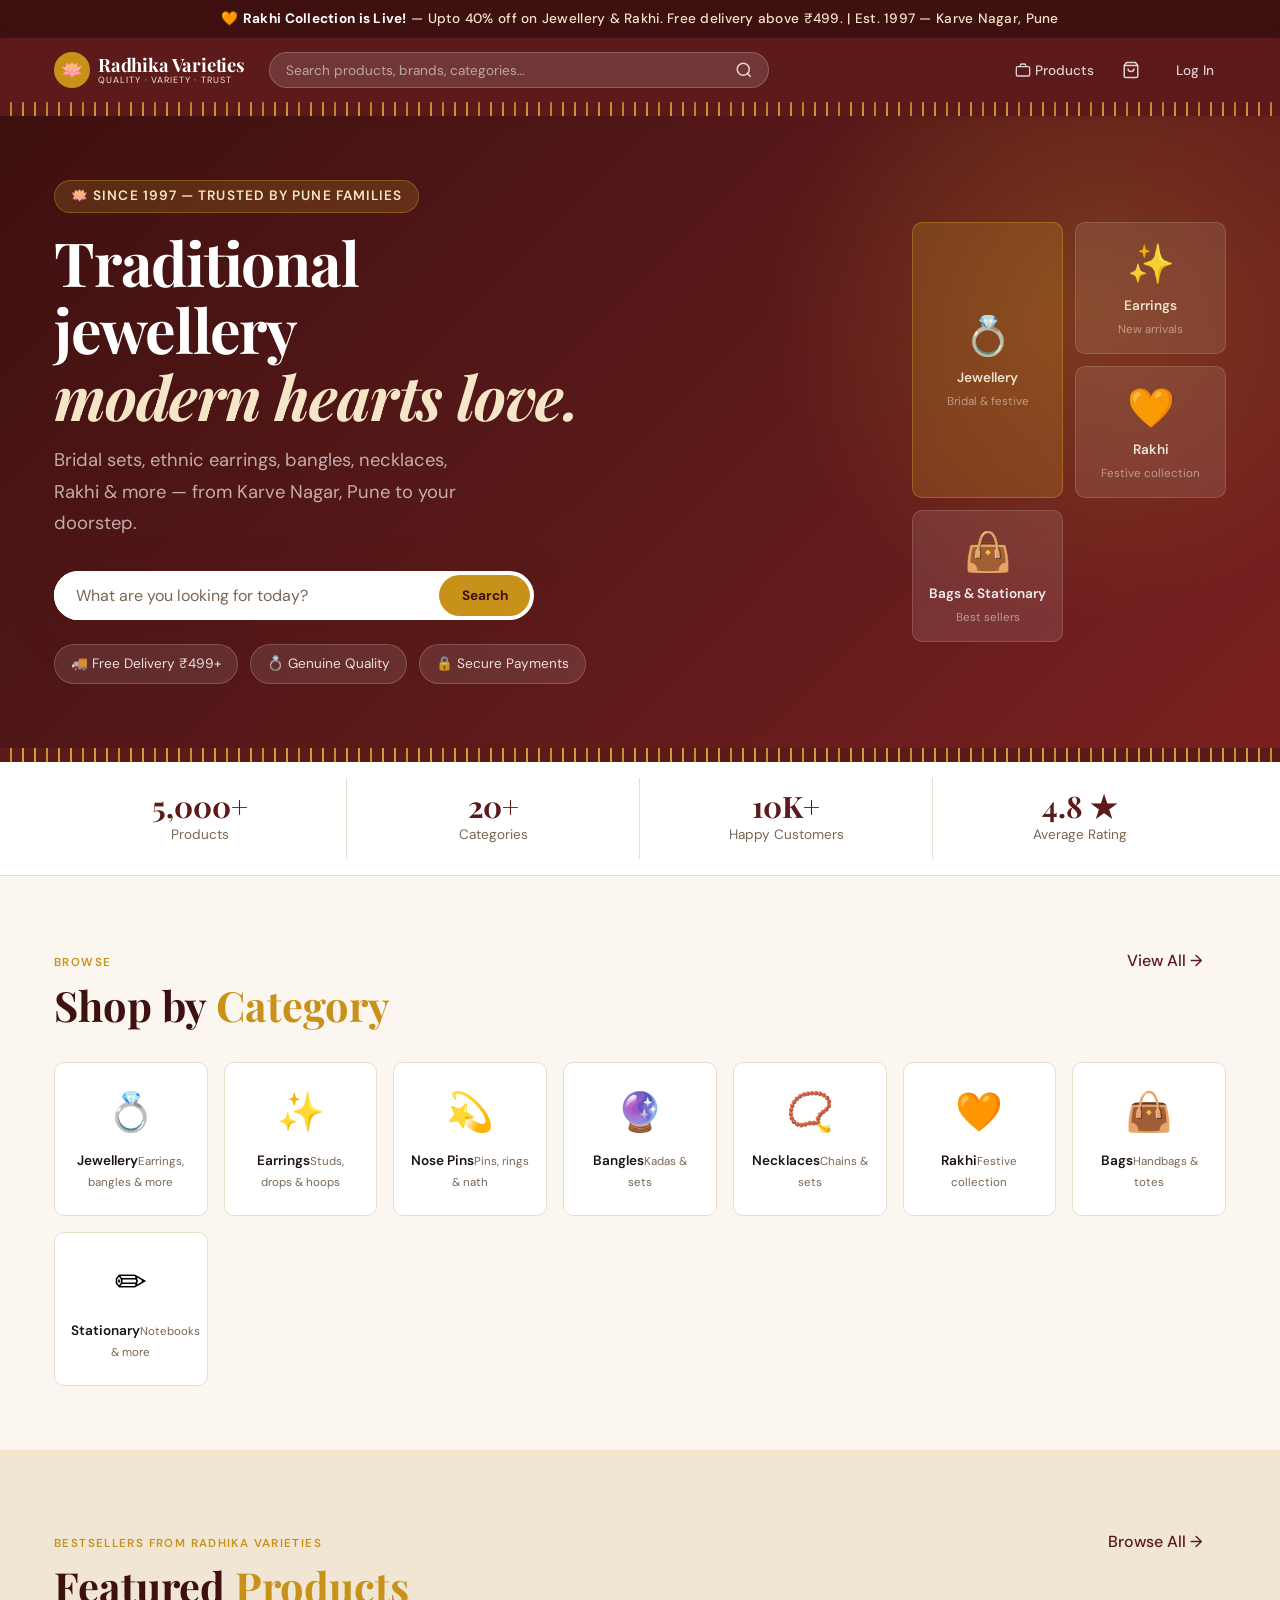
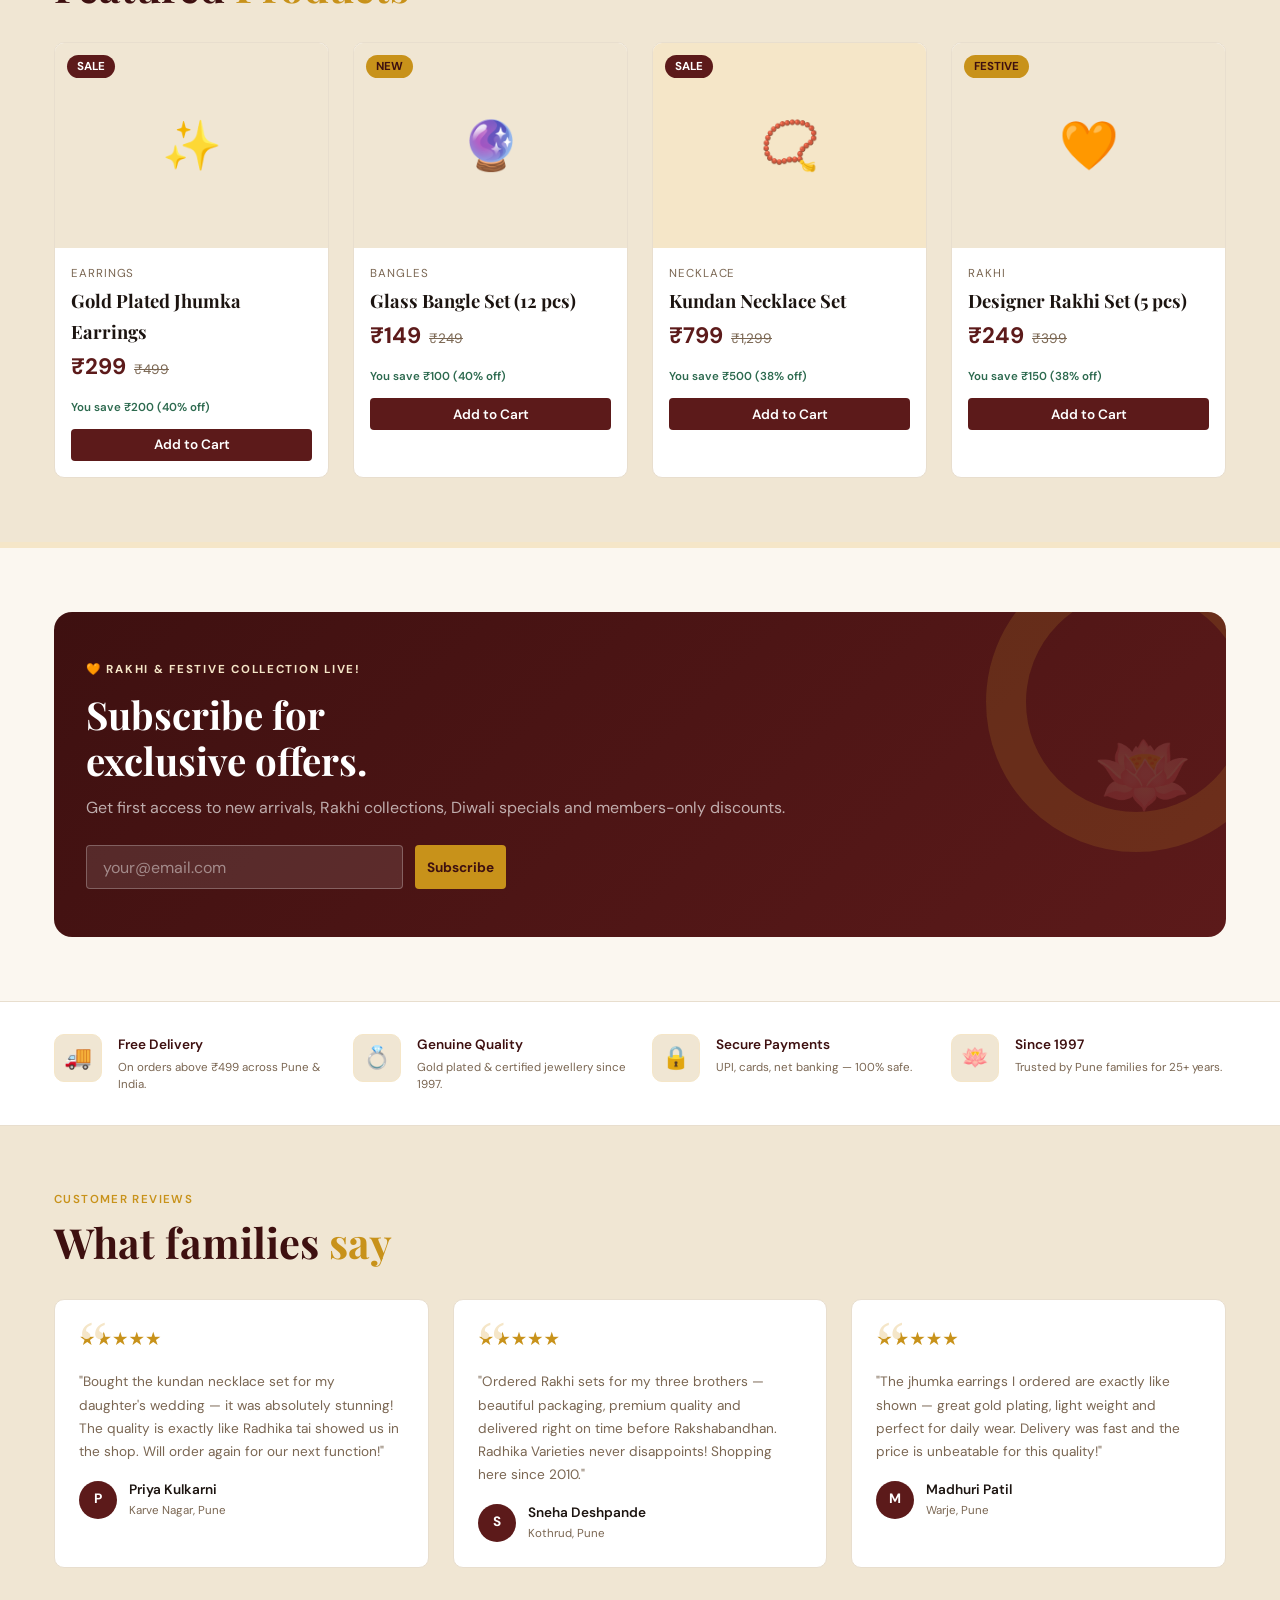
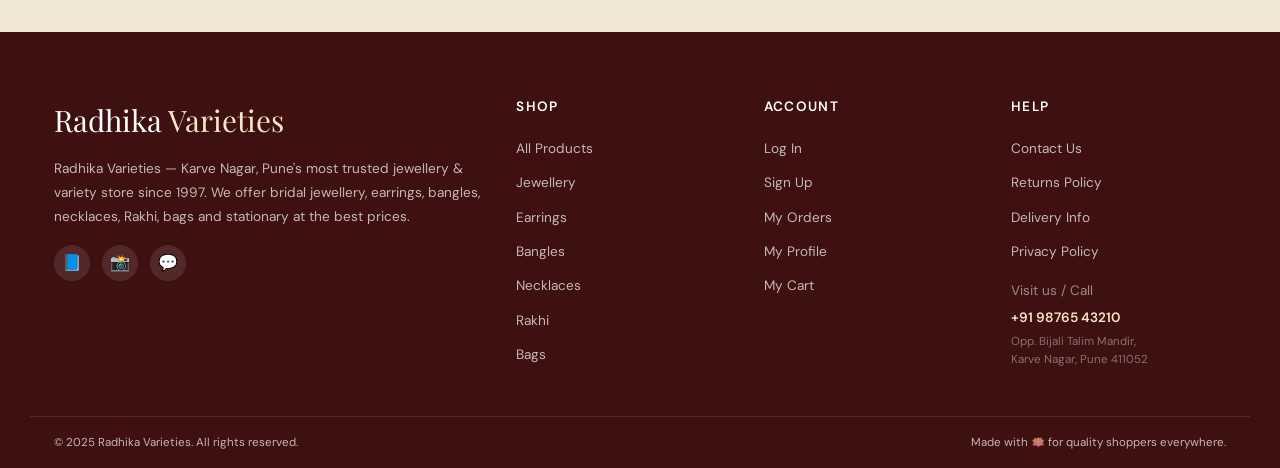
==== index.html @ 55bda45d "Update index.html" ====
<!DOCTYPE html>
<html lang="en">
<head>
  <meta charset="UTF-8">
  <meta name="viewport" content="width=device-width, initial-scale=1.0">
  <meta name="description" content="Radhika Varieties — Quality you can trust, varieties you will love. Shop groceries, clothing, electronics, kitchenware and more.">
  <meta name="keywords" content="Radhika Varieties, online shopping, groceries, clothing, electronics, kitchenware, India">
  <meta name="author" content="Radhika Varieties">
  <meta property="og:title" content="Radhika Varieties — Quality You Can Trust">
  <meta property="og:description" content="Shop thousands of products across every category.">
  <meta property="og:type" content="website">
  <meta name="theme-color" content="#5C1A1A">
  <link rel="icon" href="data:image/svg+xml,<svg xmlns='http://www.w3.org/2000/svg' viewBox='0 0 100 100'><text y='.9em' font-size='90'>&#x1F6CD;</text></svg>">
  <title>Radhika Varieties — Quality You Can Trust</title>
  <link rel="preconnect" href="https://fonts.googleapis.com">
  <link rel="preconnect" href="https://fonts.gstatic.com" crossorigin>
  <link href="https://fonts.googleapis.com/css2?family=DM+Sans:wght@300;400;500;600&family=Playfair+Display:ital,wght@0,600;0,700;1,600&display=swap" rel="stylesheet">
  <style>
    /* ── TOKENS ─────────────────────────────────────────────── */
    :root{
      --c1:#5C1A1A;--c1d:#3E1010;--c1m:#7B2020;
      --g:#C8921A;--gl:#D4A828;--gp:#F5E6C8;
      --iv:#FBF7F0;--sf:#F0E6D3;
      --tx:#1C1410;--tm:#7A6652;
      --su:#FFFFFF;--br:#E8DECE;
      --ok:#2D6A4F;--er:#C0392B;--wn:#C87F00;
      --fd:'Playfair Display',Georgia,serif;
      --fb:'DM Sans',system-ui,sans-serif;
      --xs:.72rem;--sm:.85rem;--md:1rem;--lg:1.15rem;
      --xl:1.4rem;--x2:1.85rem;--x3:2.6rem;--x4:3.8rem;
      --s1:.25rem;--s2:.5rem;--s3:.75rem;--s4:1rem;
      --s6:1.5rem;--s8:2rem;--s10:2.5rem;--s12:3rem;--s16:4rem;
      --rm:4px;--rmd:10px;--rl:18px;--rf:999px;
      --sha:0 1px 4px rgba(92,26,26,.08);
      --shb:0 4px 20px rgba(92,26,26,.12);
      --shc:0 12px 48px rgba(92,26,26,.18);
      --ease:200ms ease;--nh:64px;--mw:1220px;
    }
    *,*::before,*::after{box-sizing:border-box;margin:0;padding:0;}
    html{scroll-behavior:smooth;}
    body{font-family:var(--fb);color:var(--tx);background:var(--iv);line-height:1.65;-webkit-font-smoothing:antialiased;}
    a{color:inherit;text-decoration:none;}
    ul{list-style:none;}
    img{display:block;max-width:100%;}
    button,input,select,textarea{font-family:inherit;font-size:inherit;}
    button{cursor:pointer;border:none;background:none;}

    /* ── UTILITY ─────────────────────────────────────────────── */
    .w{max-width:var(--mw);margin-inline:auto;padding-inline:var(--s6);}
    .hidden{display:none!important;}
    .sr{position:absolute;width:1px;height:1px;overflow:hidden;clip:rect(0 0 0 0);}

    /* ── SARI BORDER (signature motif — pure CSS) ────────────── */
    .sari{width:100%;height:14px;
      background:
        repeating-linear-gradient(90deg,transparent 0,transparent 10px,rgba(212,168,40,.85) 10px,rgba(212,168,40,.85) 12px),
        repeating-linear-gradient(90deg,transparent 0,transparent 22px,rgba(255,255,255,.4) 22px,rgba(255,255,255,.4) 24px,transparent 24px,transparent 34px,rgba(255,255,255,.4) 34px,rgba(255,255,255,.4) 36px);
      background-color:var(--c1);}
    .sari-sm{height:6px;background:repeating-linear-gradient(90deg,transparent 0,transparent 8px,var(--gp) 8px,var(--gp) 10px);background-color:var(--gp);}

    /* ── BUTTONS ─────────────────────────────────────────────── */
    .btn{display:inline-flex;align-items:center;gap:var(--s2);padding:.65em 1.5em;font-size:var(--md);font-weight:500;border-radius:var(--rm);transition:background var(--ease),transform var(--ease),box-shadow var(--ease),color var(--ease);white-space:nowrap;}
    .btn:active{transform:scale(.97);}
    .bp{background:var(--c1);color:#fff;font-weight:600;}
    .bp:hover{background:var(--c1d);}
    .bg{background:var(--g);color:var(--c1d);font-weight:700;}
    .bg:hover{background:var(--gl);}
    .bo{background:transparent;border:2px solid var(--c1);color:var(--c1);}
    .bo:hover{background:var(--c1);color:#fff;}
    .bgh{background:transparent;color:var(--c1);}
    .bgh:hover{background:var(--sf);}
    .bd{background:var(--er);color:#fff;}
    .bd:hover{background:#a93226;}
    .bsm{padding:.4em .9em;font-size:var(--sm);}
    .blg{padding:.85em 2.2em;font-size:var(--lg);font-weight:600;}
    .bfl{width:100%;justify-content:center;}
    button:disabled,.btn:disabled{opacity:.5;cursor:not-allowed;pointer-events:none;}

    /* ── FORMS ───────────────────────────────────────────────── */
    .fg{display:flex;flex-direction:column;gap:var(--s2);margin-bottom:var(--s4);}
    .fl{font-size:var(--sm);font-weight:500;}
    .fi,.fs,.ft{width:100%;padding:.65rem 1rem;border:1.5px solid var(--br);border-radius:var(--rm);background:var(--su);color:var(--tx);outline:none;transition:border-color var(--ease),box-shadow var(--ease);}
    .fi:focus,.fs:focus,.ft:focus{border-color:var(--g);box-shadow:0 0 0 3px rgba(200,146,26,.18);}
    .ft{resize:vertical;min-height:90px;}
    .f2{display:grid;grid-template-columns:1fr 1fr;gap:var(--s4);}

    /* ── BADGE ───────────────────────────────────────────────── */
    .badge{display:inline-block;padding:2px 10px;border-radius:var(--rf);font-size:var(--xs);font-weight:600;}
    .b-ok{background:#dcfce7;color:var(--ok);}
    .b-er{background:#fee2e2;color:var(--er);}
    .b-wn{background:#fef9c3;color:var(--wn);}
    .b-in{background:#dbeafe;color:#2563eb;}

    /* ── ANNOUNCEMENT ────────────────────────────────────────── */
    .ann{background:var(--c1d);color:var(--gp);text-align:center;font-size:var(--sm);padding:var(--s2) var(--s4);font-weight:500;letter-spacing:.02em;}
    .ann strong{color:#fff;}

    /* ── NAVBAR ──────────────────────────────────────────────── */
    .nav{position:sticky;top:0;z-index:100;height:var(--nh);background:var(--c1);box-shadow:0 2px 16px rgba(92,26,26,.35);}
    .ni{max-width:var(--mw);margin:auto;padding:0 var(--s6);height:100%;display:flex;align-items:center;gap:var(--s6);}
    .nbrand{display:flex;align-items:center;gap:var(--s2);flex-shrink:0;cursor:pointer;}
    .nbicon{width:36px;height:36px;background:var(--g);border-radius:50%;display:flex;align-items:center;justify-content:center;font-size:1.1rem;flex-shrink:0;}
    .nbtxt{display:flex;flex-direction:column;line-height:1.1;}
    .nbname{font-family:var(--fd);font-size:var(--lg);font-weight:700;color:#fff;letter-spacing:-.01em;}
    .nbtag{font-size:9px;color:var(--gp);letter-spacing:.12em;text-transform:uppercase;}
    .nsearch{flex:1;max-width:500px;display:flex;background:rgba(255,255,255,.13);border:1.5px solid rgba(255,255,255,.2);border-radius:var(--rf);overflow:hidden;transition:background var(--ease),border-color var(--ease);}
    .nsearch:focus-within{background:rgba(255,255,255,.22);border-color:var(--gp);}
    .nsearch input{flex:1;padding:.5rem 1rem;background:transparent;border:none;outline:none;color:#fff;font-size:var(--sm);}
    .nsearch input::placeholder{color:rgba(255,255,255,.55);}
    .nsbtn{padding:.5rem .9rem;color:rgba(255,255,255,.8);display:flex;align-items:center;transition:color var(--ease);}
    .nsbtn:hover{color:var(--gp);}
    .nlinks{display:flex;align-items:center;gap:var(--s1);margin-left:auto;flex-shrink:0;}
    .nlink{color:rgba(255,255,255,.8);font-size:var(--sm);font-weight:500;padding:var(--s2) var(--s3);border-radius:var(--rm);transition:color var(--ease),background var(--ease);display:flex;align-items:center;gap:var(--s1);}
    .nlink:hover{color:#fff;background:rgba(255,255,255,.1);}
    .cbadge{background:var(--g);color:var(--c1d);font-size:10px;font-weight:700;min-width:18px;height:18px;border-radius:var(--rf);display:inline-flex;align-items:center;justify-content:center;padding:0 4px;}
    .nudrop{position:relative;}
    .nubtn{display:flex;align-items:center;gap:var(--s2);color:rgba(255,255,255,.85);font-size:var(--sm);padding:var(--s2) var(--s3);border-radius:var(--rm);font-weight:500;transition:background var(--ease);}
    .nubtn:hover{background:rgba(255,255,255,.1);}
    .ndrop{position:absolute;top:calc(100% + 8px);right:0;background:var(--su);border:1px solid var(--br);border-radius:var(--rmd);box-shadow:var(--shc);min-width:190px;overflow:hidden;display:none;}
    .ndrop.open{display:block;}
    .ndrop button{display:block;width:100%;text-align:left;padding:var(--s3) var(--s4);color:var(--tx);font-size:var(--sm);transition:background var(--ease);}
    .ndrop button:hover{background:var(--sf);}
    .ndrop hr{border:none;border-top:1px solid var(--br);}
    .nham{display:none;flex-direction:column;gap:5px;padding:var(--s2);margin-left:auto;}
    .nham span{display:block;width:22px;height:2px;background:#fff;border-radius:2px;transition:transform var(--ease),opacity var(--ease);}
    .nav.open .nham span:nth-child(1){transform:rotate(45deg) translate(5px,5px);}
    .nav.open .nham span:nth-child(2){opacity:0;}
    .nav.open .nham span:nth-child(3){transform:rotate(-45deg) translate(5px,-5px);}

    /* ── PAGE CONTAINER ──────────────────────────────────────── */
    .page{display:none;min-height:60vh;}
    .page.active{display:block;}

    /* ── LOADER ──────────────────────────────────────────────── */
    #ldr{position:fixed;inset:0;background:var(--c1d);z-index:9998;display:flex;align-items:center;justify-content:center;flex-direction:column;gap:var(--s4);transition:opacity .4s,visibility .4s;}
    #ldr.done{opacity:0;visibility:hidden;}
    .lbrand{font-family:var(--fd);font-size:var(--x2);color:#fff;font-weight:700;}
    .lbrand span{color:var(--gp);}
    .lring{width:40px;height:40px;border:3px solid rgba(255,255,255,.2);border-top:3px solid var(--gp);border-radius:50%;animation:spin .7s linear infinite;}
    @keyframes spin{to{transform:rotate(360deg)}}

    /* ── TOAST ───────────────────────────────────────────────── */
    #tw{position:fixed;bottom:var(--s6);right:var(--s6);z-index:9999;display:flex;flex-direction:column;gap:var(--s2);}
    .toast{padding:var(--s3) var(--s6);border-radius:var(--rm);font-size:var(--sm);font-weight:500;background:var(--c1d);color:#fff;box-shadow:var(--shb);animation:tIn .3s ease;max-width:300px;}
    .tok{background:var(--ok);}.ter{background:var(--er);}
    .tout{animation:tOut .35s ease forwards;}
    @keyframes tIn{from{opacity:0;transform:translateY(10px)}to{opacity:1;transform:none}}
    @keyframes tOut{to{opacity:0;transform:translateY(10px)}}

    /* ── SECTION ─────────────────────────────────────────────── */
    .sec{padding:var(--s16) 0;}.sec-alt{background:var(--sf);}
    .sh{display:flex;align-items:baseline;justify-content:space-between;margin-bottom:var(--s8);gap:var(--s4);flex-wrap:wrap;}
    .stitle{font-family:var(--fd);font-size:var(--x3);color:var(--c1d);line-height:1.2;}
    .stitle span{color:var(--g);}
    .seye{font-size:var(--xs);font-weight:600;letter-spacing:.12em;text-transform:uppercase;color:var(--g);margin-bottom:var(--s2);display:block;}

    /* ── EMPTY STATE ─────────────────────────────────────────── */
    .empty{text-align:center;padding:var(--s16) var(--s8);}
    .eico{font-size:3.5rem;margin-bottom:var(--s4);opacity:.4;}
    .ettl{font-family:var(--fd);font-size:var(--x2);margin-bottom:var(--s2);}
    .esub{color:var(--tm);margin-bottom:var(--s6);}

    /* ══ HOME ════════════════════════════════════════════════════ */
    .hero{background:linear-gradient(135deg,var(--c1d) 0%,var(--c1) 55%,var(--c1m) 100%);padding:var(--s16) 0 calc(var(--s16) + 14px);position:relative;overflow:hidden;}
    .hero::before{content:"";position:absolute;top:-20%;right:-10%;width:640px;height:640px;background:radial-gradient(circle,rgba(212,168,40,.22) 0%,transparent 70%);pointer-events:none;}
    .hrow{max-width:var(--mw);margin:auto;padding:0 var(--s6);display:grid;grid-template-columns:1fr 1fr;gap:var(--s16);align-items:center;}
    .heye{display:inline-flex;align-items:center;gap:var(--s2);background:rgba(212,168,40,.18);border:1px solid rgba(212,168,40,.35);color:var(--gp);font-size:var(--sm);font-weight:600;letter-spacing:.08em;text-transform:uppercase;padding:var(--s1) var(--s4);border-radius:var(--rf);margin-bottom:var(--s4);}
    .htitle{font-family:var(--fd);font-size:clamp(2.2rem,5vw,var(--x4));line-height:1.1;color:#fff;margin-bottom:var(--s4);letter-spacing:-.02em;}
    .htitle em{font-style:italic;color:var(--gp);display:block;}
    .hsub{font-size:var(--lg);color:rgba(255,255,255,.65);line-height:1.7;margin-bottom:var(--s8);max-width:440px;}
    .hsearch{display:flex;background:#fff;border-radius:var(--rf);overflow:hidden;box-shadow:var(--shc);margin-bottom:var(--s6);max-width:480px;}
    .hsearch input{flex:1;padding:.85rem 1.4rem;border:none;outline:none;font-size:var(--md);color:var(--tx);}
    .hsearch input::placeholder{color:var(--tm);}
    .hsearch button{padding:.6rem 1.4rem;background:var(--g);color:var(--c1d);font-weight:700;font-size:var(--sm);border-radius:var(--rf);margin:4px;transition:background var(--ease);}
    .hsearch button:hover{background:var(--gl);}
    .hpills{display:flex;gap:var(--s3);flex-wrap:wrap;}
    .hpill{display:flex;align-items:center;gap:var(--s2);background:rgba(255,255,255,.1);border:1px solid rgba(255,255,255,.18);color:rgba(255,255,255,.85);font-size:var(--sm);padding:var(--s2) var(--s4);border-radius:var(--rf);}
    .hvis{display:grid;grid-template-columns:1fr 1fr;grid-template-rows:1fr 1fr;gap:var(--s3);aspect-ratio:1;max-width:420px;margin-left:auto;}
    .hcard{border-radius:var(--rmd);background:rgba(255,255,255,.1);border:1px solid rgba(255,255,255,.15);display:flex;flex-direction:column;align-items:center;justify-content:center;gap:var(--s2);padding:var(--s4);transition:background var(--ease),transform var(--ease);}
    .hcard:hover{background:rgba(255,255,255,.17);transform:translateY(-3px);}
    .hcard:first-child{grid-row:span 2;background:rgba(212,168,40,.2);border-color:rgba(212,168,40,.35);}
    .hci{font-size:2.4rem;}.hcl{font-size:var(--sm);font-weight:600;color:rgba(255,255,255,.9);text-align:center;}.hcs{font-size:var(--xs);color:rgba(255,255,255,.5);}
    .hbot{position:absolute;bottom:0;left:0;right:0;}

    /* Stats */
    .sbar{background:var(--su);border-bottom:1px solid var(--br);padding:var(--s4) 0;}
    .sbi{max-width:var(--mw);margin:auto;padding:0 var(--s6);display:grid;grid-template-columns:repeat(4,1fr);text-align:center;}
    .st{padding:var(--s3);border-right:1px solid var(--br);}
    .st:last-child{border-right:none;}
    .stn{font-family:var(--fd);font-size:var(--x2);font-weight:700;color:var(--c1);line-height:1.1;}
    .stl{font-size:var(--sm);color:var(--tm);margin-top:2px;}

    /* Cat grid */
    .cgrid{display:grid;grid-template-columns:repeat(auto-fill,minmax(140px,1fr));gap:var(--s4);}
    .ccard{background:var(--su);border:1.5px solid var(--br);border-radius:var(--rmd);padding:var(--s6) var(--s4);text-align:center;cursor:pointer;transition:border-color var(--ease),box-shadow var(--ease),transform var(--ease);position:relative;overflow:hidden;width:100%;}
    .ccard::after{content:"";position:absolute;bottom:0;left:0;right:0;height:3px;background:var(--g);transform:scaleX(0);transition:transform var(--ease);}
    .ccard:hover{border-color:var(--g);box-shadow:var(--shb);transform:translateY(-4px);}
    .ccard:hover::after{transform:scaleX(1);}
    .cci{font-size:2.4rem;margin-bottom:var(--s3);display:block;}
    .ccn{font-size:var(--sm);font-weight:600;color:var(--tx);}
    .ccs{font-size:var(--xs);color:var(--tm);margin-top:2px;}

    /* Deal banner */
    .deal{background:linear-gradient(135deg,var(--c1d) 0%,var(--c1) 100%);border-radius:var(--rl);padding:var(--s12) var(--s8);display:grid;grid-template-columns:1fr auto;align-items:center;gap:var(--s8);position:relative;overflow:hidden;}
    .deal::before{content:"";position:absolute;right:-60px;top:-60px;width:300px;height:300px;border:40px solid rgba(212,168,40,.15);border-radius:50%;pointer-events:none;}
    .deye{font-size:var(--xs);font-weight:700;color:var(--gp);letter-spacing:.15em;text-transform:uppercase;margin-bottom:var(--s3);}
    .dtitle{font-family:var(--fd);font-size:clamp(1.6rem,3vw,var(--x3));color:#fff;line-height:1.2;margin-bottom:var(--s3);}
    .dsub{color:rgba(255,255,255,.65);margin-bottom:var(--s6);}
    .dinp{display:flex;gap:var(--s3);max-width:420px;}
    .dinp input{flex:1;padding:.65rem 1rem;border:1.5px solid rgba(255,255,255,.25);border-radius:var(--rm);background:rgba(255,255,255,.1);color:#fff;outline:none;}
    .dinp input::placeholder{color:rgba(255,255,255,.45);}
    .dinp input:focus{border-color:var(--gp);}
    .ddeco{font-size:5rem;opacity:.15;}

    /* Trust */
    .tbar{background:var(--su);border-top:1px solid var(--br);border-bottom:1px solid var(--br);padding:var(--s8) 0;}
    .tgrid{max-width:var(--mw);margin:auto;padding:0 var(--s6);display:grid;grid-template-columns:repeat(auto-fit,minmax(180px,1fr));gap:var(--s6);}
    .ti{display:flex;align-items:flex-start;gap:var(--s4);}
    .tico{width:48px;height:48px;background:var(--sf);border:1.5px solid var(--gp);border-radius:var(--rmd);display:flex;align-items:center;justify-content:center;font-size:1.4rem;flex-shrink:0;}
    .tit{font-size:var(--sm);font-weight:600;color:var(--c1d);margin-bottom:2px;}
    .tis{font-size:var(--xs);color:var(--tm);line-height:1.5;}

    /* Testimonials */
    .testgrid{display:grid;grid-template-columns:repeat(auto-fit,minmax(280px,1fr));gap:var(--s6);}
    .tc{background:var(--su);border:1px solid var(--br);border-radius:var(--rmd);padding:var(--s6);position:relative;}
    .tc::before{content:"\201C";position:absolute;top:var(--s3);left:var(--s6);font-family:Georgia,serif;font-size:4rem;color:var(--gp);line-height:1;}
    .tcs{color:var(--g);font-size:var(--lg);margin-bottom:var(--s4);}
    .tct{color:var(--tm);font-size:var(--sm);line-height:1.7;margin-bottom:var(--s4);}
    .tca{display:flex;align-items:center;gap:var(--s3);}
    .tcav{width:38px;height:38px;border-radius:50%;background:var(--c1);color:#fff;display:flex;align-items:center;justify-content:center;font-weight:700;font-size:var(--sm);flex-shrink:0;}
    .tcn{font-size:var(--sm);font-weight:600;color:var(--tx);}
    .tcl{font-size:var(--xs);color:var(--tm);}

    /* ══ PRODUCT CARD (shared) ════════════════════════════════ */
    .pgrid{display:grid;grid-template-columns:repeat(auto-fill,minmax(220px,1fr));gap:var(--s6);}
    .pc{background:var(--su);border:1px solid var(--br);border-radius:var(--rmd);overflow:hidden;transition:box-shadow var(--ease),transform var(--ease);}
    .pc:hover{box-shadow:var(--shb);transform:translateY(-4px);}
    .piw{position:relative;aspect-ratio:4/3;overflow:hidden;background:var(--sf);display:flex;align-items:center;justify-content:center;font-size:3rem;}
    .piw img{position:absolute;inset:0;width:100%;height:100%;object-fit:cover;transition:transform .4s;}
    .pc:hover .piw img{transform:scale(1.07);}
    .pbadge{position:absolute;top:var(--s3);left:var(--s3);font-size:var(--xs);font-weight:700;padding:2px 10px;border-radius:var(--rf);text-transform:uppercase;z-index:1;}
    .pbsale{background:var(--c1);color:#fff;}
    .pbnew{background:var(--g);color:var(--c1d);}
    .pwish{position:absolute;top:var(--s3);right:var(--s3);width:34px;height:34px;border-radius:50%;background:rgba(255,255,255,.9);display:flex;align-items:center;justify-content:center;font-size:1rem;transition:background var(--ease),transform var(--ease);opacity:0;z-index:1;}
    .pc:hover .pwish{opacity:1;}
    .pwish:hover{background:#fff;transform:scale(1.1);}
    .pwish.active{opacity:1;color:var(--c1);}
    .pb{padding:var(--s4);}
    .pcat{font-size:var(--xs);color:var(--tm);text-transform:uppercase;letter-spacing:.08em;margin-bottom:4px;}
    .pname{font-family:var(--fd);font-size:var(--lg);color:var(--tx);line-height:1.3;margin-bottom:var(--s3);background-image:linear-gradient(var(--c1),var(--c1));background-size:0% 1.5px;background-repeat:no-repeat;background-position:0 100%;transition:background-size .3s;display:inline;cursor:pointer;}
    .pc:hover .pname{background-size:100% 1.5px;}
    .ppricing{display:flex;align-items:baseline;gap:var(--s2);margin-bottom:var(--s3);}
    .pprice{font-size:var(--xl);font-weight:700;color:var(--c1);}
    .pori{font-size:var(--sm);color:var(--tm);text-decoration:line-through;}
    .psave{font-size:var(--xs);font-weight:600;color:var(--ok);margin-bottom:var(--s3);}
    .pcta{width:100%;justify-content:center;font-size:var(--sm);padding:.55em 1em;}

    /* ══ PRODUCTS PAGE ═══════════════════════════════════════ */
    .prlay{display:grid;grid-template-columns:240px 1fr;gap:var(--s8);padding:var(--s8) 0 var(--s16);}
    .sdbr{position:sticky;top:calc(var(--nh) + var(--s4));align-self:start;}
    .fcard{background:var(--su);border:1px solid var(--br);border-radius:var(--rmd);padding:var(--s6);margin-bottom:var(--s4);}
    .fcard h4{font-size:var(--sm);font-weight:600;text-transform:uppercase;letter-spacing:.08em;color:var(--tm);margin-bottom:var(--s4);}
    .fopt{display:flex;align-items:center;gap:var(--s3);padding:var(--s2) 0;cursor:pointer;font-size:var(--sm);}
    .fopt input{accent-color:var(--g);width:16px;height:16px;cursor:pointer;}
    .prow{display:flex;gap:var(--s3);align-items:center;}
    .prow input{flex:1;}
    .ptbar{display:flex;align-items:center;justify-content:space-between;margin-bottom:var(--s6);flex-wrap:wrap;gap:var(--s4);}
    .ptbar h1{font-family:var(--fd);font-size:var(--x2);color:var(--c1d);}
    .ptbar select{padding:var(--s2) var(--s4);border:1.5px solid var(--br);border-radius:var(--rm);font-size:var(--sm);background:var(--su);outline:none;cursor:pointer;}
    .rct{font-size:var(--sm);color:var(--tm);}
    .pgn{display:flex;gap:var(--s2);justify-content:center;margin-top:var(--s12);flex-wrap:wrap;}
    .pgbtn{padding:var(--s2) var(--s4);border:1.5px solid var(--br);border-radius:var(--rm);font-size:var(--sm);background:var(--su);cursor:pointer;transition:all var(--ease);}
    .pgbtn:hover,.pgbtn.on{background:var(--c1);border-color:var(--c1);color:#fff;}

    /* ══ PRODUCT DETAIL ══════════════════════════════════════ */
    .dlay{display:grid;grid-template-columns:1fr 1fr;gap:var(--s12);padding:var(--s12) 0 var(--s16);align-items:start;}
    .gmain{width:100%;border-radius:var(--rl);overflow:hidden;background:var(--su);border:1px solid var(--br);display:flex;align-items:center;justify-content:center;font-size:5rem;min-height:340px;max-height:520px;position:relative;}
    .gmain img{width:100%;height:100%;object-fit:contain;max-height:520px;cursor:zoom-in;background:var(--su);}
    .gthumbs{display:flex;gap:var(--s2);margin-top:var(--s3);flex-wrap:wrap;}
    .gthumb{width:72px;height:72px;border-radius:var(--rm);overflow:hidden;border:2px solid transparent;cursor:pointer;transition:border-color var(--ease),opacity var(--ease);display:flex;align-items:center;justify-content:center;font-size:1.5rem;background:var(--sf);flex-shrink:0;}
    .gthumb img{width:100%;height:100%;object-fit:cover;}
    .gthumb.on{border-color:var(--g);}
    .gthumb:hover{opacity:.8;}
    /* Lightbox */
    #lightbox{display:none;position:fixed;inset:0;background:rgba(0,0,0,.92);z-index:9000;align-items:center;justify-content:center;cursor:zoom-out;}
    #lightbox.open{display:flex;}
    #lightbox img{max-width:92vw;max-height:92vh;object-fit:contain;border-radius:var(--rmd);box-shadow:0 8px 48px rgba(0,0,0,.6);}
    #lightbox-close{position:absolute;top:var(--s6);right:var(--s6);color:#fff;font-size:2rem;background:rgba(255,255,255,.15);border:none;border-radius:50%;width:44px;height:44px;cursor:pointer;display:flex;align-items:center;justify-content:center;transition:background var(--ease);}
    #lightbox-close:hover{background:rgba(255,255,255,.3);}
    #lightbox-prev,#lightbox-next{position:absolute;top:50%;transform:translateY(-50%);color:#fff;font-size:2rem;background:rgba(255,255,255,.15);border:none;border-radius:50%;width:48px;height:48px;cursor:pointer;display:flex;align-items:center;justify-content:center;transition:background var(--ease);}
    #lightbox-prev{left:var(--s6);}#lightbox-next{right:var(--s6);}
    #lightbox-prev:hover,#lightbox-next:hover{background:rgba(255,255,255,.3);}
    .dcat{font-size:var(--sm);color:var(--tm);text-transform:uppercase;letter-spacing:.08em;margin-bottom:var(--s2);}
    .dname{font-family:var(--fd);font-size:var(--x3);color:var(--c1d);margin-bottom:var(--s4);line-height:1.2;}
    .drat{display:flex;align-items:center;gap:var(--s3);margin-bottom:var(--s4);}
    .star{color:var(--br);font-size:var(--lg);}
    .star.on{color:var(--g);}
    .dprice{font-size:var(--x3);font-weight:700;color:var(--c1);}
    .dori{font-size:var(--lg);color:var(--tm);text-decoration:line-through;margin-left:var(--s2);}
    .ddisc{display:inline-block;background:#dcfce7;color:var(--ok);font-size:var(--sm);font-weight:600;padding:2px 8px;border-radius:var(--rf);margin-left:var(--s2);}
    .ddesc{color:var(--tm);line-height:1.75;margin-bottom:var(--s6);}
    .qrow{display:flex;align-items:center;gap:var(--s4);margin-bottom:var(--s6);}
    .qctrl{display:flex;align-items:center;border:1.5px solid var(--br);border-radius:var(--rm);overflow:hidden;}
    .qctrl button{width:36px;height:36px;font-size:var(--lg);font-weight:600;transition:background var(--ease);}
    .qctrl button:hover{background:var(--sf);}
    .qctrl span{padding:0 var(--s4);font-weight:600;min-width:40px;text-align:center;}
    .arow{display:flex;gap:var(--s3);flex-wrap:wrap;margin-bottom:var(--s4);}
    .sok{color:var(--ok);font-size:var(--sm);}
    .slow{color:var(--wn);font-size:var(--sm);}
    .sout{color:var(--er);font-size:var(--sm);}
    .rcard{background:var(--su);border:1px solid var(--br);border-radius:var(--rmd);padding:var(--s4) var(--s6);margin-bottom:var(--s4);}
    .rhead{display:flex;justify-content:space-between;margin-bottom:var(--s2);}

    /* ══ CART ════════════════════════════════════════════════ */
    .cartlay{display:grid;grid-template-columns:1fr 340px;gap:var(--s8);align-items:start;padding:var(--s12) 0 var(--s16);}
    .ci{display:grid;grid-template-columns:88px 1fr auto;gap:var(--s4);align-items:center;background:var(--su);border:1px solid var(--br);border-radius:var(--rmd);padding:var(--s4);margin-bottom:var(--s4);}
    .cimg{width:88px;height:88px;border-radius:var(--rm);background:var(--sf);display:flex;align-items:center;justify-content:center;font-size:2rem;overflow:hidden;flex-shrink:0;}
    .cimg img{width:100%;height:100%;object-fit:cover;}
    .cin{font-family:var(--fd);font-size:var(--lg);color:var(--c1d);margin-bottom:var(--s1);cursor:pointer;}
    .cip{font-size:var(--sm);color:var(--tm);margin-bottom:var(--s3);}
    .cictrls{display:flex;align-items:center;gap:var(--s3);}
    .qsm{display:flex;align-items:center;border:1.5px solid var(--br);border-radius:var(--rm);overflow:hidden;}
    .qsm button{width:30px;height:30px;font-size:var(--md);font-weight:600;transition:background var(--ease);}
    .qsm button:hover{background:var(--sf);}
    .qsm span{padding:0 var(--s3);font-weight:600;min-width:32px;text-align:center;font-size:var(--sm);}
    .csub{font-weight:700;font-size:var(--lg);color:var(--c1d);white-space:nowrap;}
    .rbtn{color:var(--er);font-size:var(--sm);margin-top:var(--s2);}
    .osum{background:var(--su);border:1px solid var(--br);border-radius:var(--rmd);padding:var(--s6);position:sticky;top:calc(var(--nh) + var(--s4));}
    .osum h3{font-family:var(--fd);font-size:var(--xl);margin-bottom:var(--s6);}
    .srow{display:flex;justify-content:space-between;margin-bottom:var(--s3);font-size:var(--sm);}
    .stot{font-size:var(--lg);font-weight:700;color:var(--c1d);border-top:1px solid var(--br);padding-top:var(--s3);margin-top:var(--s3);}
    .crow{display:flex;gap:var(--s2);margin-bottom:var(--s4);}
    .crow input{flex:1;}

    /* ══ CHECKOUT ════════════════════════════════════════════ */
    .colay{display:grid;grid-template-columns:1fr 360px;gap:var(--s8);align-items:start;padding:var(--s12) 0 var(--s16);}
    .cocard{background:var(--su);border:1px solid var(--br);border-radius:var(--rmd);padding:var(--s6);margin-bottom:var(--s6);}
    .cocard h3{font-family:var(--fd);font-size:var(--xl);margin-bottom:var(--s4);}
    .popt{display:flex;align-items:center;gap:var(--s3);padding:var(--s3);border:1.5px solid var(--br);border-radius:var(--rm);cursor:pointer;margin-bottom:var(--s2);transition:border-color var(--ease);font-size:var(--sm);}
    .popt:has(input:checked){border-color:var(--g);background:#fffbf0;}
    .popt input{accent-color:var(--g);}
    .cosum{background:var(--su);border:1px solid var(--br);border-radius:var(--rmd);padding:var(--s6);position:sticky;top:calc(var(--nh) + var(--s4));}
    .cosum h3{font-family:var(--fd);margin-bottom:var(--s4);}
    .cor{display:flex;justify-content:space-between;font-size:var(--sm);margin-bottom:var(--s2);}
    .cotot{font-weight:700;font-size:var(--lg);border-top:1px solid var(--br);padding-top:var(--s2);margin-top:var(--s2);}

    /* ══ ORDERS ══════════════════════════════════════════════ */
    .ocard{background:var(--su);border:1px solid var(--br);border-radius:var(--rmd);padding:var(--s6);margin-bottom:var(--s4);}
    .och{display:flex;justify-content:space-between;align-items:center;flex-wrap:wrap;gap:var(--s3);margin-bottom:var(--s4);padding-bottom:var(--s4);border-bottom:1px solid var(--br);}
    .oid{font-family:var(--fd);font-size:var(--lg);color:var(--c1d);}
    .ometa{font-size:var(--sm);color:var(--tm);}
    .tl{display:flex;margin:var(--s4) 0;}
    .tls{flex:1;text-align:center;position:relative;}
    .tls::before{content:"";position:absolute;top:12px;left:-50%;right:50%;height:2px;background:var(--br);z-index:0;}
    .tls:first-child::before{display:none;}
    .tls.on::before{background:var(--g);}
    .tld{width:26px;height:26px;border-radius:50%;background:var(--br);border:2px solid #fff;margin:0 auto var(--s2);position:relative;z-index:1;}
    .tls.on .tld{background:var(--g);}
    .tll{font-size:10px;color:var(--tm);line-height:1.3;}
    .tls.on .tll{color:var(--tx);font-weight:600;}
    .oil{margin-bottom:var(--s4);}
    .oir{display:flex;justify-content:space-between;font-size:var(--sm);padding:var(--s2) 0;border-bottom:1px solid var(--br);}
    .oir:last-child{border:none;}
    .of{display:flex;justify-content:space-between;align-items:center;flex-wrap:wrap;gap:var(--s3);}
    .otot{font-weight:700;font-size:var(--lg);color:var(--c1d);}

    /* ══ AUTH ════════════════════════════════════════════════ */
    .awrap{min-height:70vh;display:flex;align-items:center;justify-content:center;padding:var(--s12) var(--s6);background:var(--sf);}
    .acard{background:var(--su);border-radius:var(--rl);padding:var(--s8);width:100%;max-width:440px;box-shadow:var(--shc);border:1px solid var(--br);}
    .abrand{text-align:center;margin-bottom:var(--s6);}
    .abname{font-family:var(--fd);font-size:var(--x2);color:var(--c1d);}
    .abname span{color:var(--g);}
    .acard h2{font-family:var(--fd);text-align:center;margin-bottom:var(--s2);color:var(--c1d);}
    .acard>p{text-align:center;color:var(--tm);margin-bottom:var(--s6);font-size:var(--sm);}
    .afoot{text-align:center;margin-top:var(--s6);font-size:var(--sm);color:var(--tm);}
    .afoot button{color:var(--g);font-weight:600;}

    /* ══ PROFILE ═════════════════════════════════════════════ */
    .proflay{display:grid;grid-template-columns:260px 1fr;gap:var(--s8);padding:var(--s12) 0 var(--s16);align-items:start;}
    .prosb{background:var(--su);border:1px solid var(--br);border-radius:var(--rmd);padding:var(--s6);position:sticky;top:calc(var(--nh) + var(--s4));text-align:center;}
    .proav{width:80px;height:80px;border-radius:50%;background:var(--c1);color:#fff;font-family:var(--fd);font-size:var(--x3);display:flex;align-items:center;justify-content:center;margin:0 auto var(--s4);}
    .prosb h3{font-family:var(--fd);font-size:var(--xl);color:var(--c1d);}
    .prosb>p{font-size:var(--sm);color:var(--tm);margin-top:var(--s1);}
    .pronav{margin-top:var(--s6);text-align:left;}
    .pronav button{display:flex;align-items:center;gap:var(--s3);padding:var(--s3);border-radius:var(--rm);font-size:var(--sm);font-weight:500;color:var(--tm);transition:background var(--ease),color var(--ease);width:100%;}
    .pronav button:hover,.pronav button.on{background:var(--sf);color:var(--c1d);}
    .procard{background:var(--su);border:1px solid var(--br);border-radius:var(--rmd);padding:var(--s6);margin-bottom:var(--s6);}
    .procard h3{font-family:var(--fd);font-size:var(--xl);margin-bottom:var(--s4);padding-bottom:var(--s4);border-bottom:1px solid var(--br);}

    /* ══ ADMIN ═══════════════════════════════════════════════ */
    .adwrap{display:flex;min-height:70vh;}
    .adsb{width:220px;flex-shrink:0;background:var(--c1d);}
    .adsi{padding:var(--s6) 0;position:sticky;top:var(--nh);}
    .adbrand{font-family:var(--fd);font-size:var(--xl);color:#fff;padding:0 var(--s6) var(--s6);border-bottom:1px solid rgba(255,255,255,.1);margin-bottom:var(--s4);}
    .adbrand span{color:var(--gp);}
    .adnl{display:flex;align-items:center;gap:var(--s3);padding:var(--s3) var(--s6);color:rgba(255,255,255,.7);font-size:var(--sm);font-weight:500;transition:background var(--ease),color var(--ease);width:100%;text-align:left;}
    .adnl:hover,.adnl.on{background:rgba(255,255,255,.08);color:#fff;}
    .adnl.on{border-left:3px solid var(--g);}
    .admain{flex:1;padding:var(--s8);overflow-x:hidden;}
    .admain h1{font-family:var(--fd);font-size:var(--x2);margin-bottom:var(--s6);}
    .adpanel{display:none;}
    .adpanel.on{display:block;}
    .sgrid{display:grid;grid-template-columns:repeat(auto-fill,minmax(200px,1fr));gap:var(--s4);margin-bottom:var(--s10);}
    .scard{background:var(--su);border:1px solid var(--br);border-radius:var(--rmd);padding:var(--s6);}
    .scard-lbl{font-size:var(--sm);color:var(--tm);margin-bottom:var(--s2);}
    .scard-val{font-family:var(--fd);font-size:var(--x3);color:var(--c1);font-weight:700;}
    .scard-acc{border-left:4px solid var(--g);}
    .dtbl{width:100%;border-collapse:collapse;background:var(--su);border-radius:var(--rmd);overflow:hidden;border:1px solid var(--br);}
    .dtbl th{background:var(--sf);padding:var(--s3) var(--s4);text-align:left;font-size:var(--sm);font-weight:600;color:var(--tm);border-bottom:1px solid var(--br);}
    .dtbl td{padding:var(--s3) var(--s4);font-size:var(--sm);border-bottom:1px solid var(--br);vertical-align:middle;}
    .dtbl tr:last-child td{border-bottom:none;}
    .dtbl tr:hover td{background:var(--sf);}
    .ph{display:flex;justify-content:space-between;align-items:center;margin-bottom:var(--s4);flex-wrap:wrap;gap:var(--s3);}
    .pthumbnail{width:44px;height:44px;border-radius:var(--rm);background:var(--sf);display:flex;align-items:center;justify-content:center;font-size:1.5rem;overflow:hidden;}
    .pthumbnail img{width:100%;height:100%;object-fit:cover;}

    /* Modal */
    .mback{display:none;position:fixed;inset:0;background:rgba(0,0,0,.45);z-index:200;align-items:center;justify-content:center;}
    .mback.open{display:flex;}
    .mbox{background:var(--su);border-radius:var(--rl);padding:var(--s8);width:100%;max-width:560px;max-height:90vh;overflow-y:auto;box-shadow:var(--shc);}
    .mbox h3{font-family:var(--fd);font-size:var(--xl);margin-bottom:var(--s6);}
    .mfoot{display:flex;gap:var(--s3);justify-content:flex-end;margin-top:var(--s6);}

    /* ══ FOOTER ══════════════════════════════════════════════ */
    .footer{background:var(--c1d);color:rgba(255,255,255,.7);padding:var(--s16) 0 0;}
    .fgrid{max-width:var(--mw);margin:auto;padding:0 var(--s6) var(--s12);display:grid;grid-template-columns:2fr 1fr 1fr 1fr;gap:var(--s8);}
    .fbname{font-family:var(--fd);font-size:var(--x2);color:#fff;margin-bottom:var(--s3);}
    .fbname span{color:var(--gp);}
    .fabout{font-size:var(--sm);line-height:1.75;margin-bottom:var(--s4);}
    .fsoc{display:flex;gap:var(--s3);}
    .fsocbtn{width:36px;height:36px;border-radius:50%;background:rgba(255,255,255,.1);display:flex;align-items:center;justify-content:center;font-size:1rem;transition:background var(--ease);}
    .fsocbtn:hover{background:var(--g);}
    .fctitle{font-size:var(--sm);font-weight:600;color:#fff;text-transform:uppercase;letter-spacing:.1em;margin-bottom:var(--s4);}
    .flinks li+li{margin-top:var(--s2);}
    .flinks button{font-size:var(--sm);color:rgba(255,255,255,.7);transition:color var(--ease);text-align:left;}
    .flinks button:hover{color:var(--gp);}
    .fbot{border-top:1px solid rgba(255,255,255,.1);padding:var(--s4) var(--s6);max-width:var(--mw);margin:0 auto;display:flex;justify-content:space-between;align-items:center;flex-wrap:wrap;gap:var(--s3);font-size:var(--xs);}

    /* ══ RESPONSIVE ══════════════════════════════════════════ */
    @media(max-width:900px){
      .nsearch{display:none;}
      .nlinks{display:none;position:fixed;top:var(--nh);left:0;right:0;background:var(--c1d);padding:var(--s4) var(--s6) var(--s6);flex-direction:column;align-items:flex-start;border-top:1px solid rgba(255,255,255,.15);z-index:99;box-shadow:var(--shc);}
      .nav.open .nlinks{display:flex;}
      .nham{display:flex;}
      .nlink{font-size:var(--md);width:100%;padding:var(--s3) var(--s2);}
      .prlay{grid-template-columns:1fr;}.sdbr{position:static;}
      .adsb{display:none;}
      .f2{grid-template-columns:1fr;}
    }
    @media(max-width:768px){
      :root{--nh:56px;}
      .hrow{grid-template-columns:1fr;}.hvis{display:none;}.hsub{max-width:100%;}
      .sbi{grid-template-columns:1fr 1fr;}
      .st:nth-child(2){border-right:none;}
      .st:nth-child(3){border-right:1px solid var(--br);}
      .pgrid{grid-template-columns:repeat(auto-fill,minmax(165px,1fr));gap:var(--s4);}
      .deal{grid-template-columns:1fr;}.ddeco{display:none;}
      .fgrid{grid-template-columns:1fr 1fr;}
      .cartlay,.colay,.proflay{grid-template-columns:1fr;}
      .osum,.cosum,.prosb{position:static;}
      .dlay{grid-template-columns:1fr;}
    }
    @media(max-width:480px){
      .pgrid{grid-template-columns:1fr 1fr;gap:var(--s3);}
      .cgrid{grid-template-columns:repeat(3,1fr);gap:var(--s3);}
      .fgrid{grid-template-columns:1fr;}
      .hero{padding:var(--s12) 0 calc(var(--s12) + 14px);}
      .ci{grid-template-columns:64px 1fr;}.csub{grid-column:2;}
    }
    @media(prefers-reduced-motion:reduce){*,*::before,*::after{animation-duration:.01ms!important;transition-duration:.01ms!important;}}

    /* ── Image upload zone ───────────────────────────────── */
    #imgDropZone:hover{border-color:var(--g)!important;background:var(--sf);}
    #imgDropZone.dragover{border-color:var(--g)!important;background:var(--gp);}
  </style>
</head>
<body>
<!-- PAGE LOADER -->
<div id="ldr" role="status" aria-label="Loading"><div class="lbrand">Radhika <span>Varieties</span></div><div class="lring"></div></div>
<div id="tw" aria-live="polite"></div>

<!-- ANNOUNCEMENT -->
<div class="ann">🧡 <strong>Rakhi Collection is Live!</strong> — Upto 40% off on Jewellery & Rakhi. Free delivery above ₹499. | Est. 1997 — Karve Nagar, Pune</div>

<!-- NAVBAR -->
<nav class="nav" id="nav" aria-label="Main navigation">
  <div class="ni">
    <div class="nbrand" onclick="go('home')" tabindex="0" role="link" aria-label="Radhika Varieties Home">
      <div class="nbicon" aria-hidden="true">🪷</div>
      <div class="nbtxt"><span class="nbname">Radhika Varieties</span><span class="nbtag">Quality · Variety · Trust</span></div>
    </div>
    <div class="nsearch" role="search">
      <label for="ns" class="sr">Search</label>
      <input id="ns" type="search" placeholder="Search products, brands, categories…" autocomplete="off">
      <button class="nsbtn" onclick="doSearch()" aria-label="Search">
        <svg width="18" height="18" fill="none" stroke="currentColor" stroke-width="2" viewBox="0 0 24 24"><circle cx="11" cy="11" r="8"/><path d="M21 21l-4.35-4.35"/></svg>
      </button>
    </div>
    <button class="nham" id="ham" aria-label="Toggle menu" aria-expanded="false"><span></span><span></span><span></span></button>
    <div class="nlinks" id="nlinks">
      <button class="nlink" onclick="go('products')">
        <svg width="16" height="16" fill="none" stroke="currentColor" stroke-width="2" viewBox="0 0 24 24"><rect x="2" y="7" width="20" height="14" rx="2"/><path d="M16 7V5a2 2 0 00-2-2h-4a2 2 0 00-2 2v2"/></svg>Products
      </button>
      <button class="nlink" onclick="go('cart')" aria-label="Cart">
        <svg width="18" height="18" fill="none" stroke="currentColor" stroke-width="2" viewBox="0 0 24 24"><path d="M6 2L3 6v14a2 2 0 002 2h14a2 2 0 002-2V6l-3-4z"/><line x1="3" y1="6" x2="21" y2="6"/><path d="M16 10a4 4 0 01-8 0"/></svg>
        <span class="cbadge" id="cb">0</span>
      </button>
      <span class="ng"><button class="nlink btn bp bsm" onclick="go('login')" style="margin-left:var(--s2)">Log In</button></span>
      <span class="na nudrop hidden">
        <button class="nubtn" id="nubtn" aria-haspopup="true" aria-expanded="false">
          <svg width="18" height="18" fill="none" stroke="currentColor" stroke-width="2" viewBox="0 0 24 24"><path d="M20 21v-2a4 4 0 00-4-4H8a4 4 0 00-4 4v2"/><circle cx="12" cy="7" r="4"/></svg>
          <span id="nun">Account</span>
          <svg width="14" height="14" fill="none" stroke="currentColor" stroke-width="2" viewBox="0 0 24 24"><polyline points="6 9 12 15 18 9"/></svg>
        </button>
        <div class="ndrop" id="ndrop">
          <button onclick="go('profile');cdrop()">👤 My Profile</button>
          <button onclick="go('orders');cdrop()">📦 My Orders</button>
          <button id="adminNavBtn" onclick="go('admin');cdrop()" style="display:none">🔧 Admin Panel</button>
          <hr><button onclick="doLogout()">🚪 Log Out</button>
        </div>
      </span>
    </div>
  </div>
</nav>
<div class="sari" aria-hidden="true"></div>

<!-- ═══════════════════════════════════════════════════════════
     HOME
════════════════════════════════════════════════════════════ -->
<div class="page active" id="pg-home">
  <section class="hero" aria-labelledby="ht">
    <div class="hrow">
      <div>
        <span class="heye">🪷 Since 1997 — Trusted by Pune families</span>
        <h1 class="htitle" id="ht">Traditional jewellery<br><em>modern hearts love.</em></h1>
        <p class="hsub">Bridal sets, ethnic earrings, bangles, necklaces, Rakhi & more — from Karve Nagar, Pune to your doorstep.</p>
        <div class="hsearch"><label for="hs" class="sr">Search</label><input id="hs" type="search" placeholder="What are you looking for today?" autocomplete="off"><button onclick="doSearch()">Search</button></div>
        <div class="hpills">
          <span class="hpill">🚚 Free Delivery ₹499+</span>
          <span class="hpill">💍 Genuine Quality</span>
          <span class="hpill">🔒 Secure Payments</span>
        </div>
      </div>
      <div class="hvis" aria-hidden="true">
        <button class="hcard" onclick="go('products','Jewellery')"><span class="hci">💍</span><span class="hcl">Jewellery</span><span class="hcs">Bridal & festive</span></button>
        <button class="hcard" onclick="go('products','Earrings')"><span class="hci">✨</span><span class="hcl">Earrings</span><span class="hcs">New arrivals</span></button>
        <button class="hcard" onclick="go('products','Rakhi')"><span class="hci">🧡</span><span class="hcl">Rakhi</span><span class="hcs">Festive collection</span></button>
        <button class="hcard" onclick="go('products','Bags')"><span class="hci">👜</span><span class="hcl">Bags & Stationary</span><span class="hcs">Best sellers</span></button>
      </div>
    </div>
    <div class="hbot"><div class="sari"></div></div>
  </section>

  <div class="sbar"><div class="sbi">
    <div class="st"><div class="stn">5,000+</div><div class="stl">Products</div></div>
    <div class="st"><div class="stn">20+</div><div class="stl">Categories</div></div>
    <div class="st"><div class="stn">10K+</div><div class="stl">Happy Customers</div></div>
    <div class="st"><div class="stn">4.8 ★</div><div class="stl">Average Rating</div></div>
  </div></div>

  <section class="sec"><div class="w">
    <div class="sh">
      <div><span class="seye">Browse</span><h2 class="stitle">Shop by <span>Category</span></h2></div>
      <button class="btn bgh" onclick="go('products')">View All →</button>
    </div>
    <div class="cgrid">
      <button class="ccard" onclick="go('products','Jewellery')"><span class="cci">💍</span><span class="ccn">Jewellery</span><span class="ccs">Earrings, bangles & more</span></button>
      <button class="ccard" onclick="go('products','Earrings')"><span class="cci">✨</span><span class="ccn">Earrings</span><span class="ccs">Studs, drops & hoops</span></button>
      <button class="ccard" onclick="go('products','Nosepin')"><span class="cci">💫</span><span class="ccn">Nose Pins</span><span class="ccs">Pins, rings & nath</span></button>
      <button class="ccard" onclick="go('products','Bangles')"><span class="cci">🔮</span><span class="ccn">Bangles</span><span class="ccs">Kadas & sets</span></button>
      <button class="ccard" onclick="go('products','Necklace')"><span class="cci">📿</span><span class="ccn">Necklaces</span><span class="ccs">Chains & sets</span></button>
      <button class="ccard" onclick="go('products','Rakhi')"><span class="cci">🧡</span><span class="ccn">Rakhi</span><span class="ccs">Festive collection</span></button>
      <button class="ccard" onclick="go('products','Bags')"><span class="cci">👜</span><span class="ccn">Bags</span><span class="ccs">Handbags & totes</span></button>
      <button class="ccard" onclick="go('products','Stationary')"><span class="cci">✏️</span><span class="ccn">Stationary</span><span class="ccs">Notebooks & more</span></button>
    </div>
  </div></section>

  <div class="sari-sm" aria-hidden="true"></div>

  <section class="sec sec-alt"><div class="w">
    <div class="sh">
      <div><span class="seye">Bestsellers from Radhika Varieties</span><h2 class="stitle">Featured <span>Products</span></h2></div>
      <button class="btn bgh" onclick="go('products')">Browse All →</button>
    </div>
    <div class="pgrid">
      <article class="pc"><div class="piw">✨<span class="pbadge pbsale">Sale</span><button class="pwish" onclick="toggleWish(this)">♡</button></div><div class="pb"><p class="pcat">Earrings</p><h3><span class="pname" onclick="go('product','P001')">Gold Plated Jhumka Earrings</span></h3><div class="ppricing"><span class="pprice">₹299</span><span class="pori">₹499</span></div><p class="psave">You save ₹200 (40% off)</p><button class="btn bp pcta" onclick="addToCart(this,'P001')">Add to Cart</button></div></article>
      <article class="pc"><div class="piw" style="background:var(--sf)">🔮<span class="pbadge pbnew">New</span><button class="pwish" onclick="toggleWish(this)">♡</button></div><div class="pb"><p class="pcat">Bangles</p><h3><span class="pname" onclick="go('product','P003')">Glass Bangle Set (12 pcs)</span></h3><div class="ppricing"><span class="pprice">₹149</span><span class="pori">₹249</span></div><p class="psave">You save ₹100 (40% off)</p><button class="btn bp pcta" onclick="addToCart(this,'P003')">Add to Cart</button></div></article>
      <article class="pc"><div class="piw" style="background:var(--gp)">📿<span class="pbadge pbsale">Sale</span><button class="pwish" onclick="toggleWish(this)">♡</button></div><div class="pb"><p class="pcat">Necklace</p><h3><span class="pname" onclick="go('product','P004')">Kundan Necklace Set</span></h3><div class="ppricing"><span class="pprice">₹799</span><span class="pori">₹1,299</span></div><p class="psave">You save ₹500 (38% off)</p><button class="btn bp pcta" onclick="addToCart(this,'P004')">Add to Cart</button></div></article>
      <article class="pc"><div class="piw" style="background:var(--sf)">🧡<span class="pbadge pbnew">Festive</span><button class="pwish" onclick="toggleWish(this)">♡</button></div><div class="pb"><p class="pcat">Rakhi</p><h3><span class="pname" onclick="go('product','P005')">Designer Rakhi Set (5 pcs)</span></h3><div class="ppricing"><span class="pprice">₹249</span><span class="pori">₹399</span></div><p class="psave">You save ₹150 (38% off)</p><button class="btn bp pcta" onclick="addToCart(this,'P005')">Add to Cart</button></div></article>
    </div>
  </div></section>

  <div class="sari-sm" aria-hidden="true"></div>

  <section class="sec"><div class="w">
    <div class="deal">
      <div>
        <p class="deye">🧡 Rakhi & Festive Collection Live!</p>
        <h2 class="dtitle">Subscribe for<br>exclusive offers.</h2>
        <p class="dsub">Get first access to new arrivals, Rakhi collections, Diwali specials and members-only discounts.</p>
        <div class="dinp"><label for="nle" class="sr">Email</label><input id="nle" type="email" placeholder="your@email.com"><button class="btn bg bsm" onclick="subscribe()">Subscribe</button></div>
      </div>
      <div class="ddeco" aria-hidden="true">🪷</div>
    </div>
  </div></section>

  <div class="tbar"><div class="tgrid">
    <div class="ti"><div class="tico">🚚</div><div><p class="tit">Free Delivery</p><p class="tis">On orders above ₹499 across Pune & India.</p></div></div>
    <div class="ti"><div class="tico">💍</div><div><p class="tit">Genuine Quality</p><p class="tis">Gold plated & certified jewellery since 1997.</p></div></div>
    <div class="ti"><div class="tico">🔒</div><div><p class="tit">Secure Payments</p><p class="tis">UPI, cards, net banking — 100% safe.</p></div></div>
    <div class="ti"><div class="tico">🪷</div><div><p class="tit">Since 1997</p><p class="tis">Trusted by Pune families for 25+ years.</p></div></div>
  </div></div>

  <section class="sec sec-alt"><div class="w">
    <div class="sh"><div><span class="seye">Customer Reviews</span><h2 class="stitle">What families <span>say</span></h2></div></div>
    <div class="testgrid">
      <div class="tc"><div class="tcs">★★★★★</div><p class="tct">"Bought the kundan necklace set for my daughter's wedding — it was absolutely stunning! The quality is exactly like Radhika tai showed us in the shop. Will order again for our next function!"</p><div class="tca"><div class="tcav">P</div><div><p class="tcn">Priya Kulkarni</p><p class="tcl">Karve Nagar, Pune</p></div></div></div>
      <div class="tc"><div class="tcs">★★★★★</div><p class="tct">"Ordered Rakhi sets for my three brothers — beautiful packaging, premium quality and delivered right on time before Rakshabandhan. Radhika Varieties never disappoints! Shopping here since 2010."</p><div class="tca"><div class="tcav">S</div><div><p class="tcn">Sneha Deshpande</p><p class="tcl">Kothrud, Pune</p></div></div></div>
      <div class="tc"><div class="tcs">★★★★★</div><p class="tct">"The jhumka earrings I ordered are exactly like shown — great gold plating, light weight and perfect for daily wear. Delivery was fast and the price is unbeatable for this quality!"</p><div class="tca"><div class="tcav">M</div><div><p class="tcn">Madhuri Patil</p><p class="tcl">Warje, Pune</p></div></div></div>
    </div>
  </div></section>
</div>

<!-- ═══════════════════════════════════════════════════════════
     PRODUCTS PAGE
════════════════════════════════════════════════════════════ -->
<div class="page" id="pg-products">
  <div class="w">
    <div class="prlay">
      <aside class="sdbr">
        <div class="fcard">
          <h4>Category</h4>
          <div id="catFilters">
            <label class="fopt"><input type="radio" name="cat" value="" checked> All Categories</label>
            <label class="fopt"><input type="radio" name="cat" value="Jewellery"> 💍 Jewellery</label>
            <label class="fopt"><input type="radio" name="cat" value="Earrings"> ✨ Earrings</label>
            <label class="fopt"><input type="radio" name="cat" value="Nosepin"> 💫 Nose Pins</label>
            <label class="fopt"><input type="radio" name="cat" value="Bangles"> 🔮 Bangles</label>
            <label class="fopt"><input type="radio" name="cat" value="Necklace"> 📿 Necklaces</label>
            <label class="fopt"><input type="radio" name="cat" value="Rakhi"> 🧡 Rakhi</label>
            <label class="fopt"><input type="radio" name="cat" value="Bags"> 👜 Bags</label>
            <label class="fopt"><input type="radio" name="cat" value="Stationary"> ✏️ Stationary</label>
          </div>
        </div>
        <div class="fcard">
          <h4>Price Range</h4>
          <div class="prow">
            <input class="fi" id="minP" type="number" placeholder="Min ₹">
            <span style="color:var(--tm)">–</span>
            <input class="fi" id="maxP" type="number" placeholder="Max ₹">
          </div>
          <button class="btn bo bsm bfl" style="margin-top:var(--s4)" onclick="applyF()">Apply</button>
        </div>
        <button class="btn bgh bfl" onclick="resetF()">Reset Filters</button>
      </aside>
      <main>
        <div class="ptbar">
          <div><h1 id="ptitle">All Products</h1><p class="rct" id="rct"></p></div>
          <select id="psort" onchange="applyF()">
            <option value="newest">Newest first</option>
            <option value="price_asc">Price: Low to High</option>
            <option value="price_desc">Price: High to Low</option>
          </select>
        </div>
        <div class="pgrid" id="pgrid"></div>
        <div class="pgn" id="ppgn"></div>
      </main>
    </div>
  </div>
</div>

<!-- ═══════════════════════════════════════════════════════════
     PRODUCT DETAIL
════════════════════════════════════════════════════════════ -->
<div class="page" id="pg-product">
  <div class="w">
    <nav style="font-size:var(--sm);color:var(--tm);margin:var(--s6) 0">
      <button onclick="go('home')" style="color:var(--tm)">Home</button> /
      <button onclick="go('products')" style="color:var(--tm)">Products</button> /
      <span id="bcname">Product</span>
    </nav>
    <div class="dlay">
      <div>
        <div class="gmain" id="gmain">📦</div>
        <div class="gthumbs" id="gthumbs"></div>
      </div>
      <div>
        <p class="dcat" id="dcat"></p>
        <h1 class="dname" id="dname">Loading…</h1>
        <div class="drat" id="drat"></div>
        <div style="margin-bottom:var(--s6)">
          <span class="dprice" id="dprice"></span>
          <span class="dori" id="dori" style="display:none"></span>
          <span class="ddisc" id="ddisc" style="display:none"></span>
        </div>
        <p class="ddesc" id="ddesc"></p>
        <div class="qrow">
          <label style="font-size:var(--sm);font-weight:600">Qty:</label>
          <div class="qctrl">
            <button onclick="dq(-1)">−</button><span id="qdsp">1</span><button onclick="dq(1)">+</button>
          </div>
        </div>
        <div class="arow">
          <button class="btn bp blg" id="dacbtn" onclick="handleATC()">Add to Cart</button>
          <button class="btn bo blg" onclick="handleBuyNow()">Buy Now</button>
        </div>
        <p id="dsi"></p>
      </div>
    </div>
    <div style="padding:var(--s12) 0;border-top:1px solid var(--br);margin-top:var(--s12)">
      <h2 class="stitle" style="margin-bottom:var(--s8)">Customer <span>Reviews</span></h2>
      <div id="revlist"></div>
      <div id="revform" style="margin-top:var(--s8);display:none">
        <h3 style="margin-bottom:var(--s4)">Write a Review</h3>
        <div class="fg"><label class="fl">Rating</label><select class="fs" id="ratin"><option value="5">⭐⭐⭐⭐⭐ Excellent</option><option value="4">⭐⭐⭐⭐ Good</option><option value="3">⭐⭐⭐ Average</option><option value="2">⭐⭐ Below Average</option><option value="1">⭐ Poor</option></select></div>
        <div class="fg"><label class="fl">Comment</label><textarea class="ft" id="revcmt" placeholder="Tell others about your experience…"></textarea></div>
        <button class="btn bp" onclick="submitRev()">Post Review</button>
      </div>
      <div id="revlogin" style="margin-top:var(--s6);display:none"><button class="btn bo" onclick="go('login')">Log in to write a review</button></div>
    </div>
  </div>
</div>

<!-- ═══════════════════════════════════════════════════════════
     CART
════════════════════════════════════════════════════════════ -->
<div class="page" id="pg-cart">
  <div class="w">
    <h1 class="stitle" style="padding:var(--s8) 0 0">Your <span>Cart</span></h1>
    <div class="cartlay">
      <div>
        <div id="citems"></div>
        <button class="btn bgh" style="margin-top:var(--s4)" onclick="go('products')">← Continue Shopping</button>
      </div>
      <div class="osum" id="csum" style="display:none">
        <h3>Order Summary</h3>
        <div class="crow"><input class="fi" id="coup" placeholder="Coupon code"><button class="btn bo bsm" onclick="applyCoupon()">Apply</button></div>
        <div class="srow"><span>Subtotal</span><span id="ssub">—</span></div>
        <div class="srow" id="sdisc" style="display:none;color:var(--ok)"><span>Discount</span><span id="sdiscv"></span></div>
        <div class="srow"><span>Shipping</span><span id="sship">—</span></div>
        <div class="srow"><span>GST</span><span id="sgst">—</span></div>
        <div class="srow stot"><span>Total</span><span id="stotv">—</span></div>
        <button class="btn bp bfl blg" style="margin-top:var(--s4)" onclick="go('checkout')">Proceed to Checkout →</button>
      </div>
    </div>
  </div>
</div>

<!-- ═══════════════════════════════════════════════════════════
     CHECKOUT
════════════════════════════════════════════════════════════ -->
<div class="page" id="pg-checkout">
  <div class="w">
    <h1 class="stitle" style="padding:var(--s8) 0 0">Check<span>out</span></h1>
    <div class="colay">
      <div>
        <div class="cocard">
          <h3>Delivery Address</h3>
          <div class="fg"><label class="fl">Full Name *</label><input class="fi" id="aname"></div>
          <div class="fg"><label class="fl">Mobile *</label><input class="fi" id="amob" type="tel"></div>
          <div class="fg"><label class="fl">Address *</label><textarea class="ft" id="aline"></textarea></div>
          <div class="f2">
            <div class="fg"><label class="fl">City *</label><input class="fi" id="acity"></div>
            <div class="fg"><label class="fl">PIN *</label><input class="fi" id="apin"></div>
          </div>
          <div class="fg"><label class="fl">State</label><input class="fi" id="astate"></div>
        </div>
        <div class="cocard">
          <h3>Payment Method</h3>
          <label class="popt"><input type="radio" name="pay" value="COD" checked> 💵 Cash on Delivery</label>
          <label class="popt"><input type="radio" name="pay" value="UPI"> 📱 UPI</label>
          <label class="popt"><input type="radio" name="pay" value="Card"> 💳 Debit / Credit Card</label>
        </div>
      </div>
      <div class="cosum">
        <h3>Order Summary</h3>
        <div class="cor"><span>Subtotal</span><span id="cosub">—</span></div>
        <div class="cor"><span>Shipping</span><span id="coship">—</span></div>
        <div class="cor"><span>GST</span><span id="cogst">—</span></div>
        <div class="cor cotot"><span>Total</span><span id="cotot">—</span></div>
        <button class="btn bp bfl blg" style="margin-top:var(--s4)" onclick="placeOrder()">Place Order</button>
      </div>
    </div>
  </div>
</div>

<!-- ═══════════════════════════════════════════════════════════
     ORDERS
════════════════════════════════════════════════════════════ -->
<div class="page" id="pg-orders">
  <div class="w" style="padding-top:var(--s8);padding-bottom:var(--s16)">
    <h1 class="stitle" style="margin-bottom:var(--s8)">My <span>Orders</span></h1>
    <div id="olist"></div>
  </div>
</div>

<!-- ═══════════════════════════════════════════════════════════
     LOGIN
════════════════════════════════════════════════════════════ -->
<div class="page" id="pg-login">
  <div class="awrap">
    <div class="acard">
      <div class="abrand"><p class="abname">Radhika <span>Varieties</span></p></div>
      <h2>Welcome back</h2>
      <p>Log in to your account to continue shopping.</p>
      <div class="fg"><label class="fl">Email *</label><input class="fi" id="lem" type="email" placeholder="you@example.com"></div>
      <div class="fg"><label class="fl">Password *</label><input class="fi" id="lpw" type="password" placeholder="••••••••"></div>
      <button class="btn bp bfl blg" style="margin-top:var(--s2)" onclick="doLogin()">Log In</button>
      <div class="afoot">Don't have an account? <button onclick="go('register')">Sign Up</button></div>
    </div>
  </div>
</div>

<!-- ═══════════════════════════════════════════════════════════
     REGISTER
════════════════════════════════════════════════════════════ -->
<div class="page" id="pg-register">
  <div class="awrap">
    <div class="acard">
      <div class="abrand"><p class="abname">Radhika <span>Varieties</span></p></div>
      <h2>Create account</h2>
      <p>Join thousands of happy shoppers.</p>
      <div class="fg"><label class="fl">Full Name *</label><input class="fi" id="rname" placeholder="Your name"></div>
      <div class="fg"><label class="fl">Email *</label><input class="fi" id="rem" type="email" placeholder="you@example.com"></div>
      <div class="fg"><label class="fl">Mobile</label><input class="fi" id="rmob" type="tel" placeholder="10-digit number"></div>
      <div class="fg"><label class="fl">Password *</label><input class="fi" id="rpw" type="password" placeholder="Min 8 characters"></div>
      <div class="fg"><label class="fl">Confirm Password *</label><input class="fi" id="rcf" type="password" placeholder="Repeat password"></div>
      <button class="btn bp bfl blg" style="margin-top:var(--s2)" onclick="doReg()">Create Account</button>
      <div class="afoot">Already have an account? <button onclick="go('login')">Log In</button></div>
    </div>
  </div>
</div>

<!-- ═══════════════════════════════════════════════════════════
     PROFILE
════════════════════════════════════════════════════════════ -->
<div class="page" id="pg-profile">
  <div class="w">
    <div class="proflay">
      <aside class="prosb">
        <div class="proav" id="pav">?</div>
        <h3 id="pnm">Loading…</h3><p id="pem"></p>
        <div class="pronav">
          <button class="on" onclick="showPTab('info',this)">👤 Profile</button>
          <button onclick="go('orders')">📦 My Orders</button>
          <button onclick="showPTab('pw',this)">🔑 Change Password</button>
          <button onclick="doLogout()" style="color:var(--er)">🚪 Log Out</button>
        </div>
      </aside>
      <div>
        <div class="procard" id="ptinfo">
          <h3>Personal Information</h3>
          <div class="f2">
            <div class="fg"><label class="fl">Full Name</label><input class="fi" id="pName"></div>
            <div class="fg"><label class="fl">Email</label><input class="fi" id="pEmail" disabled style="opacity:.6"></div>
          </div>
          <div class="fg"><label class="fl">Mobile</label><input class="fi" id="pMob" type="tel"></div>
          <div class="fg"><label class="fl">Default Address</label><textarea class="ft" id="pAddr"></textarea></div>
          <button class="btn bp" onclick="savePro()">Save Changes</button>
        </div>
        <div class="procard" id="ptpw" style="display:none">
          <h3>Change Password</h3>
          <div class="fg"><label class="fl">Current Password</label><input class="fi" id="oldpw" type="password"></div>
          <div class="f2">
            <div class="fg"><label class="fl">New Password</label><input class="fi" id="newpw" type="password"></div>
            <div class="fg"><label class="fl">Confirm New</label><input class="fi" id="confpw" type="password"></div>
          </div>
          <button class="btn bo" onclick="changePw()">Update Password</button>
        </div>
      </div>
    </div>
  </div>
</div>

<!-- ═══════════════════════════════════════════════════════════
     ADMIN
════════════════════════════════════════════════════════════ -->
<div class="page" id="pg-admin">
  <div class="adwrap">
    <div class="adsb"><div class="adsi">
      <div class="adbrand">Radhika<span> ✦</span><br><small style="font-family:var(--fb);font-size:var(--xs);opacity:.5;letter-spacing:.05em">Admin Panel</small></div>
      <nav>
        <button class="adnl on" onclick="showAP('db',this)">📊 Dashboard</button>
        <button class="adnl" onclick="showAP('pr',this)">📦 Products</button>
        <button class="adnl" onclick="showAP('or',this)">🛒 Orders</button>
        <button class="adnl" onclick="showAP('cu',this)">👥 Customers</button>
        <button class="adnl" onclick="showAP('se',this)">⚙️ Settings</button>
        <hr style="border-color:rgba(255,255,255,.1);margin:var(--s4) 0">
        <button class="adnl" onclick="go('home')">← Back to Store</button>
        <button class="adnl" onclick="doLogout()">🚪 Logout</button>
      </nav>
    </div></div>
    <main class="admain">
      <!-- Dashboard -->
      <div class="adpanel on" id="ap-db">
        <h1>Dashboard</h1>
        <div class="sgrid">
          <div class="scard scard-acc"><div class="scard-lbl">Today's Revenue</div><div class="scard-val" id="asTR">—</div></div>
          <div class="scard"><div class="scard-lbl">Total Revenue</div><div class="scard-val" id="asTotalR">—</div></div>
          <div class="scard"><div class="scard-lbl">Today's Orders</div><div class="scard-val" id="asTodO">—</div></div>
          <div class="scard"><div class="scard-lbl">Total Orders</div><div class="scard-val" id="asTotO">—</div></div>
          <div class="scard"><div class="scard-lbl">Pending Orders</div><div class="scard-val" id="asPend">—</div></div>
          <div class="scard"><div class="scard-lbl">Total Products</div><div class="scard-val" id="asProd">—</div></div>
          <div class="scard scard-acc"><div class="scard-lbl">Low Stock Alerts</div><div class="scard-val" id="asLow" style="color:var(--wn)">—</div></div>
          <div class="scard"><div class="scard-lbl">Customers</div><div class="scard-val" id="asCust">—</div></div>
        </div>
        <div class="ph"><h2 style="font-family:var(--fd)">Recent Orders</h2></div>
        <div style="overflow-x:auto"><table class="dtbl"><thead><tr><th>Order ID</th><th>Date</th><th>Total</th><th>Status</th><th>Change</th></tr></thead><tbody id="aob"><tr><td colspan="5" style="text-align:center;color:var(--tm);padding:var(--s8)">Connect API to load data.</td></tr></tbody></table></div>
      </div>
      <!-- Products -->
      <div class="adpanel" id="ap-pr">
        <div class="ph"><h1>Products</h1><button class="btn bp" onclick="openPM()">+ Add Product</button></div>
        <input class="fi" id="apsch" placeholder="Search…" oninput="filterAP()" style="max-width:280px;margin-bottom:var(--s4)">
        <div style="overflow-x:auto"><table class="dtbl"><thead><tr><th>Img</th><th>Name</th><th>Category</th><th>Price</th><th>Stock</th><th>Status</th><th>Actions</th></tr></thead><tbody id="apb"><tr><td colspan="7" style="text-align:center;color:var(--tm);padding:var(--s8)">Connect API to load data.</td></tr></tbody></table></div>
      </div>
      <!-- Orders -->
      <div class="adpanel" id="ap-or">
        <div class="ph"><h1>Orders</h1></div>
        <div style="display:flex;gap:var(--s3);margin-bottom:var(--s4);flex-wrap:wrap">
          <input class="fi" id="aosch" placeholder="Search Order ID…" style="max-width:260px">
          <select class="fs" id="aostat" style="width:auto"><option value="">All Status</option><option>Pending</option><option>Confirmed</option><option>Shipped</option><option>Delivered</option><option>Cancelled</option></select>
        </div>
        <div style="overflow-x:auto"><table class="dtbl"><thead><tr><th>Order ID</th><th>Date</th><th>Total</th><th>Payment</th><th>Status</th><th>Change Status</th></tr></thead><tbody id="aorb"><tr><td colspan="6" style="text-align:center;color:var(--tm);padding:var(--s8)">Connect API to load data.</td></tr></tbody></table></div>
      </div>
      <!-- Customers -->
      <div class="adpanel" id="ap-cu">
        <h1>Customers</h1>
        <div style="overflow-x:auto"><table class="dtbl"><thead><tr><th>Name</th><th>Email</th><th>Mobile</th><th>Joined</th></tr></thead><tbody id="acb"><tr><td colspan="4" style="text-align:center;color:var(--tm);padding:var(--s8)">Connect API to load data.</td></tr></tbody></table></div>
      </div>
      <!-- Settings -->
      <div class="adpanel" id="ap-se">
        <h1>Settings</h1>
        <div class="procard"><h3>Store Information</h3>
          <div class="fg"><label class="fl">Store Name</label><input class="fi" id="ssn" value="Radhika Varieties"></div>
          <div class="fg"><label class="fl">Admin Email</label><input class="fi" id="sse" type="email"></div>
        </div>
        <div class="procard"><h3>Pricing & Tax</h3>
          <div class="f2">
            <div class="fg"><label class="fl">Shipping (₹)</label><input class="fi" id="ssship" type="number" value="50"></div>
            <div class="fg"><label class="fl">GST (%)</label><input class="fi" id="ssgst" type="number" value="18"></div>
          </div>
        </div>
        <div class="procard"><h3>Payment</h3>
          <div class="fg"><label class="fl">UPI ID</label><input class="fi" id="ssupi" placeholder="radhika@upi"></div>
        </div>
        <button class="btn bp blg" onclick="saveSettings()">Save All Settings</button>
      </div>
    </main>
  </div>
</div>

<!-- ADD PRODUCT MODAL -->
<div class="mback" id="pm" onclick="closePMout(event)">
  <div class="mbox">
    <h3 id="pmtitle">Add Product</h3>
    <div class="f2">
      <div class="fg" style="grid-column:1/-1"><label class="fl">Product Name *</label><input class="fi" id="fNm"></div>
      <div class="fg" style="grid-column:1/-1"><label class="fl">Description</label><textarea class="ft" id="fDs"></textarea></div>
      <div class="fg"><label class="fl">Category *</label><select class="fs" id="fCt"><option value="">Select…</option><option>Jewellery</option><option>Earrings</option><option>Nosepin</option><option>Bangles</option><option>Necklace</option><option>Rakhi</option><option>Bags</option><option>Stationary</option></select></div>
      <div class="fg"><label class="fl">Status</label><select class="fs" id="fSt"><option value="Active">Active</option><option value="Inactive">Inactive</option></select></div>
      <div class="fg"><label class="fl">Price (₹) *</label><input class="fi" id="fPr" type="number"></div>
      <div class="fg"><label class="fl">Sale Price (₹)</label><input class="fi" id="fSp" type="number"></div>
      <div class="fg"><label class="fl">Stock *</label><input class="fi" id="fSk" type="number"></div>
      <div class="fg"><label class="fl">Featured</label><select class="fs" id="fFt"><option value="false">No</option><option value="true">Yes</option></select></div>
    </div>
      <!-- Image Upload -->
      <div class="fg" style="grid-column:1/-1">
        <label class="fl">Product Photo</label>
        <div style="border:2px dashed var(--br);border-radius:var(--rmd);padding:var(--s4);text-align:center;cursor:pointer;transition:border-color var(--ease)" id="imgDropZone" onclick="document.getElementById('fImg').click()">
          <div id="imgPreview" style="display:none;margin-bottom:var(--s3)">
            <img id="imgPreviewEl" style="max-height:120px;border-radius:var(--rm);margin:auto">
          </div>
          <div id="imgPlaceholder">
            <div style="font-size:2rem;margin-bottom:var(--s2)">📷</div>
            <p style="color:var(--tm);font-size:var(--sm)">Click to select photo<br><small>JPG, PNG, WEBP — max 5MB</small></p>
          </div>
          <input type="file" id="fImg" accept="image/*" style="display:none" onchange="previewImg(this)">
        </div>
        <p style="font-size:var(--xs);color:var(--tm);margin-top:var(--s2)" id="imgUploadStatus"></p>
      </div>
    </div>
    <div class="mfoot">
      <button class="btn bgh" onclick="closePM()">Cancel</button>
      <button class="btn bp" onclick="saveProd()" id="saveProductBtn">Save Product</button>
    </div>
  </div>
</div>

<!-- ═══════════════════════════════════════════════════════════
     FOOTER
════════════════════════════════════════════════════════════ -->
<!-- LIGHTBOX -->
<div id="lightbox" role="dialog" aria-label="Image viewer" onclick="closeLightbox(event)">
  <button id="lightbox-close" onclick="closeLightbox()" aria-label="Close">✕</button>
  <button id="lightbox-prev" onclick="lbNav(-1,event)" aria-label="Previous">‹</button>
  <img id="lightbox-img" src="" alt="Product image">
  <button id="lightbox-next" onclick="lbNav(1,event)" aria-label="Next">›</button>
</div>

<footer class="footer">
  <div class="fgrid">
    <div>
      <p class="fbname">Radhika <span>Varieties</span></p>
      <p class="fabout">Radhika Varieties — Karve Nagar, Pune's most trusted jewellery & variety store since 1997. We offer bridal jewellery, earrings, bangles, necklaces, Rakhi, bags and stationary at the best prices.</p>
      <div class="fsoc">
        <button class="fsocbtn" aria-label="Facebook">📘</button>
        <button class="fsocbtn" aria-label="Instagram">📸</button>
        <button class="fsocbtn" aria-label="WhatsApp">💬</button>
      </div>
    </div>
    <div>
      <p class="fctitle">Shop</p>
      <ul class="flinks">
        <li><button onclick="go('products')">All Products</button></li>
        <li><button onclick="go('products','Jewellery')">Jewellery</button></li>
        <li><button onclick="go('products','Earrings')">Earrings</button></li>
        <li><button onclick="go('products','Bangles')">Bangles</button></li>
        <li><button onclick="go('products','Necklace')">Necklaces</button></li>
        <li><button onclick="go('products','Rakhi')">Rakhi</button></li>
        <li><button onclick="go('products','Bags')">Bags</button></li>
      </ul>
    </div>
    <div>
      <p class="fctitle">Account</p>
      <ul class="flinks">
        <li><button onclick="go('login')">Log In</button></li>
        <li><button onclick="go('register')">Sign Up</button></li>
        <li><button onclick="go('orders')">My Orders</button></li>
        <li><button onclick="go('profile')">My Profile</button></li>
        <li><button onclick="go('cart')">My Cart</button></li>
      </ul>
    </div>
    <div>
      <p class="fctitle">Help</p>
      <ul class="flinks">
        <li><button>Contact Us</button></li>
        <li><button>Returns Policy</button></li>
        <li><button>Delivery Info</button></li>
        <li><button>Privacy Policy</button></li>
      </ul>
      <div style="margin-top:var(--s4);font-size:var(--sm)">
        <p style="color:rgba(255,255,255,.5);margin-bottom:4px">Visit us / Call</p>
        <a href="tel:+919876543210" style="color:var(--gp);font-weight:600">+91 98765 43210</a>
        <p style="color:rgba(255,255,255,.4);font-size:var(--xs);margin-top:4px;line-height:1.5">Opp. Bijali Talim Mandir,<br>Karve Nagar, Pune 411052</p>
      </div>
    </div>
  </div>
  <div style="background:var(--c1d)">
    <div class="fbot">
      <span>© 2025 Radhika Varieties. All rights reserved.</span>
      <span>Made with 🪷 for quality shoppers everywhere.</span>
    </div>
  </div>
</footer>
<script>
'use strict';
/* ══════════════════════════════════════════════════════════
   API CONFIG — Radhika Varieties
   ✏️  After deploying Apps Script, paste your /exec URL below
   ══════════════════════════════════════════════════════════ */
const API = "https://script.google.com/macros/s/AKfycbxgYENV2mUXlgC4lZNguvqs1ReaD-O_R4HQ4S8VJyQ/dev";
//           ↑ Replace with: https://script.google.com/macros/s/.../exec

/* ── Is API configured? ───────────────────────────────────── */
const isMock = () => !API || API.includes("YOUR_APPS_SCRIPT");

/* ── GET — query string params, no CORS preflight ───────────── */
async function apiG(params = {}) {
  if (isMock()) {
    console.warn("[SPA] API_URL not set. Edit the API constant above.");
    return { success: false, _mock: true };
  }
  try {
    const url = API + "?" + new URLSearchParams(params).toString();
    console.log("[GET]", params.action || "");
    const res = await fetch(url, { redirect: "follow" });
    const txt = await res.text();
    console.log("[GET ✓]", txt.slice(0, 150));
    return JSON.parse(txt);
  } catch (err) {
    console.error("[GET ✗]", err.message);
    return { success: false, error: err.message };
  }
}

/* ── POST — URLSearchParams body, no CORS preflight ──────────
   Browser sends: Content-Type: application/x-www-form-urlencoded
   No preflight → No CORS block → Apps Script receives it fine.
   Apps Script reads body via: JSON.parse(e.parameter.payload)
───────────────────────────────────────────────────────────── */
async function apiP(body = {}) {
  if (isMock()) {
    console.warn("[SPA] API_URL not set. Edit the API constant above.");
    return { success: false, _mock: true };
  }
  try {
    const form = new URLSearchParams();
    form.append("payload", JSON.stringify(body));
    console.log("[POST]", body.action || "");
    const res = await fetch(API, {
      method  : "POST",
      redirect: "follow",
      body    : form
    });
    const txt = await res.text();
    console.log("[POST ✓]", txt.slice(0, 200));
    return JSON.parse(txt);
  } catch (err) {
    console.error("[POST ✗]", err.message);
    return { success: false, error: err.message };
  }
}

/* ─────────────────────────────────────────────────────────
   STATE
───────────────────────────────────────────────────────── */
let curProd   = null;   // current product detail object
let detQty    = 1;      // qty on detail page
let detMax    = 99;     // max stock on detail page
let cartItems = [];     // live cart from API
let cartDisc  = 0;      // discount amount
let couponCode= '';     // applied coupon
let editPID   = null;   // product being edited in admin
let allProds  = [];     // products list cache
let prodPage  = 1;
const PER_PAGE = 20;

/* ─────────────────────────────────────────────────────────
   SESSION HELPERS
───────────────────────────────────────────────────────── */
const tok     = () => localStorage.getItem('rv_token');
const usr     = () => { try { return JSON.parse(localStorage.getItem('rv_user')); } catch { return null; } };
const logd    = () => !!tok();
const isAdmin = () => { const u = usr(); if (!u) return false; const r = (u.role||u.Role||'').toLowerCase(); return r === 'admin'; };
const saveS   = d => {
  localStorage.setItem('rv_token', d.token);
  // Normalise role — Apps Script may return role as u.role or u.Role
  const raw  = d.user || {};
  const role = raw.role || raw.Role || 'Customer';
  const userObj = { ...raw, role };
  localStorage.setItem('rv_user', JSON.stringify(userObj));
  console.log('[Session] Saved user:', userObj.name, '| role:', role);
};
const clearS  = () => {
  localStorage.removeItem('rv_token');
  localStorage.removeItem('rv_user');
  localStorage.removeItem('rv_cart');
};

/* ─────────────────────────────────────────────────────────
   LOCAL (GUEST) CART
───────────────────────────────────────────────────────── */
const lCart  = () => { try { return JSON.parse(localStorage.getItem('rv_cart')) || []; } catch { return []; } };
const sCart  = c  => localStorage.setItem('rv_cart', JSON.stringify(c));
const lCount = () => lCart().reduce((s, i) => s + (i.qty || 1), 0);

/* ─────────────────────────────────────────────────────────
   FORMAT HELPERS
───────────────────────────────────────────────────────── */
const fmt  = n  => new Intl.NumberFormat('en-IN',{style:'currency',currency:'INR',maximumFractionDigits:0}).format(n);
const fmtD = iso => new Date(iso).toLocaleDateString('en-IN',{day:'2-digit',month:'short',year:'numeric'});
const strs = (r,max=5) => Array.from({length:max},(_,i) => `<span class="star ${i<Math.round(r)?'on':''}">★</span>`).join('');
const sbadge = s => {
  const m = {Pending:'b-wn',Confirmed:'b-in',Shipped:'b-in','Out for Delivery':'b-in',Delivered:'b-ok',Cancelled:'b-er'};
  return `<span class="badge ${m[s]||'b-in'}">${s}</span>`;
};
const emptyH = (ico,ttl,sub,act='') =>
  `<div class="empty"><div class="eico">${ico}</div><h3 class="ettl">${ttl}</h3><p class="esub">${sub}</p>${act}</div>`;

/* ─────────────────────────────────────────────────────────
   CART BADGE
───────────────────────────────────────────────────────── */
function updBadge() {
  const el  = document.getElementById('cb');
  const cnt = logd() ? cartItems.length : lCount();
  el.textContent  = cnt;
  el.style.display = cnt > 0 ? 'inline-flex' : 'none';
}

/* ─────────────────────────────────────────────────────────
   TOAST
───────────────────────────────────────────────────────── */
function toast(msg, type='') {
  const w  = document.getElementById('tw');
  const el = document.createElement('div');
  el.className = 'toast' + (type ? ' t'+type : '');
  el.textContent = msg;
  el.setAttribute('role','alert');
  w.appendChild(el);
  setTimeout(() => { el.classList.add('tout'); setTimeout(() => el.remove(), 360); }, 3000);
}

/* ─────────────────────────────────────────────────────────
   API HELPERS — CORS-SAFE for GitHub Pages → Google Apps Script
   ─────────────────────────────────────────────────────────
   WHY THIS MATTERS:
   Google Apps Script does not handle CORS preflight (OPTIONS).
   Sending Content-Type: application/json triggers a preflight,
   which Apps Script cannot respond to — causing a CORS error.

   THE FIX:
   ✅  GET  requests → append all params as query string
   ✅  POST requests → use FormData or URLSearchParams (no preflight)
                       Apps Script reads: e.parameter.payload (JSON string)

   On the Apps Script side, parse with:
       const body = JSON.parse(e.parameter.payload || '{}');

   This is the standard pattern recommended for Apps Script + GitHub Pages.
───────────────────────────────────────────────────────── */

/* ── POST — URLSearchParams body (NO preflight, NO CORS block)
   Why: JSON Content-Type triggers CORS preflight → Apps Script
   ignores OPTIONS → browser blocks request.
   Fix: send as form-urlencoded → no preflight needed.
   Apps Script reads: JSON.parse(e.parameter.payload)
────────────────────────────────────────────────────────────── */

/* ─────────────────────────────────────────────────────────
   ROUTER
───────────────────────────────────────────────────────── */
const authPages = ['cart','checkout','orders','profile'];
const adminPages = ['admin'];

function go(page, param) {
  if (authPages.includes(page) && !logd()) {
    toast('Please log in to continue.','er');
    page = 'login';
  }
  // Block admin page from non-admin users
  if (adminPages.includes(page)) {
    if (!logd() || !isAdmin()) {
      toast('Admin access only.', 'er');
      page = 'home';
    }
  }
  document.querySelectorAll('.page').forEach(p => p.classList.remove('active'));
  const el = document.getElementById('pg-'+page);
  if (!el) return;
  el.classList.add('active');
  // close mobile nav
  document.getElementById('nav').classList.remove('open');
  document.getElementById('ham').setAttribute('aria-expanded','false');
  window.scrollTo({top:0,behavior:'smooth'});
  history.pushState({page,param},'','#'+page+(param?'/'+encodeURIComponent(param):''));
  // page hooks
  if (page==='products') loadProds(param);
  if (page==='product')  loadDetail(param);
  if (page==='cart')     loadCart();
  if (page==='checkout') loadCO();
  if (page==='orders')   loadOrders();
  if (page==='profile')  loadProfile();
  if (page==='admin')    { loadAdminDB(); }
}

window.addEventListener('popstate', e => { if (e.state) go(e.state.page, e.state.param); });
window.addEventListener('DOMContentLoaded', () => {
  const h = location.hash.replace('#','');
  if (h) { const [p,q] = h.split('/'); go(p, q ? decodeURIComponent(q) : undefined); }
});

/* ─────────────────────────────────────────────────────────
   NAV AUTH STATE
───────────────────────────────────────────────────────── */
function updNav() {
  const l = logd(), u = usr();
  document.querySelectorAll('.ng').forEach(el => el.classList.toggle('hidden', l));
  document.querySelectorAll('.na').forEach(el => el.classList.toggle('hidden', !l));
  if (u) {
    const n = document.getElementById('nun');
    if (n) n.textContent = (u.name || 'Account').split(' ')[0];
    // Show Admin Panel ONLY for Admin role (case-insensitive)
    const adminBtn = document.getElementById('adminNavBtn');
    if (adminBtn) {
      const role = (u.role || u.Role || '').toLowerCase();
      adminBtn.style.display = (role === 'admin') ? '' : 'none';
    }
  }
  updBadge();
}

/* Hamburger */
document.getElementById('ham').addEventListener('click', () => {
  const n = document.getElementById('nav');
  const o = n.classList.toggle('open');
  document.getElementById('ham').setAttribute('aria-expanded', o);
});

/* User dropdown */
const nubtn = document.getElementById('nubtn');
const ndrop = document.getElementById('ndrop');
nubtn?.addEventListener('click', e => {
  e.stopPropagation();
  const o = ndrop.classList.toggle('open');
  nubtn.setAttribute('aria-expanded', o);
});
document.addEventListener('click', cdrop);
function cdrop() { ndrop?.classList.remove('open'); }

/* ─────────────────────────────────────────────────────────
   SEARCH
───────────────────────────────────────────────────────── */
function doSearch() {
  const q = (document.getElementById('ns').value||document.getElementById('hs')?.value||'').trim();
  if (q) { window._sq = q; go('products'); }
}
document.getElementById('ns').addEventListener('keydown', e => e.key==='Enter' && doSearch());
document.getElementById('hs')?.addEventListener('keydown', e => e.key==='Enter' && doSearch());

/* ─────────────────────────────────────────────────────────
   AUTH
───────────────────────────────────────────────────────── */
document.getElementById('lpw').addEventListener('keydown', e => e.key==='Enter' && doLogin());
document.getElementById('rcf').addEventListener('keydown', e => e.key==='Enter' && doReg());

async function doLogin() {
  const email = document.getElementById('lem').value.trim();
  const pass  = document.getElementById('lpw').value;
  if (!email || !pass) { toast('Enter email and password.', 'er'); return; }

  const btn = document.querySelector('#pg-login .btn.bp');
  if (btn) { btn.disabled = true; btn.textContent = 'Logging in…'; }

  const r = await apiP({ action: 'login', email, password: pass });

  if (btn) { btn.disabled = false; btn.textContent = 'Log In'; }

  if (r._mock) {
    toast('API not configured. Set the API constant at the top of the script.', 'er');
    return;
  }
  if (r.success) {
    saveS(r);
    updNav();
    console.log('[Login] Role:', r.user?.role, '| isAdmin:', isAdmin());
    toast('Welcome back, ' + (r.user?.name || '') + '! 🪷', 'ok');
    go('home');
  } else {
    toast(r.message || 'Login failed. Check your email and password.', 'er');
  }
}

async function doReg() {
  const name  = document.getElementById('rname').value.trim();
  const email = document.getElementById('rem').value.trim();
  const mob   = document.getElementById('rmob').value.trim();
  const pass  = document.getElementById('rpw').value;
  const conf  = document.getElementById('rcf').value;

  if (!name || !email || !pass) { toast('Fill all required fields.', 'er'); return; }
  if (pass !== conf)             { toast('Passwords do not match.', 'er'); return; }
  if (pass.length < 6)           { toast('Password must be at least 6 characters.', 'er'); return; }

  const btn = document.querySelector('#pg-register .btn.bp');
  if (btn) { btn.disabled = true; btn.textContent = 'Creating account…'; }

  const r = await apiP({ action: 'register', name, email, password: pass, mobile: mob });

  if (btn) { btn.disabled = false; btn.textContent = 'Create Account'; }

  if (r._mock) {
    toast('API not configured. Set the API constant at the top of the script.', 'er');
    return;
  }
  if (r.success) {
    saveS(r);
    updNav();
    toast('Welcome to Radhika Varieties, ' + name + '! 🪷', 'ok');
    go('home');
  } else {
    toast(r.message || 'Registration failed. Please try again.', 'er');
  }
}

async function doLogout() {
  if (logd()) await apiG({action:'logout',token:tok()});
  clearS(); cartItems=[]; updNav(); toast('Logged out.'); go('home'); cdrop();
}

/* ─────────────────────────────────────────────────────────
   PRODUCTS PAGE
───────────────────────────────────────────────────────── */
document.querySelectorAll('input[name="cat"]').forEach(r =>
  r.addEventListener('change', () => { prodPage=1; loadProds(); })
);

const SAMPLE_PRODS = [
  {ProductID:'P001',Name:'Gold Plated Jhumka Earrings',Category:'Earrings',Price:299,SalePrice:499,Stock:50,emoji:'✨',Description:'Traditional jhumka earrings with gold plating. Festive & bridal wear.'},
  {ProductID:'P002',Name:'Stone Studded Nose Pin',Category:'Nosepin',Price:99,SalePrice:null,Stock:100,emoji:'💫',Description:'Delicate nose pin with kundan stone setting. Fits all nose sizes.'},
  {ProductID:'P003',Name:'Glass Bangle Set (12 pcs)',Category:'Bangles',Price:149,SalePrice:249,Stock:60,emoji:'🔮',Description:'Vibrant coloured glass bangles, set of 12. Size 2.4 & 2.6 available.'},
  {ProductID:'P004',Name:'Kundan Necklace Set',Category:'Necklace',Price:799,SalePrice:1299,Stock:20,emoji:'📿',Description:'Bridal kundan necklace with matching earrings. Gold plated.'},
  {ProductID:'P005',Name:'Designer Rakhi Set (5 pcs)',Category:'Rakhi',Price:249,SalePrice:399,Stock:200,emoji:'🧡',Description:'Premium handcrafted Rakhi set with roli chawal. Perfect for Rakshabandhan.'},
  {ProductID:'P006',Name:'Ethnic Potli Bag',Category:'Bags',Price:349,SalePrice:599,Stock:30,emoji:'👜',Description:'Handcrafted potli bag with embroidery. Perfect for weddings & functions.'},
  {ProductID:'P007',Name:'Floral Hoop Earrings',Category:'Earrings',Price:199,SalePrice:349,Stock:80,emoji:'✨',Description:'Light-weight floral hoop earrings. Daily wear collection.'},
  {ProductID:'P008',Name:'Oxidised Silver Bangles',Category:'Bangles',Price:399,SalePrice:599,Stock:40,emoji:'🔮',Description:'Oxidised silver finish bangle set. Ethnic & contemporary design.'},
  {ProductID:'P009',Name:'Pearl Necklace — Single Strand',Category:'Necklace',Price:599,SalePrice:null,Stock:15,emoji:'📿',Description:'Lustrous pearl necklace, single strand. 18 inch length.'},
  {ProductID:'P010',Name:'Nath — Bridal Nose Ring',Category:'Nosepin',Price:349,SalePrice:499,Stock:25,emoji:'💫',Description:'Traditional Maharashtrian nath with pearl drops. Bridal special.'},
  {ProductID:'P011',Name:'Rakhi Thali Gift Set',Category:'Rakhi',Price:499,SalePrice:799,Stock:50,emoji:'🧡',Description:'Complete Raksha Bandhan thali with Rakhi, roli, chawal, diyas & sweets box.'},
  {ProductID:'P012',Name:'Tote Bag — Handloom Cotton',Category:'Bags',Price:249,SalePrice:null,Stock:45,emoji:'👜',Description:'Eco-friendly handloom cotton tote bag with zip. Multipurpose.'},
  {ProductID:'P013',Name:'Notebook Set A5 — Pack of 4',Category:'Stationary',Price:199,SalePrice:299,Stock:100,emoji:'✏️',Description:'Premium ruled notebooks, 200 pages each. Smooth writing paper.'},
  {ProductID:'P014',Name:'Antique Choker Necklace',Category:'Necklace',Price:899,SalePrice:1499,Stock:12,emoji:'📿',Description:'Antique gold finish choker with meenakari work. Bridal & festive.'},
  {ProductID:'P015',Name:'Stud Earrings — Kundan',Category:'Earrings',Price:149,SalePrice:249,Stock:120,emoji:'✨',Description:'Simple kundan stud earrings. Perfect for daily wear and gifting.'},
];

async function loadProds(cat) {
  if (cat) document.querySelectorAll('input[name="cat"]').forEach(r => r.checked = r.value===cat);
  const q    = window._sq||'';
  const selC = document.querySelector('input[name="cat"]:checked')?.value||'';
  const sort = document.getElementById('psort').value;
  const minP = document.getElementById('minP').value;
  const maxP = document.getElementById('maxP').value;
  window._sq = '';

  document.getElementById('ptitle').textContent = q ? `Results for "${q}"` : (selC||'All Products');

  const params = {action:'filterProducts',page:prodPage,limit:PER_PAGE,sort};
  if (selC) params.category=selC;
  if (minP) params.minPrice=minP;
  if (maxP) params.maxPrice=maxP;

  const data = q ? await apiG({action:'searchProducts',q}) : await apiG(params);
  const grid = document.getElementById('pgrid');
  const rct  = document.getElementById('rct');
  const pgn  = document.getElementById('ppgn');

  if (data._mock) {
    let prods = [...SAMPLE_PRODS];
    if (selC)     prods = prods.filter(p => p.Category===selC);
    if (q)        prods = prods.filter(p => p.Name.toLowerCase().includes(q.toLowerCase()));
    if (minP)     prods = prods.filter(p => p.Price >= +minP);
    if (maxP)     prods = prods.filter(p => p.Price <= +maxP);
    if (sort==='price_asc')  prods.sort((a,b)=>a.Price-b.Price);
    if (sort==='price_desc') prods.sort((a,b)=>b.Price-a.Price);
    allProds = prods;
    rct.textContent  = prods.length + ' products';
    grid.innerHTML   = prods.map(prodCardH).join('');
    pgn.innerHTML    = '';
    return;
  }

  if (!data.success||!data.products?.length) {
    grid.innerHTML = emptyH('🔍','Nothing found','Try adjusting your filters.',
      `<button class="btn bp" onclick="resetF()">Clear Filters</button>`);
    rct.textContent = '0 products';
    pgn.innerHTML   = '';
    return;
  }

  allProds = data.products;
  rct.textContent = (data.total||data.products.length)+' products';
  grid.innerHTML  = data.products.map(prodCardH).join('');

  const total = data.total||data.products.length;
  const pages = Math.ceil(total/PER_PAGE);
  pgn.innerHTML = pages>1 ? Array.from({length:pages},(_,i) =>
    `<button class="pgbtn ${i+1===prodPage?'on':''}" onclick="prodPage=${i+1};loadProds()">${i+1}</button>`
  ).join('') : '';
}

function prodCardH(p) {
  const price = p.SalePrice ? Number(p.SalePrice) : Number(p.Price);
  const ori   = p.SalePrice ? Number(p.Price) : null;
  const inStk = (p.Stock || 0) > 0;

  // lh3.googleusercontent.com/d/{id} is the reliable public Drive image URL
  const hasImg = p.images && p.images[0];
  const imgEl  = hasImg
    ? `<img src="${p.images[0]}" alt="${p.Name}" loading="lazy"
         style="position:absolute;inset:0;width:100%;height:100%;object-fit:cover"
         onerror="this.style.display='none';this.parentNode.querySelector('.fe').style.display='flex'">`
    : '';
  const emojiEl = `<span class="fe" style="display:${hasImg?'none':'flex'};position:absolute;inset:0;align-items:center;justify-content:center;font-size:2.5rem">${p.emoji||'📦'}</span>`;
  const bdg  = ori ? `<span class="pbadge pbsale">Sale</span>` : `<span class="pbadge pbnew">New</span>`;
  const save = ori
    ? `<p class="psave">You save ${fmt(ori-price)} (${Math.round((1-price/ori)*100)}% off)</p>`
    : `<p class="psave" style="color:var(--tm)">Free delivery</p>`;

  return `
  <article class="pc">
    <div class="piw" style="position:relative">
      ${imgEl}${emojiEl}${bdg}
      <button class="pwish" onclick="toggleWish(this)" aria-label="Wishlist">♡</button>
    </div>
    <div class="pb">
      <p class="pcat">${p.Category}</p>
      <h3><span class="pname" onclick="go('product','${p.ProductID}')">${p.Name}</span></h3>
      <div class="ppricing">
        <span class="pprice">${fmt(price)}</span>
        ${ori ? `<span class="pori">${fmt(ori)}</span>` : ''}
      </div>
      ${save}
      <button class="btn bp pcta" onclick="addToCart(this,'${p.ProductID}')" ${!inStk?'disabled':''}>
        ${inStk ? 'Add to Cart' : 'Out of Stock'}
      </button>
    </div>
  </article>`;
}
function applyF()  { prodPage=1; loadProds(); }
function resetF()  {
  document.querySelectorAll('input[name="cat"]')[0].checked=true;
  document.getElementById('minP').value='';
  document.getElementById('maxP').value='';
  window._sq='';
  loadProds();
}

/* ─────────────────────────────────────────────────────────
   PRODUCT DETAIL
───────────────────────────────────────────────────────── */
const MOCK_DET = {
  P001:{ProductID:'P001',Name:'Gold Plated Jhumka Earrings',Category:'Earrings',Price:299,SalePrice:499,Stock:50,emoji:'✨',Description:'Traditional jhumka earrings with gold plating. Festive & bridal wear. Available in multiple colours.',averageRating:4.8,reviews:[{UserName:'Priya N.',Rating:5,Comment:'Beautiful quality! Exactly as shown.',Date:new Date().toISOString()},{UserName:'Sunita M.',Rating:4,Comment:'Very pretty, fast delivery.',Date:new Date().toISOString()}]},
  P002:{ProductID:'P002',Name:'Stone Studded Nose Pin',Category:'Nosepin',Price:99,SalePrice:null,Stock:100,emoji:'💫',Description:'Delicate nose pin with kundan stone setting. Available in gold & silver tone. Fits all nose sizes.',averageRating:4.5,reviews:[]},
  P003:{ProductID:'P003',Name:'Glass Bangle Set (12 pcs)',Category:'Bangles',Price:149,SalePrice:249,Stock:60,emoji:'🔮',Description:'Vibrant coloured glass bangles, set of 12. Available in sizes 2.4, 2.6 and 2.8.',averageRating:4.7,reviews:[{UserName:'Rekha S.',Rating:5,Comment:'Lovely colours! Great value.',Date:new Date().toISOString()}]},
  P004:{ProductID:'P004',Name:'Kundan Necklace Set',Category:'Necklace',Price:799,SalePrice:1299,Stock:20,emoji:'📿',Description:'Bridal kundan necklace with matching earrings. Gold plated finish. Perfect for weddings & functions.',averageRating:4.9,reviews:[]},
};

async function loadDetail(id) {
  if (!id) { go('products'); return; }
  detQty=1; detMax=99;
  document.getElementById('qdsp').textContent=1;
  document.getElementById('bcname').textContent='Loading…';

  let p = allProds.find(x=>x.ProductID===id);
  if (!p) {
    const d = await apiG({action:'getProduct',id});
    p = d.success ? d.product : null;
  }
  if (!p) p = MOCK_DET[id];
  if (!p) { toast('Product not found.','er'); go('products'); return; }

  curProd = p; detMax = p.Stock||99;
  document.title = `${p.Name} — Radhika Varieties`;
  document.getElementById('bcname').textContent = p.Name;
  document.getElementById('dcat').textContent   = p.Category;
  document.getElementById('dname').textContent  = p.Name;
  document.getElementById('ddesc').textContent  = p.Description||'Premium quality product from Radhika Varieties.';

  const price = p.SalePrice||p.Price;
  const ori   = p.SalePrice ? p.Price : null;
  document.getElementById('dprice').textContent = fmt(price);
  if (ori) {
    const pct = Math.round((1-price/ori)*100);
    const oel = document.getElementById('dori');
    const del = document.getElementById('ddisc');
    oel.textContent=fmt(ori); oel.style.display='';
    del.textContent=pct+'% off'; del.style.display='';
  } else {
    document.getElementById('dori').style.display='none';
    document.getElementById('ddisc').style.display='none';
  }

  // Stock
  const si=document.getElementById('dsi'), btn=document.getElementById('dacbtn');
  if (!p.Stock||p.Stock<=0) { si.textContent='Out of stock'; si.className='sout'; btn.disabled=true; }
  else if (p.Stock<=5)       { si.textContent=`Only ${p.Stock} left!`; si.className='slow'; btn.disabled=false; }
  else                        { si.textContent='In stock ✓'; si.className='sok'; btn.disabled=false; }

  // Gallery
  const gm=document.getElementById('gmain'), gt=document.getElementById('gthumbs');
  _galleryImgs = (p.images && p.images.length > 0) ? p.images : [];
  _galleryIdx  = 0;

  if (_galleryImgs.length > 0) {
    // Main image
    gm.innerHTML = '';
    const mainImg = document.createElement('img');
    mainImg.src   = _galleryImgs[0];
    mainImg.alt   = p.Name;
    mainImg.style.cssText = 'width:100%;height:100%;object-fit:contain;max-height:520px;cursor:zoom-in';
    mainImg.title = 'Click to enlarge';
    mainImg.onclick = () => openLightbox(0);
    mainImg.onerror = () => { gm.innerHTML = p.emoji || '📦'; };
    gm.appendChild(mainImg);

    // Thumbnails
    gt.innerHTML = _galleryImgs.map((img, i) => `
      <div class="gthumb ${i===0?'on':''}" onclick="selThumb('${img}',this,${i})" title="View image ${i+1}">
        <img src="${img}" alt="View ${i+1}" loading="lazy"
          onerror="this.parentNode.innerHTML='<span style=font-size:1.2rem>${p.emoji||'📦'}</span>'">
      </div>`).join('');
  } else {
    gm.textContent = p.emoji || '📦';
    gt.innerHTML   = '';
  }

  // Rating + reviews
  const avg=p.averageRating||4.5;
  document.getElementById('drat').innerHTML=`<div>${strs(avg)}</div><span style="font-size:var(--sm);color:var(--tm)">${avg} (${p.reviews?.length||0} reviews)</span>`;

  const rl=document.getElementById('revlist');
  if (p.reviews?.length) {
    rl.innerHTML=p.reviews.map(r=>`
      <div class="rcard">
        <div class="rhead"><span style="font-weight:600">${r.UserName||'Customer'}</span><span style="font-size:var(--sm);color:var(--tm)">${fmtD(r.Date)}</span></div>
        <div>${strs(r.Rating)}</div>
        <p style="margin-top:var(--s2);color:var(--tm)">${r.Comment||''}</p>
      </div>`).join('');
  } else { rl.innerHTML=`<p style="color:var(--tm)">No reviews yet. Be the first!</p>`; }

  document.getElementById('revform').style.display  = logd() ? '' : 'none';
  document.getElementById('revlogin').style.display = logd() ? 'none' : '';
}

// Current images for lightbox navigation
let _galleryImgs = [];
let _galleryIdx  = 0;

function selThumb(src, el, idx) {
  const gm  = document.getElementById('gmain');
  _galleryIdx = idx || 0;
  // Update main image
  let img = gm.querySelector('img');
  if (!img) {
    gm.innerHTML = '';
    img = document.createElement('img');
    img.style.cssText = 'width:100%;height:100%;object-fit:contain;max-height:520px;cursor:zoom-in;background:var(--su)';
    img.onclick = () => openLightbox(_galleryIdx);
    gm.appendChild(img);
  }
  img.src = src;
  img.alt = 'Product image';
  // Update active thumb
  document.querySelectorAll('.gthumb').forEach(t => t.classList.remove('on'));
  el.classList.add('on');
}

function openLightbox(idx) {
  if (!_galleryImgs.length) return;
  _galleryIdx = idx || 0;
  const lb = document.getElementById('lightbox');
  const im = document.getElementById('lightbox-img');
  im.src   = _galleryImgs[_galleryIdx];
  lb.classList.add('open');
  document.body.style.overflow = 'hidden';
}

function closeLightbox(e) {
  if (e && e.target !== document.getElementById('lightbox') && e.type !== 'click') return;
  if (e && e.currentTarget.id === 'lightbox' && e.target !== e.currentTarget) return;
  document.getElementById('lightbox').classList.remove('open');
  document.body.style.overflow = '';
}

function lbNav(dir, e) {
  if (e) e.stopPropagation();
  _galleryIdx = (_galleryIdx + dir + _galleryImgs.length) % _galleryImgs.length;
  document.getElementById('lightbox-img').src = _galleryImgs[_galleryIdx];
  // Sync thumb highlight
  document.querySelectorAll('.gthumb').forEach((t, i) => t.classList.toggle('on', i === _galleryIdx));
}

// Keyboard navigation for lightbox
document.addEventListener('keydown', e => {
  const lb = document.getElementById('lightbox');
  if (!lb || !lb.classList.contains('open')) return;
  if (e.key === 'Escape')     { closeLightbox(); }
  if (e.key === 'ArrowRight') { lbNav(1); }
  if (e.key === 'ArrowLeft')  { lbNav(-1); }
});
function dq(delta) { detQty=Math.min(detMax,Math.max(1,detQty+delta)); document.getElementById('qdsp').textContent=detQty; }
async function handleATC()  { if (curProd) addToCart(document.getElementById('dacbtn'), curProd.ProductID, detQty); }
async function handleBuyNow(){ if (curProd) { await handleATC(); go('cart'); } }

async function submitRev() {
  const rating=document.getElementById('ratin').value;
  const comment=document.getElementById('revcmt').value.trim();
  if (!curProd) return;
  const r=await apiP({action:'addReview',token:tok(),productId:curProd.ProductID,rating,comment});
  toast(r._mock?'Connect API to submit reviews.':(r.message||'Review submitted!'), r.success?'ok':'er');
  if (r.success) { document.getElementById('revcmt').value=''; loadDetail(curProd.ProductID); }
}

/* ─────────────────────────────────────────────────────────
   CART
───────────────────────────────────────────────────────── */
async function addToCart(btn, id, qty=1) {
  const orig=btn.textContent; btn.disabled=true;
  if (!logd()) {
    const c=lCart(); const ex=c.find(i=>i.id===id);
    if (ex) ex.qty=(ex.qty||1)+qty; else c.push({id,qty});
    sCart(c); updBadge();
    toast('Added! Log in to checkout.');
    btn.textContent='✓ Added';
    setTimeout(()=>{ btn.textContent=orig; btn.disabled=false; },2000);
    return;
  }
  btn.textContent='Adding…';
  const r=await apiP({action:'addCart',token:tok(),productId:id,qty});
  if (r._mock) { toast('Connect API to sync cart.','er'); btn.textContent=orig; btn.disabled=false; return; }
  if (r.success) {
    toast('Added to cart! 🛒','ok'); btn.textContent='✓ Added';
    await refCart(); setTimeout(()=>{ btn.textContent=orig; btn.disabled=false; },2000);
  } else { toast(r.message||'Could not add.','er'); btn.textContent=orig; btn.disabled=false; }
}

async function refCart() {
  if (!logd()) { updBadge(); return; }
  const r=await apiG({action:'getCart',token:tok()});
  if (r.success) cartItems=r.items||[];
  updBadge();
}

async function loadCart() {
  const el=document.getElementById('citems');
  const sm=document.getElementById('csum');

  if (!logd()) {
    const lc=lCart();
    if (!lc.length) { el.innerHTML=emptyH('🛒','Cart is empty','Add some products to get started.',`<button class="btn bp" onclick="go('products')">Browse Products</button>`); sm.style.display='none'; return; }
    el.innerHTML=lc.map(i=>`<div class="ci"><div class="cimg">📦</div><div><div class="cin">${i.id}</div><div class="cip">Qty: ${i.qty}</div></div><div class="csub">× ${i.qty}</div></div>`).join('')
      +`<div style="margin-top:var(--s4);text-align:center"><button class="btn bp" onclick="go('login')">Log in to Checkout</button></div>`;
    sm.style.display='none'; return;
  }

  const r=await apiG({action:'getCart',token:tok()});
  if (r._mock||!r.success||!r.items?.length) {
    el.innerHTML=emptyH('🛒','Cart is empty','Add some products to get started.',`<button class="btn bp" onclick="go('products')">Browse Products</button>`);
    sm.style.display='none'; return;
  }
  cartItems=r.items; renderCart(r);
}

function renderCart(r) {
  const el=document.getElementById('citems');
  const sm=document.getElementById('csum');
  el.innerHTML=r.items.map(item=>`
    <div class="ci" id="ci-${item.productId}">
      <div class="cimg">${item.image ? `<img src="${item.image}" alt="" style="width:100%;height:100%;object-fit:cover;border-radius:var(--rm)" onerror="this.style.display='none'">` : '📦'}</div>
      <div>
        <div class="cin" onclick="go('product','${item.productId}')">${item.name}</div>
        <div class="cip">${fmt(item.price)} each</div>
        <div class="cictrls">
          <div class="qsm">
            <button onclick="updCQ('${item.productId}',${item.qty-1})">−</button>
            <span id="cq-${item.productId}">${item.qty}</span>
            <button onclick="updCQ('${item.productId}',${item.qty+1})">+</button>
          </div>
          <button class="rbtn" onclick="remCI('${item.productId}')">Remove</button>
        </div>
      </div>
      <div class="csub" id="cs-${item.productId}">${fmt(item.subtotal)}</div>
    </div>`).join('');
  sm.style.display='';
  updCartSum(r.total);
}

function updCartSum(sub) {
  const ship=50, gstR=18, gst=Math.round(sub*gstR/100), total=sub+ship+gst-cartDisc;
  document.getElementById('ssub').textContent  = fmt(sub);
  document.getElementById('sship').textContent = fmt(ship);
  document.getElementById('sgst').textContent  = fmt(gst);
  document.getElementById('stotv').textContent = fmt(total);
  localStorage.setItem('rv_orderSummary', JSON.stringify({sub,ship,gst,disc:cartDisc,total}));
}

async function updCQ(id, qty) {
  const r=await apiP({action:'updateCart',token:tok(),productId:id,qty});
  if (r.success||r._mock) loadCart();
}
async function remCI(id) {
  const r=await apiG({action:'removeCart',token:tok(),productId:id});
  toast(r._mock?'Connect API.':(r.message||'Removed.'), r.success?'ok':'er');
  if (r.success) loadCart();
}
async function applyCoupon() {
  const code=document.getElementById('coup').value.trim(); if(!code) return;
  const r=await apiG({action:'validateCoupon',code});
  if (r._mock||r.valid) {
    cartDisc=100; couponCode=code;
    document.getElementById('sdisc').style.display='';
    document.getElementById('sdiscv').textContent='- '+fmt(cartDisc);
    toast('Coupon applied!','ok');
    updCartSum(cartItems.reduce((s,i)=>s+i.subtotal,0));
  } else toast(r.message||'Invalid coupon.','er');
}

/* ─────────────────────────────────────────────────────────
   CHECKOUT
───────────────────────────────────────────────────────── */
function loadCO() {
  const os=JSON.parse(localStorage.getItem('rv_orderSummary')||'{}');
  document.getElementById('cosub').textContent  = os.sub   ? fmt(os.sub)   : '—';
  document.getElementById('coship').textContent = os.ship  ? fmt(os.ship)  : '—';
  document.getElementById('cogst').textContent  = os.gst   ? fmt(os.gst)   : '—';
  document.getElementById('cotot').textContent  = os.total ? fmt(os.total) : '—';
  const u=usr(); if (u) document.getElementById('aname').value=u.name||'';
}

async function placeOrder() {
  const name  = document.getElementById('aname').value.trim();
  const mob   = document.getElementById('amob').value.trim();
  const line  = document.getElementById('aline').value.trim();
  const city  = document.getElementById('acity').value.trim();
  const pin   = document.getElementById('apin').value.trim();
  const state = document.getElementById('astate').value.trim();
  if (!name||!mob||!line||!city||!pin) { toast('Fill all address fields.','er'); return; }
  const addr = `${name}, ${line}, ${city} - ${pin}${state?', '+state:''}`;
  const pay  = document.querySelector('input[name="pay"]:checked').value;
  const r    = await apiP({action:'placeOrder',token:tok(),address:addr,paymentMethod:pay,couponCode});
  if (r._mock) { toast('Connect API to place orders.','er'); return; }
  if (r.success) {
    localStorage.removeItem('rv_orderSummary'); couponCode=''; cartDisc=0;
    toast('Order placed! 🎉','ok');
    setTimeout(()=>go('orders'),1500);
  } else toast(r.message||'Order failed.','er');
}

/* ─────────────────────────────────────────────────────────
   ORDERS
───────────────────────────────────────────────────────── */
const MOCK_ORDERS = [
  {OrderID:'ORD1001',Date:new Date().toISOString(),Status:'Delivered',Total:897,PaymentMethod:'UPI',Address:'Priya Nair, 12 Rose Lane, Pune - 411001',items:[{ProductID:'P001',Qty:1,Price:299},{ProductID:'P003',Qty:4,Price:149}]},
  {OrderID:'ORD1002',Date:new Date(Date.now()-86400000*3).toISOString(),Status:'Shipped',Total:799,PaymentMethod:'COD',Address:'Sunita Sharma, 45 MG Road, Nagpur - 440001',items:[{ProductID:'P004',Qty:1,Price:799}]},
];

async function loadOrders() {
  const el=document.getElementById('olist');
  const r=await apiG({action:'getOrders',token:tok()});
  const orders = r._mock ? MOCK_ORDERS : (r.success ? r.orders : []);
  if (!orders.length) { el.innerHTML=emptyH('📦','No orders yet','Your history will appear here.',`<button class="btn bp" onclick="go('products')">Start Shopping</button>`); return; }
  el.innerHTML=orders.map(o=>{
    const stages=['Pending','Confirmed','Shipped','Out for Delivery','Delivered'];
    const idx   = o.Status==='Cancelled'?-1:stages.indexOf(o.Status);
    const tl    = stages.map((s,i)=>`
      <div class="tls ${idx>=0&&i<=idx?'on':''}">
        <div class="tld"></div><div class="tll">${s}</div>
      </div>`).join('');
    return `
    <div class="ocard">
      <div class="och">
        <div><div class="oid">#${o.OrderID}</div><div class="ometa">${fmtD(o.Date)} · ${o.PaymentMethod||'COD'}</div></div>
        <div style="display:flex;align-items:center;gap:var(--s3)">
          ${sbadge(o.Status)}
          ${['Pending','Confirmed'].includes(o.Status)?`<button class="btn bd bsm" onclick="cancelOrd('${o.OrderID}')">Cancel</button>`:''}
        </div>
      </div>
      <div class="tl">${tl}</div>
      <div class="oil">${(o.items||[]).map(i=>`<div class="oir"><span>Product #${i.ProductID} × ${i.Qty}</span><span>${fmt(i.Price*i.Qty)}</span></div>`).join('')}</div>
      <div class="of"><div style="font-size:var(--sm);color:var(--tm);max-width:300px">${o.Address||''}</div><div class="otot">${fmt(o.Total)}</div></div>
    </div>`; }).join('');
}

async function cancelOrd(id) {
  if (!confirm('Cancel this order?')) return;
  const r=await apiG({action:'cancelOrder',token:tok(),orderId:id});
  toast(r._mock?'Connect API.':(r.message||'Cancelled.'), r.success?'ok':'er');
  if (r.success) loadOrders();
}

/* ─────────────────────────────────────────────────────────
   PROFILE
───────────────────────────────────────────────────────── */
function loadProfile() {
  const u=usr(); if (!u) return;
  document.getElementById('pav').textContent  = (u.name||'?')[0].toUpperCase();
  document.getElementById('pnm').textContent  = u.name||'';
  document.getElementById('pem').textContent  = u.email||'';
  document.getElementById('pName').value  = u.name||'';
  document.getElementById('pEmail').value = u.email||'';
  document.getElementById('pMob').value   = u.mobile||'';
}

function showPTab(tab, btn) {
  document.querySelectorAll('.procard').forEach(c=>c.style.display='none');
  document.getElementById('pt'+tab).style.display='';
  document.querySelectorAll('.pronav button').forEach(b=>b.classList.remove('on'));
  btn.classList.add('on');
}

async function savePro() {
  const name=document.getElementById('pName').value.trim();
  const mob =document.getElementById('pMob').value.trim();
  const addr=document.getElementById('pAddr').value.trim();
  if (!name) { toast('Name is required.','er'); return; }
  const r=await apiP({action:'updateProfile',token:tok(),name,mobile:mob,address:addr});
  toast(r._mock?'Connect API to save profile.':(r.message||'Profile updated.'), r.success||r._mock?'ok':'er');
  if (r.success) { const u=usr(); if(u){u.name=name;u.mobile=mob;localStorage.setItem('rv_user',JSON.stringify(u));updNav();} }
}

async function changePw() {
  const old=document.getElementById('oldpw').value;
  const nw =document.getElementById('newpw').value;
  const cf =document.getElementById('confpw').value;
  if (!old||!nw)   { toast('Fill all fields.','er'); return; }
  if (nw!==cf)     { toast('Passwords do not match.','er'); return; }
  if (nw.length<8) { toast('Min 8 characters.','er'); return; }
  const r=await apiP({action:'changePassword',token:tok(),oldPassword:old,newPassword:nw});
  toast(r._mock?'Connect API.':(r.message||'Updated.'), r.success?'ok':'er');
  if (r.success) ['oldpw','newpw','confpw'].forEach(id=>document.getElementById(id).value='');
}

/* ─────────────────────────────────────────────────────────
   ADMIN
───────────────────────────────────────────────────────── */
function showAP(panel, btn) {
  document.querySelectorAll('.adpanel').forEach(p => p.classList.remove('on'));
  document.getElementById('ap-'+panel).classList.add('on');
  document.querySelectorAll('.adnl').forEach(b => b.classList.remove('on'));
  btn.classList.add('on');
  if (panel==='db') loadAdminDB();
  if (panel==='pr') loadAdminProducts();
  if (panel==='or') loadAdminOrders();
  if (panel==='cu') loadAdminCustomers();
}

/* ── Admin: Dashboard ──────────────────────────────────── */
async function loadAdminDB() {
  const r = await apiG({action:'dashboardStats', token:tok()});
  if (r._mock) {
    ['asTR','asTotalR'].forEach(id => document.getElementById(id).textContent = '₹—');
    ['asTodO','asTotO','asPend','asProd','asLow','asCust'].forEach(id => document.getElementById(id).textContent = '—');
    return;
  }
  if (!r.success) { toast(r.message||'Failed to load dashboard.','er'); return; }
  document.getElementById('asTR').textContent     = fmt(r.todayRevenue||0);
  document.getElementById('asTotalR').textContent = fmt(r.totalRevenue||0);
  document.getElementById('asTodO').textContent   = r.todayOrders   || 0;
  document.getElementById('asTotO').textContent   = r.totalOrders   || 0;
  document.getElementById('asPend').textContent   = r.pendingOrders || 0;
  document.getElementById('asProd').textContent   = r.totalProducts || 0;
  document.getElementById('asLow').textContent    = r.lowStock      || 0;
  document.getElementById('asCust').textContent   = r.totalCustomers|| 0;
  // Also load recent orders table
  loadAdminOrders();
}

/* ── Admin: Load Products ──────────────────────────────── */
async function loadAdminProducts() {
  const tbody = document.getElementById('apb');
  tbody.innerHTML = '<tr><td colspan="7" style="text-align:center;color:var(--tm);padding:var(--s4)">Loading…</td></tr>';
  const r = await apiG({action:'filterProducts', page:1, limit:100, token:tok()});
  if (r._mock || !r.success) {
    tbody.innerHTML = '<tr><td colspan="7" style="text-align:center;color:var(--tm)">Connect API — run setupSheets() first.</td></tr>';
    return;
  }
  if (!r.products?.length) {
    tbody.innerHTML = '<tr><td colspan="7" style="text-align:center;color:var(--tm)">No products yet. Click + Add Product.</td></tr>';
    return;
  }
  tbody.innerHTML = r.products.map(p => {
    const price = p.SalePrice || p.Price;
    const imgSrc = p.images && p.images[0] ? p.images[0] : null;
    const img    = imgSrc
      ? `<img src="${imgSrc}" style="width:44px;height:44px;object-fit:cover;border-radius:4px" onerror="this.parentNode.innerHTML='<span style=font-size:1.3rem>📦</span>'">`
      : `<span style="font-size:1.3rem">📦</span>`;
    return `<tr>
      <td>${img}</td>
      <td><strong>${p.Name}</strong></td>
      <td>${p.Category}</td>
      <td>${fmt(price)}${p.SalePrice?` <s style="color:var(--tm);font-size:var(--xs)">${fmt(p.Price)}</s>`:''}</td>
      <td style="color:${p.Stock<5?'var(--er)':'inherit'};font-weight:${p.Stock<5?700:400}">${p.Stock}</td>
      <td><span class="badge ${p.Status==='Active'?'b-ok':'b-er'}">${p.Status}</span></td>
      <td>
        <div style="display:flex;gap:var(--s2)">
          <button class="btn bo bsm" onclick="editAdminProd('${p.ProductID}')">Edit</button>
          <button class="btn bd bsm" onclick="deleteAdminProd('${p.ProductID}')">Del</button>
        </div>
      </td>
    </tr>`;
  }).join('');
  adminProductsCache = r.products;
}

let adminProductsCache = [];

function filterAP() {
  const q = document.getElementById('apsch').value.toLowerCase();
  document.querySelectorAll('#apb tr').forEach(tr => {
    tr.style.display = tr.textContent.toLowerCase().includes(q) ? '' : 'none';
  });
}

async function editAdminProd(id) {
  const p = adminProductsCache.find(x => x.ProductID === id);
  if (!p) return;
  editPID = id;
  document.getElementById('pmtitle').textContent = 'Edit Product';
  document.getElementById('fNm').value  = p.Name        || '';
  document.getElementById('fDs').value  = p.Description || '';
  document.getElementById('fCt').value  = p.Category    || '';
  document.getElementById('fPr').value  = p.Price       || '';
  document.getElementById('fSp').value  = p.SalePrice   || '';
  document.getElementById('fSk').value  = p.Stock       || '';
  document.getElementById('fSt').value  = p.Status      || 'Active';
  document.getElementById('fFt').value  = String(p.Featured || false);
  document.getElementById('pm').classList.add('open');
}

async function deleteAdminProd(id) {
  if (!confirm('Mark this product as inactive?')) return;
  const r = await apiP({action:'deleteProduct', token:tok(), productId:id});
  toast(r.message || 'Done.', r.success ? 'ok' : 'er');
  if (r.success) loadAdminProducts();
}

/* ── Admin: Load Orders ──────────────────────────────── */
async function loadAdminOrders() {
  const tbody = document.getElementById('aorb');
  if (tbody) {
    tbody.innerHTML = '<tr><td colspan="6" style="text-align:center;color:var(--tm);padding:var(--s4)">Loading…</td></tr>';
  }
  const tbody2 = document.getElementById('aob');
  if (tbody2) {
    tbody2.innerHTML = '<tr><td colspan="5" style="text-align:center;color:var(--tm);padding:var(--s4)">Loading…</td></tr>';
  }

  // Admin fetches all orders — reuse getOrders with admin token
  const r = await apiG({action:'getOrders', token:tok()});
  if (r._mock || !r.success) {
    const msg = '<tr><td colspan="6" style="text-align:center;color:var(--tm)">Connect API — run setupSheets() first.</td></tr>';
    if (tbody)  tbody.innerHTML  = msg;
    if (tbody2) tbody2.innerHTML = '<tr><td colspan="5" style="text-align:center;color:var(--tm)">No orders yet.</td></tr>';
    return;
  }

  const orders = r.orders || [];
  if (!orders.length) {
    const empty = '<tr><td colspan="6" style="text-align:center;color:var(--tm)">No orders yet.</td></tr>';
    if (tbody)  tbody.innerHTML = empty;
    if (tbody2) tbody2.innerHTML = '<tr><td colspan="5" style="text-align:center;color:var(--tm)">No orders yet.</td></tr>';
    return;
  }

  const statuses = ['Pending','Confirmed','Shipped','Out for Delivery','Delivered','Cancelled'];

  // Full orders table
  if (tbody) {
    tbody.innerHTML = orders.map(o => `
      <tr>
        <td><strong>#${o.OrderID}</strong></td>
        <td>${fmtD(o.Date)}</td>
        <td>${fmt(o.Total)}</td>
        <td>${o.PaymentMethod||'COD'}</td>
        <td>${sbadge(o.Status)}</td>
        <td>
          <select onchange="changeAdminOrderStatus('${o.OrderID}',this.value)"
            style="font-size:var(--xs);padding:3px 6px;border:1px solid var(--br);border-radius:4px">
            ${statuses.map(s => `<option ${s===o.Status?'selected':''}>${s}</option>`).join('')}
          </select>
        </td>
      </tr>`).join('');
  }

  // Dashboard recent orders (5 max)
  if (tbody2) {
    tbody2.innerHTML = orders.slice(0,5).map(o => `
      <tr>
        <td><strong>#${o.OrderID}</strong></td>
        <td>${fmtD(o.Date)}</td>
        <td>${fmt(o.Total)}</td>
        <td>${sbadge(o.Status)}</td>
        <td>
          <select onchange="changeAdminOrderStatus('${o.OrderID}',this.value)"
            style="font-size:var(--xs);padding:3px 6px;border:1px solid var(--br);border-radius:4px">
            ${statuses.map(s => `<option ${s===o.Status?'selected':''}>${s}</option>`).join('')}
          </select>
        </td>
      </tr>`).join('');
  }
}

async function changeAdminOrderStatus(orderId, status) {
  const r = await apiP({action:'changeOrderStatus', token:tok(), orderId, status});
  toast(r.message || 'Status updated.', r.success ? 'ok' : 'er');
}

/* ── Admin: Load Customers ───────────────────────────── */
async function loadAdminCustomers() {
  const tbody = document.getElementById('acb');
  tbody.innerHTML = '<tr><td colspan="4" style="text-align:center;color:var(--tm);padding:var(--s4)">Loading…</td></tr>';
  const r = await apiG({action:'getCustomers', token:tok()});
  if (r._mock || !r.success) {
    tbody.innerHTML = '<tr><td colspan="4" style="text-align:center;color:var(--tm)">Connect API — run setupSheets() first.</td></tr>';
    return;
  }
  if (!r.customers?.length) {
    tbody.innerHTML = '<tr><td colspan="4" style="text-align:center;color:var(--tm)">No customers yet.</td></tr>';
    return;
  }
  tbody.innerHTML = r.customers.map(c => `
    <tr>
      <td>
        <div style="display:flex;align-items:center;gap:var(--s3)">
          <div style="width:36px;height:36px;border-radius:50%;background:var(--c1);color:#fff;display:flex;align-items:center;justify-content:center;font-weight:700;font-size:var(--sm);flex-shrink:0">
            ${(c.Name||'?')[0].toUpperCase()}
          </div>
          <strong>${c.Name||'—'}</strong>
        </div>
      </td>
      <td>${c.Email||'—'}</td>
      <td>${c.Mobile||'—'}</td>
      <td>${c.CreatedAt ? fmtD(c.CreatedAt) : '—'}</td>
    </tr>`).join('');
}

function openPM() {
  editPID = null;
  ['fNm','fDs','fPr','fSp','fSk'].forEach(id => document.getElementById(id).value = '');
  document.getElementById('fSt').value    = 'Active';
  document.getElementById('fFt').value    = 'false';
  document.getElementById('fCt').value    = '';
  document.getElementById('pmtitle').textContent = 'Add Product';
  // Clear image upload
  document.getElementById('fImg').value   = '';
  document.getElementById('imgPreview').style.display    = 'none';
  document.getElementById('imgPlaceholder').style.display = '';
  document.getElementById('imgUploadStatus').textContent  = '';
  window._pendingImgFile = null;
  document.getElementById('pm').classList.add('open');
}
function closePM() { document.getElementById('pm').classList.remove('open'); }
function closePMout(e) { if(e.target===document.getElementById('pm')) closePM(); }

/* ── Image preview when file selected ───────────────── */
function previewImg(input) {
  const file = input.files[0];
  if (!file) return;
  if (file.size > 5 * 1024 * 1024) { toast('Image must be under 5MB.','er'); input.value=''; return; }
  window._pendingImgFile = file;
  const reader = new FileReader();
  reader.onload = e => {
    document.getElementById('imgPreviewEl').src    = e.target.result;
    document.getElementById('imgPreview').style.display    = '';
    document.getElementById('imgPlaceholder').style.display = 'none';
    document.getElementById('imgUploadStatus').textContent  = '✅ ' + file.name + ' ready to upload';
  };
  reader.readAsDataURL(file);
}

/* ── Upload image to Drive via Apps Script ──────────── */
async function uploadProductImage(productId) {
  const file = window._pendingImgFile;
  if (!file) return null;

  document.getElementById('imgUploadStatus').textContent = '⏳ Uploading photo…';

  return new Promise((resolve) => {
    const reader = new FileReader();
    reader.onload = async e => {
      const base64 = e.target.result.split(',')[1]; // strip data:image/...;base64,
      const r = await apiP({
        action   : 'uploadProductImage',
        token    : tok(),
        productId,
        imageData: base64,
        mimeType : file.type,
        fileName : file.name
      });
      if (r.success) {
        document.getElementById('imgUploadStatus').textContent = '✅ Photo uploaded!';
        window._pendingImgFile = null;
        resolve(r.imageUrl);
      } else {
        document.getElementById('imgUploadStatus').textContent = '❌ Upload failed: ' + (r.message||'Try again');
        resolve(null);
      }
    };
    reader.readAsDataURL(file);
  });
}

async function saveProd() {
  const d = {
    name       : document.getElementById('fNm').value.trim(),
    description: document.getElementById('fDs').value.trim(),
    category   : document.getElementById('fCt').value,
    price      : document.getElementById('fPr').value,
    salePrice  : document.getElementById('fSp').value || '',
    stock      : document.getElementById('fSk').value,
    status     : document.getElementById('fSt').value,
    featured   : document.getElementById('fFt').value === 'true'
  };
  if (!d.name || !d.price || !d.stock) { toast('Name, price and stock are required.','er'); return; }

  const body = editPID
    ? {action:'updateProduct', token:tok(), productId:editPID, ...d}
    : {action:'addProduct',    token:tok(), ...d};

  const r = await apiP(body);
  if (r._mock) { toast('Connect API to manage products.','er'); return; }
  toast(r.message || 'Saved.', r.success ? 'ok' : 'er');
  if (r.success) {
    // If there's a pending image, upload it now
    const productId = r.productId || editPID;
    if (window._pendingImgFile && productId) {
      document.getElementById('saveProductBtn').disabled = true;
      await uploadProductImage(productId);
      document.getElementById('saveProductBtn').disabled = false;
    }
    closePM();
    loadAdminProducts();
  }
}

async function saveSettings() {
  const settings = [
    { key: 'StoreName',  value: document.getElementById('ssn').value.trim() },
    { key: 'AdminEmail', value: document.getElementById('sse').value.trim() },
    { key: 'Shipping',   value: document.getElementById('ssship').value },
    { key: 'GST',        value: document.getElementById('ssgst').value },
    { key: 'UPI',        value: document.getElementById('ssupi').value.trim() }
  ];
  const r = await apiP({ action: 'updateSettings', token: tok(), settings });
  if (r._mock) { toast('Connect API to save settings.', 'er'); return; }
  toast(r.message || 'Settings saved.', r.success ? 'ok' : 'er');
}

function filterAP() {
  const q=document.getElementById('apsch').value.toLowerCase();
  document.querySelectorAll('#apb tr').forEach(tr=>{ tr.style.display=tr.textContent.toLowerCase().includes(q)?'':'none'; });
}

/* ─────────────────────────────────────────────────────────
   WISHLIST & NEWSLETTER
───────────────────────────────────────────────────────── */
function toggleWish(btn) {
  const a=btn.classList.toggle('active');
  btn.textContent=a?'♥':'♡';
  btn.setAttribute('aria-label', a?'Remove from wishlist':'Add to wishlist');
  toast(a?'Added to wishlist ♥':'Removed from wishlist.');
}

async function subscribe() {
  const el=document.getElementById('nle');
  const email=(el.value||'').trim();
  if (!/^[^\s@]+@[^\s@]+\.[^\s@]+$/.test(email)) { toast('Enter a valid email.','er'); el.focus(); return; }
  const r=await apiP({action:'newsletter',email});
  toast(r._mock?'Thanks! We\'ll keep you updated. 🪷':(r.message||'Subscribed!'),'ok');
  el.value='';
}

/* ── Drag & drop for image upload ───────────────────────── */
document.addEventListener('DOMContentLoaded', () => {
  const zone = document.getElementById('imgDropZone');
  if (!zone) return;
  zone.addEventListener('dragover', e => { e.preventDefault(); zone.classList.add('dragover'); });
  zone.addEventListener('dragleave', () => zone.classList.remove('dragover'));
  zone.addEventListener('drop', e => {
    e.preventDefault();
    zone.classList.remove('dragover');
    const file = e.dataTransfer.files[0];
    if (!file || !file.type.startsWith('image/')) { toast('Please drop an image file.','er'); return; }
    const dt = new DataTransfer();
    dt.items.add(file);
    document.getElementById('fImg').files = dt.files;
    previewImg(document.getElementById('fImg'));
  });
});

/* ─────────────────────────────────────────────────────────
   KEYBOARD ACCESSIBILITY
───────────────────────────────────────────────────────── */
document.addEventListener('keydown', e => {
  if (e.key==='Enter' && (e.target.classList.contains('hcard')||e.target.classList.contains('ccard'))) e.target.click();
  if (e.key==='Escape') { closePM(); cdrop(); }
});
document.getElementById('nbrand')?.addEventListener('keydown', e => e.key==='Enter' && go('home'));

/* ─────────────────────────────────────────────────────────
   INIT
───────────────────────────────────────────────────────── */
function init() {
  updNav();
  if (logd()) refCart().catch(()=>{});
  const ldr=document.getElementById('ldr');
  ldr.classList.add('done');
  ldr.addEventListener('transitionend', ()=>ldr.remove(), {once:true});
}

if (document.readyState==='loading') document.addEventListener('DOMContentLoaded', init);
else init();
</script>
</body>
</html>
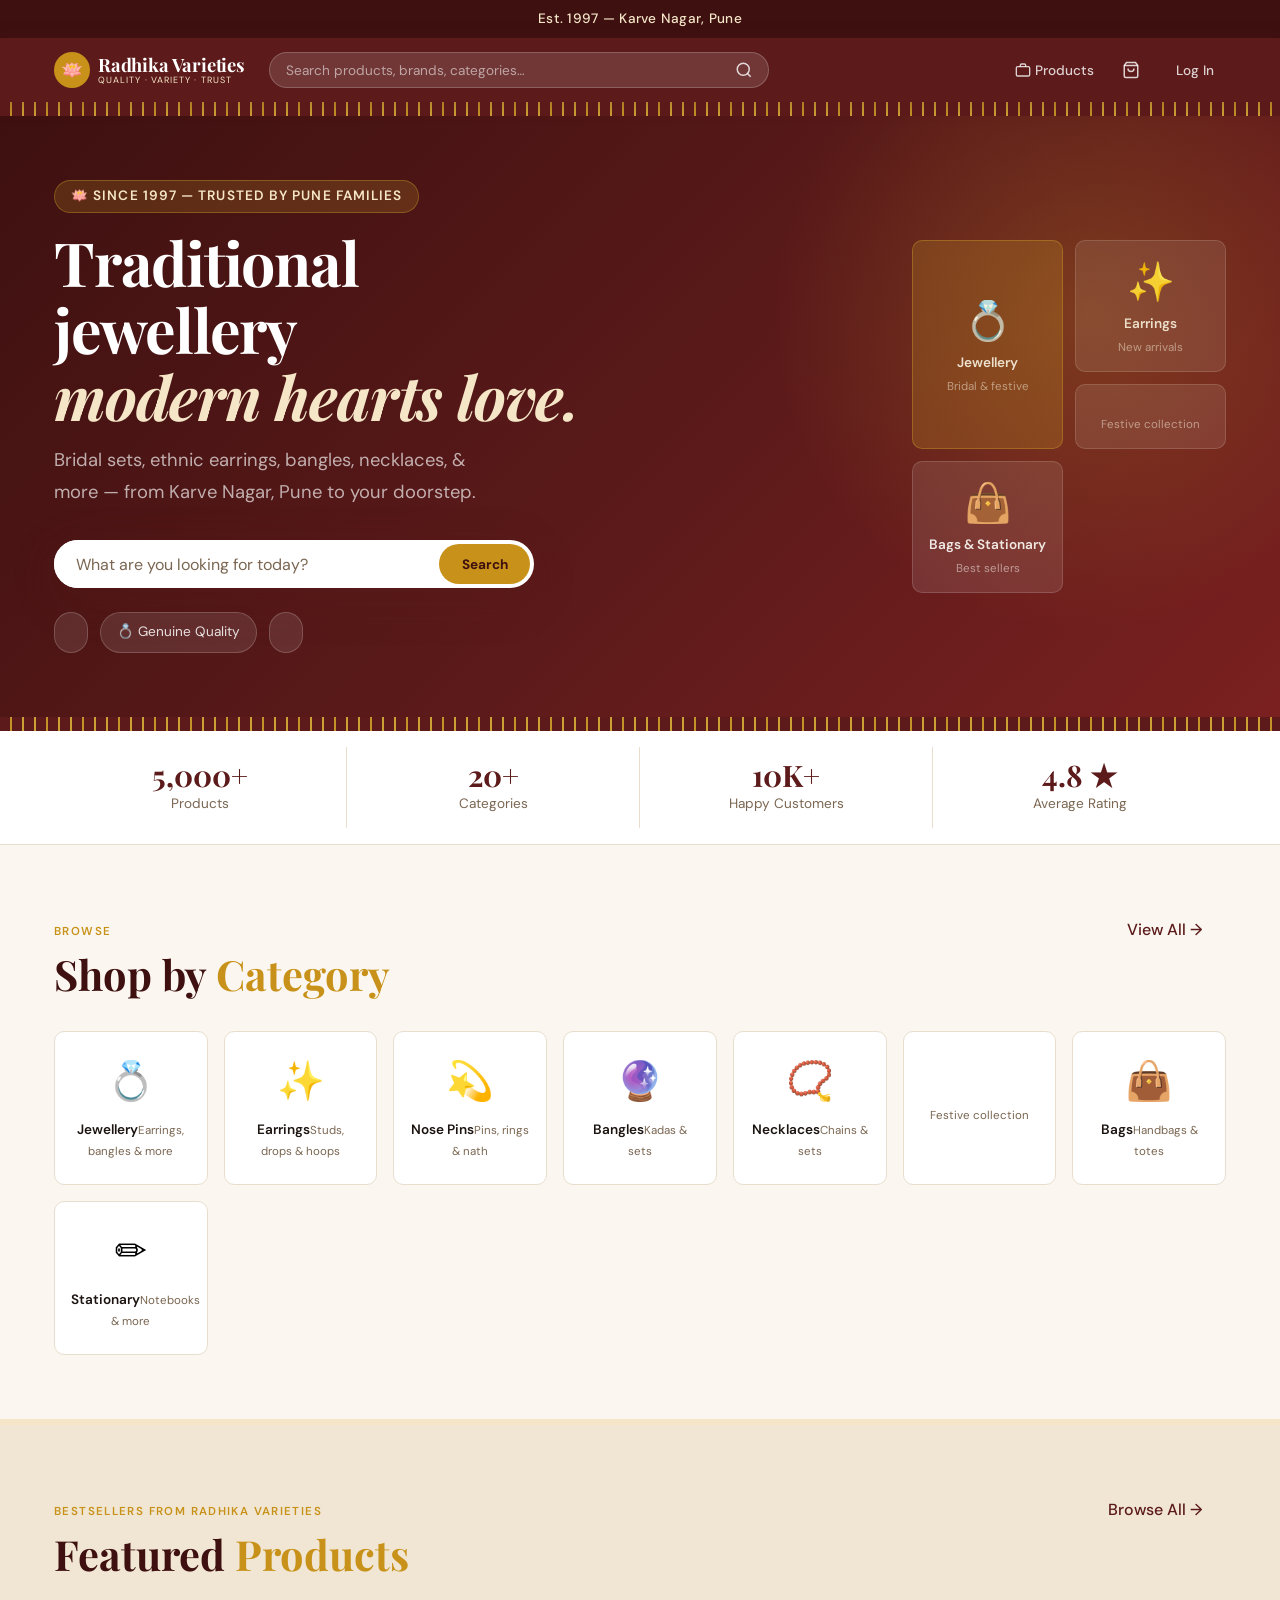
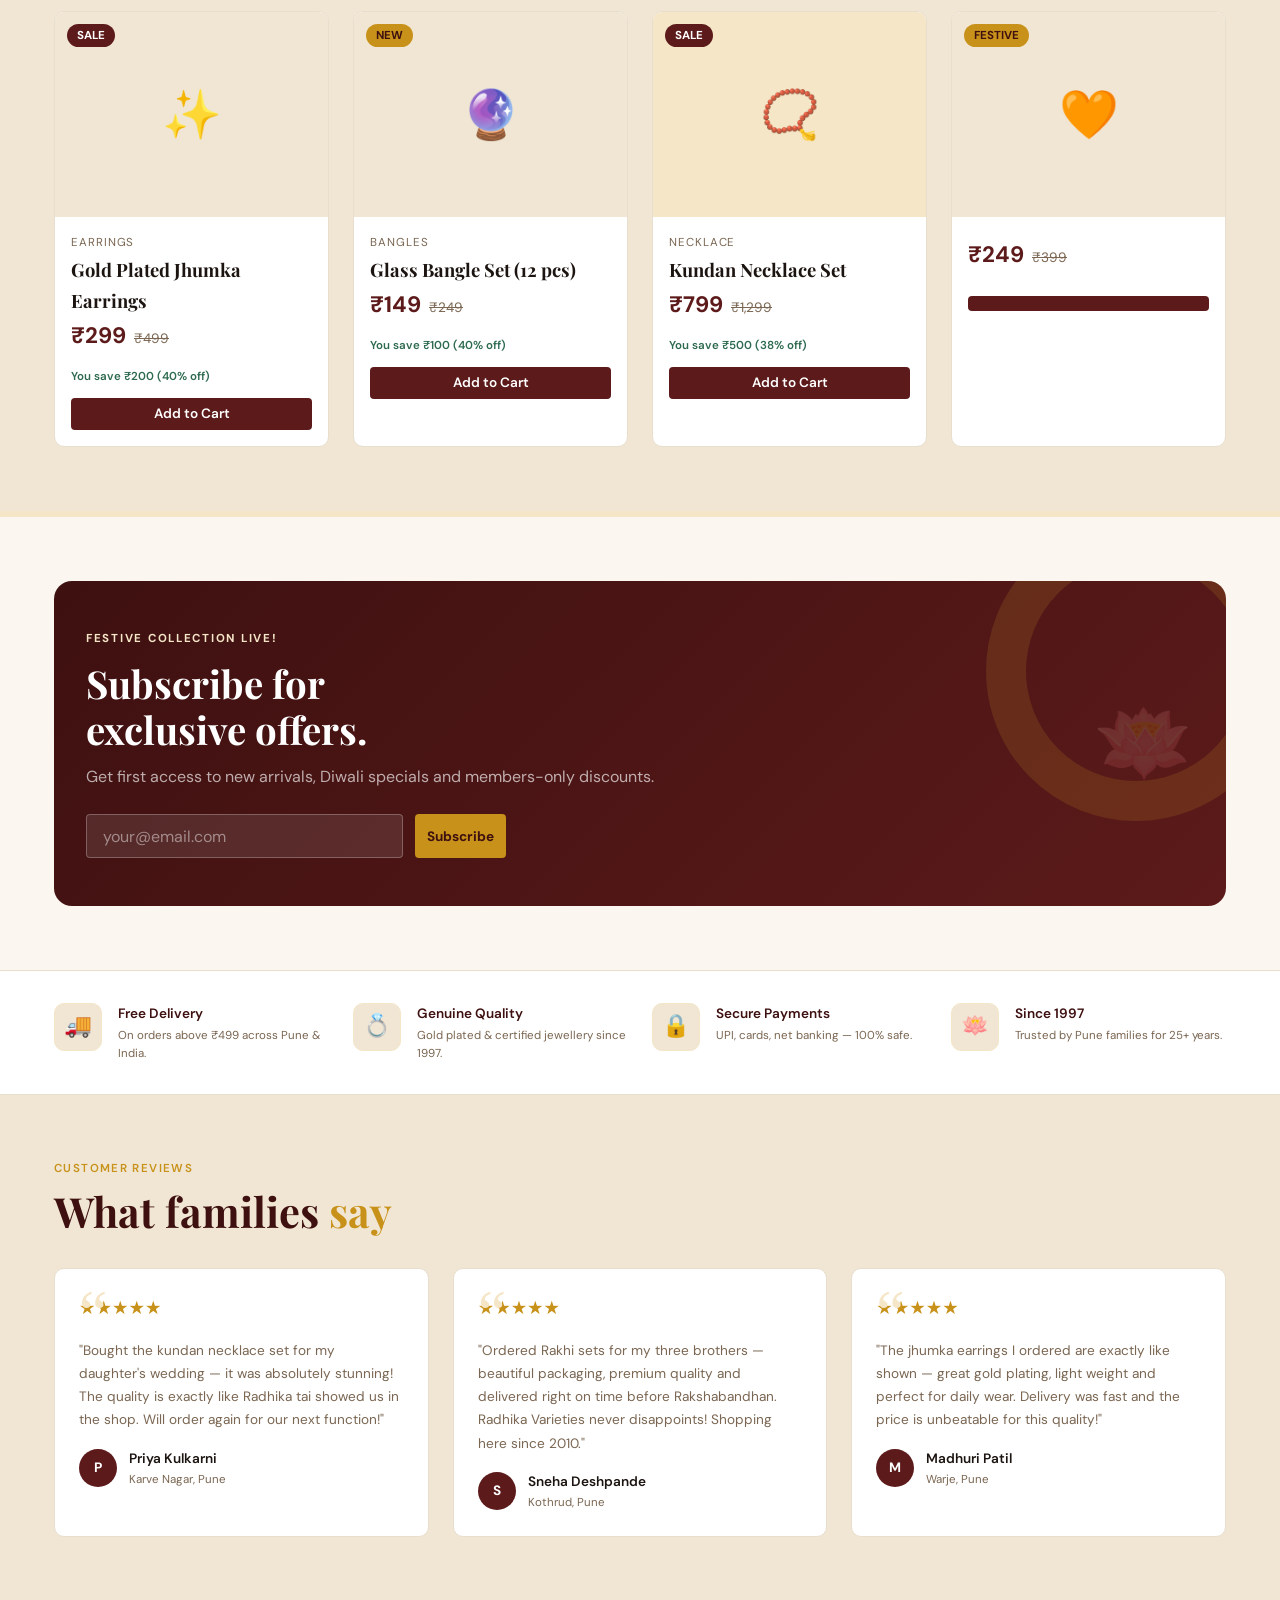
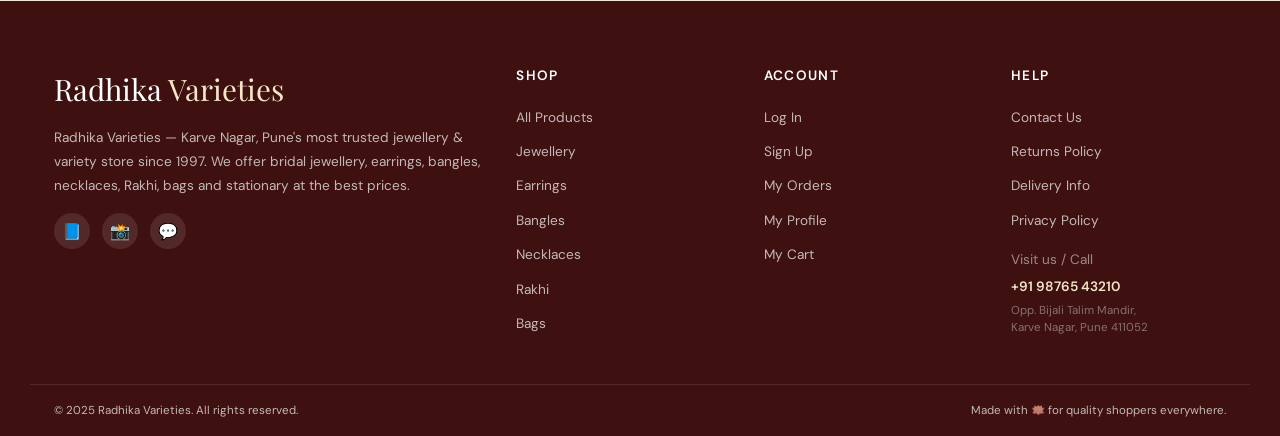
==== commit 2e685a1c: "Update index.html" ====
--- a/index.html
+++ b/index.html
@@ -480,7 +480,7 @@
 <div id="tw" aria-live="polite"></div>
 
 <!-- ANNOUNCEMENT -->
-<div class="ann">🧡 <strong>Rakhi Collection is Live!</strong> — Upto 40% off on Jewellery & Rakhi. Free delivery above ₹499. | Est. 1997 — Karve Nagar, Pune</div>
+<div class="ann"> <strong></strong>Est. 1997 — Karve Nagar, Pune</div>
 
 <!-- NAVBAR -->
 <nav class="nav" id="nav" aria-label="Main navigation">
@@ -533,18 +533,18 @@
       <div>
         <span class="heye">🪷 Since 1997 — Trusted by Pune families</span>
         <h1 class="htitle" id="ht">Traditional jewellery<br><em>modern hearts love.</em></h1>
-        <p class="hsub">Bridal sets, ethnic earrings, bangles, necklaces, Rakhi & more — from Karve Nagar, Pune to your doorstep.</p>
+        <p class="hsub">Bridal sets, ethnic earrings, bangles, necklaces, & more — from Karve Nagar, Pune to your doorstep.</p>
         <div class="hsearch"><label for="hs" class="sr">Search</label><input id="hs" type="search" placeholder="What are you looking for today?" autocomplete="off"><button onclick="doSearch()">Search</button></div>
         <div class="hpills">
-          <span class="hpill">🚚 Free Delivery ₹499+</span>
+          <span class="hpill"> </span>
           <span class="hpill">💍 Genuine Quality</span>
-          <span class="hpill">🔒 Secure Payments</span>
+          <span class="hpill"> </span>
         </div>
       </div>
       <div class="hvis" aria-hidden="true">
         <button class="hcard" onclick="go('products','Jewellery')"><span class="hci">💍</span><span class="hcl">Jewellery</span><span class="hcs">Bridal & festive</span></button>
         <button class="hcard" onclick="go('products','Earrings')"><span class="hci">✨</span><span class="hcl">Earrings</span><span class="hcs">New arrivals</span></button>
-        <button class="hcard" onclick="go('products','Rakhi')"><span class="hci">🧡</span><span class="hcl">Rakhi</span><span class="hcs">Festive collection</span></button>
+        <button class="hcard" onclick="go('products','Rakhi')"><span class="hci"></span><span class="hcl"></span><span class="hcs">Festive collection</span></button>
         <button class="hcard" onclick="go('products','Bags')"><span class="hci">👜</span><span class="hcl">Bags & Stationary</span><span class="hcs">Best sellers</span></button>
       </div>
     </div>
@@ -569,7 +569,7 @@
       <button class="ccard" onclick="go('products','Nosepin')"><span class="cci">💫</span><span class="ccn">Nose Pins</span><span class="ccs">Pins, rings & nath</span></button>
       <button class="ccard" onclick="go('products','Bangles')"><span class="cci">🔮</span><span class="ccn">Bangles</span><span class="ccs">Kadas & sets</span></button>
       <button class="ccard" onclick="go('products','Necklace')"><span class="cci">📿</span><span class="ccn">Necklaces</span><span class="ccs">Chains & sets</span></button>
-      <button class="ccard" onclick="go('products','Rakhi')"><span class="cci">🧡</span><span class="ccn">Rakhi</span><span class="ccs">Festive collection</span></button>
+      <button class="ccard" onclick="go('products','Rakhi')"><span class="cci"></span><span class="ccn"></span><span class="ccs">Festive collection</span></button>
       <button class="ccard" onclick="go('products','Bags')"><span class="cci">👜</span><span class="ccn">Bags</span><span class="ccs">Handbags & totes</span></button>
       <button class="ccard" onclick="go('products','Stationary')"><span class="cci">✏️</span><span class="ccn">Stationary</span><span class="ccs">Notebooks & more</span></button>
     </div>
@@ -586,7 +586,7 @@
       <article class="pc"><div class="piw">✨<span class="pbadge pbsale">Sale</span><button class="pwish" onclick="toggleWish(this)">♡</button></div><div class="pb"><p class="pcat">Earrings</p><h3><span class="pname" onclick="go('product','P001')">Gold Plated Jhumka Earrings</span></h3><div class="ppricing"><span class="pprice">₹299</span><span class="pori">₹499</span></div><p class="psave">You save ₹200 (40% off)</p><button class="btn bp pcta" onclick="addToCart(this,'P001')">Add to Cart</button></div></article>
       <article class="pc"><div class="piw" style="background:var(--sf)">🔮<span class="pbadge pbnew">New</span><button class="pwish" onclick="toggleWish(this)">♡</button></div><div class="pb"><p class="pcat">Bangles</p><h3><span class="pname" onclick="go('product','P003')">Glass Bangle Set (12 pcs)</span></h3><div class="ppricing"><span class="pprice">₹149</span><span class="pori">₹249</span></div><p class="psave">You save ₹100 (40% off)</p><button class="btn bp pcta" onclick="addToCart(this,'P003')">Add to Cart</button></div></article>
       <article class="pc"><div class="piw" style="background:var(--gp)">📿<span class="pbadge pbsale">Sale</span><button class="pwish" onclick="toggleWish(this)">♡</button></div><div class="pb"><p class="pcat">Necklace</p><h3><span class="pname" onclick="go('product','P004')">Kundan Necklace Set</span></h3><div class="ppricing"><span class="pprice">₹799</span><span class="pori">₹1,299</span></div><p class="psave">You save ₹500 (38% off)</p><button class="btn bp pcta" onclick="addToCart(this,'P004')">Add to Cart</button></div></article>
-      <article class="pc"><div class="piw" style="background:var(--sf)">🧡<span class="pbadge pbnew">Festive</span><button class="pwish" onclick="toggleWish(this)">♡</button></div><div class="pb"><p class="pcat">Rakhi</p><h3><span class="pname" onclick="go('product','P005')">Designer Rakhi Set (5 pcs)</span></h3><div class="ppricing"><span class="pprice">₹249</span><span class="pori">₹399</span></div><p class="psave">You save ₹150 (38% off)</p><button class="btn bp pcta" onclick="addToCart(this,'P005')">Add to Cart</button></div></article>
+      <article class="pc"><div class="piw" style="background:var(--sf)">🧡<span class="pbadge pbnew">Festive</span><button class="pwish" onclick="toggleWish(this)">♡</button></div><div class="pb"><p class="pcat"></p><h3><span class="pname" onclick="go('product','P005')"></span></h3><div class="ppricing"><span class="pprice">₹249</span><span class="pori">₹399</span></div><p class="psave"></p><button class="btn bp pcta" onclick="addToCart(this,'P005')"></button></div></article>
     </div>
   </div></section>
 
@@ -595,9 +595,9 @@
   <section class="sec"><div class="w">
     <div class="deal">
       <div>
-        <p class="deye">🧡 Rakhi & Festive Collection Live!</p>
+        <p class="deye">Festive Collection Live!</p>
         <h2 class="dtitle">Subscribe for<br>exclusive offers.</h2>
-        <p class="dsub">Get first access to new arrivals, Rakhi collections, Diwali specials and members-only discounts.</p>
+        <p class="dsub">Get first access to new arrivals, Diwali specials and members-only discounts.</p>
         <div class="dinp"><label for="nle" class="sr">Email</label><input id="nle" type="email" placeholder="your@email.com"><button class="btn bg bsm" onclick="subscribe()">Subscribe</button></div>
       </div>
       <div class="ddeco" aria-hidden="true">🪷</div>
@@ -637,7 +637,7 @@
             <label class="fopt"><input type="radio" name="cat" value="Nosepin"> 💫 Nose Pins</label>
             <label class="fopt"><input type="radio" name="cat" value="Bangles"> 🔮 Bangles</label>
             <label class="fopt"><input type="radio" name="cat" value="Necklace"> 📿 Necklaces</label>
-            <label class="fopt"><input type="radio" name="cat" value="Rakhi"> 🧡 Rakhi</label>
+            <label class="fopt"><input type="radio" name="cat" value="Rakhi"> 🧡 Seasonable</label>
             <label class="fopt"><input type="radio" name="cat" value="Bags"> 👜 Bags</label>
             <label class="fopt"><input type="radio" name="cat" value="Stationary"> ✏️ Stationary</label>
           </div>
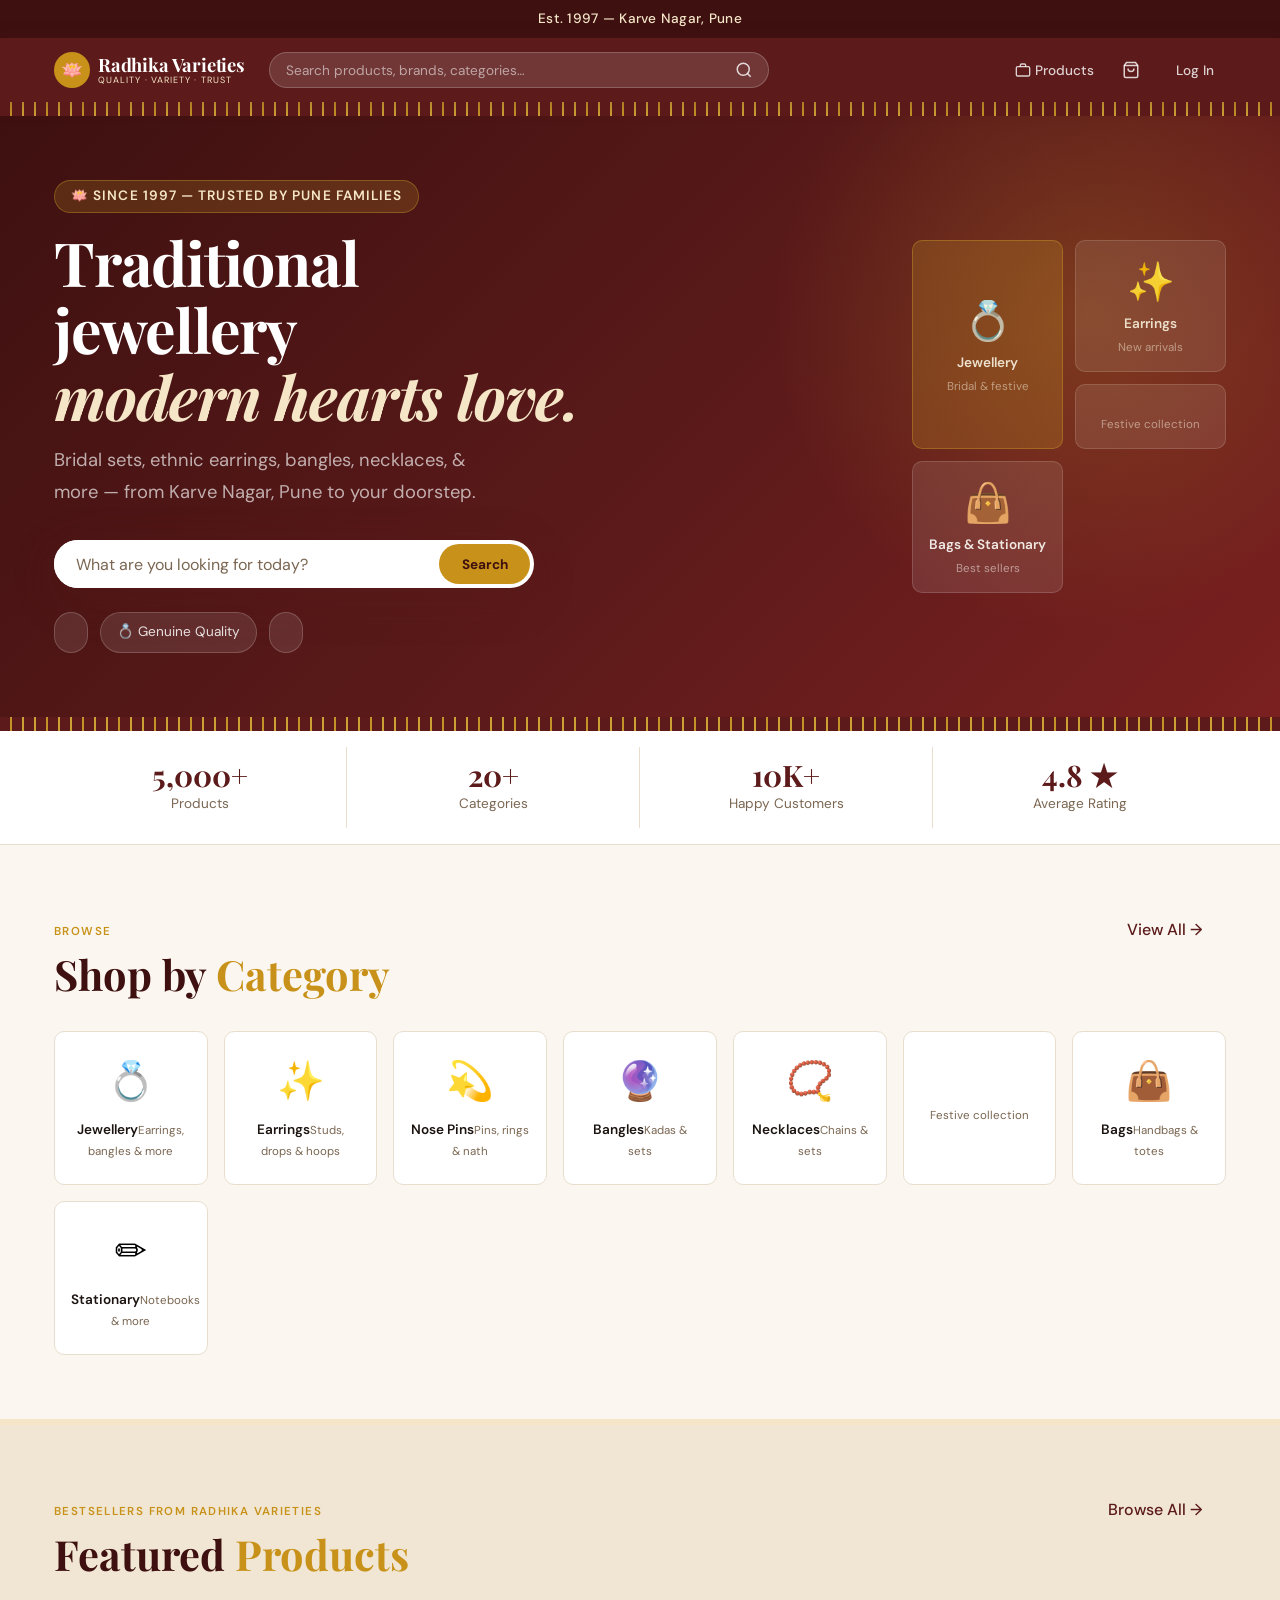
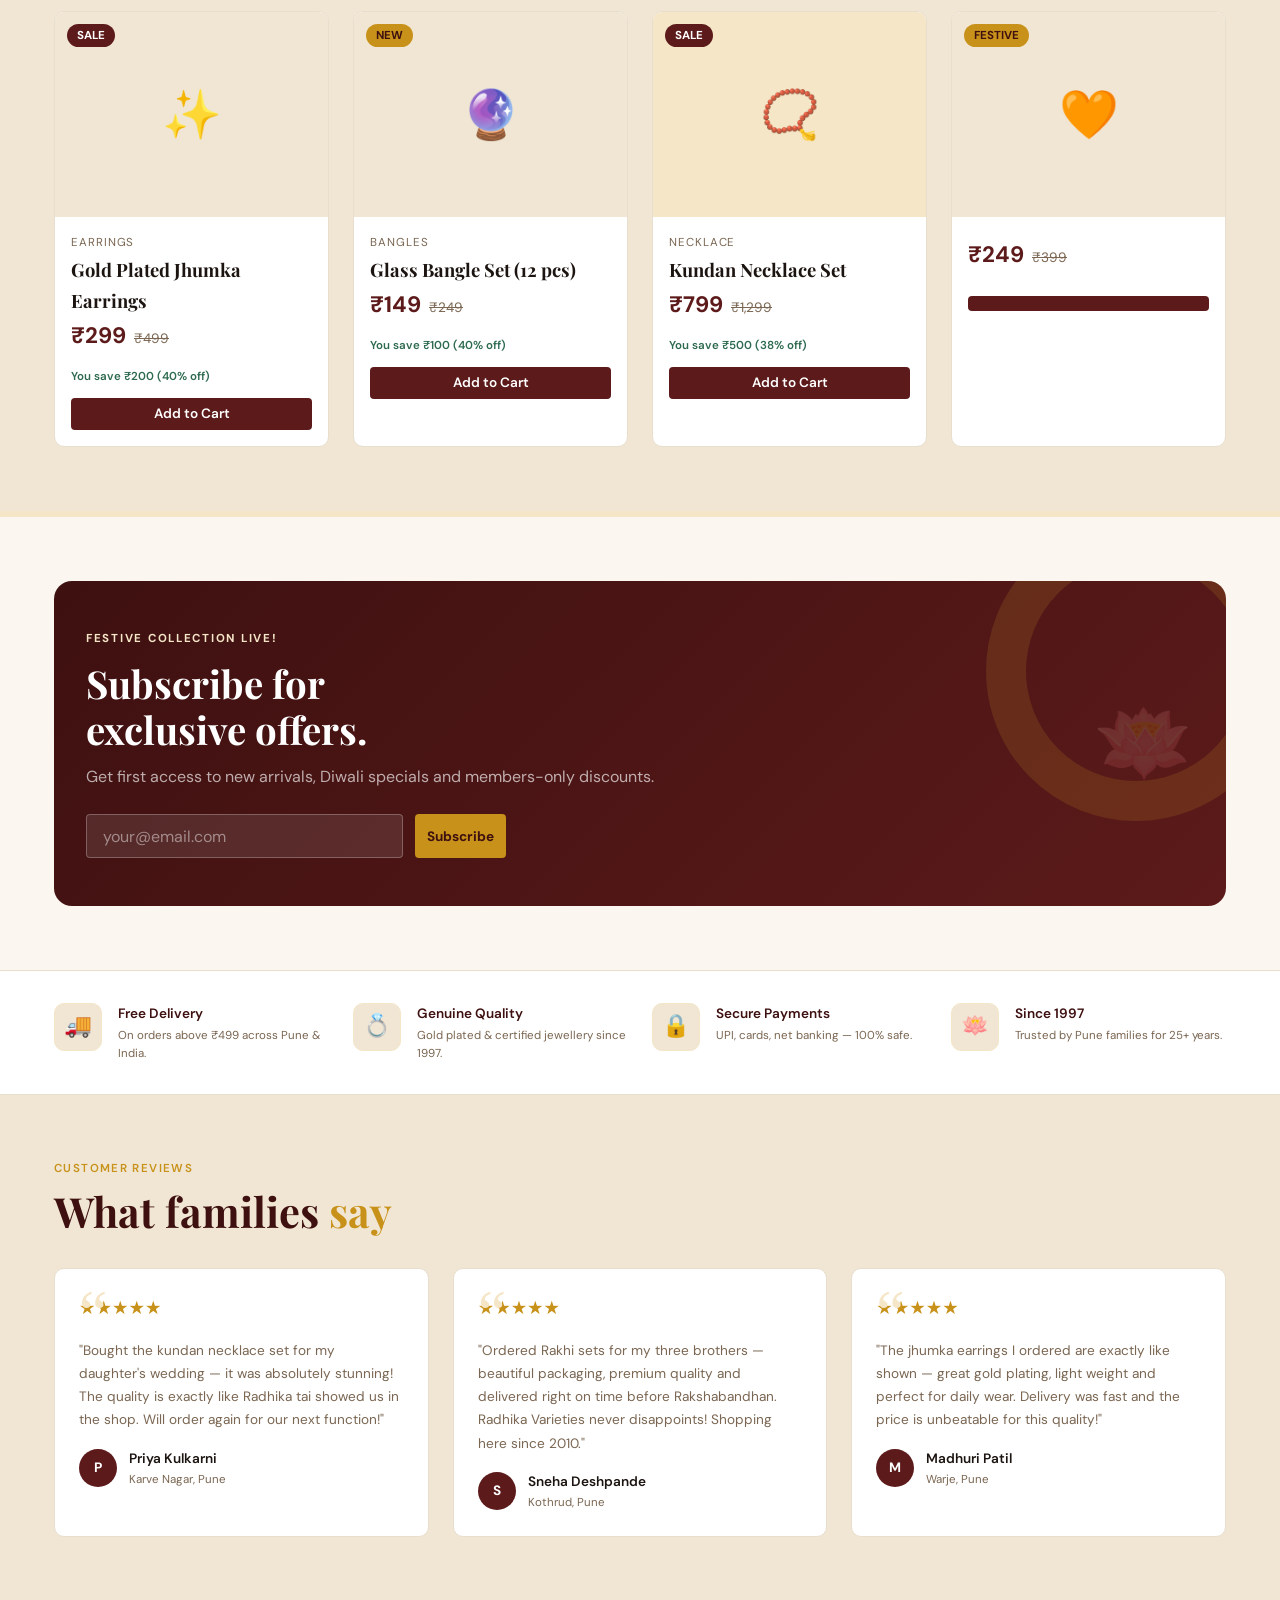
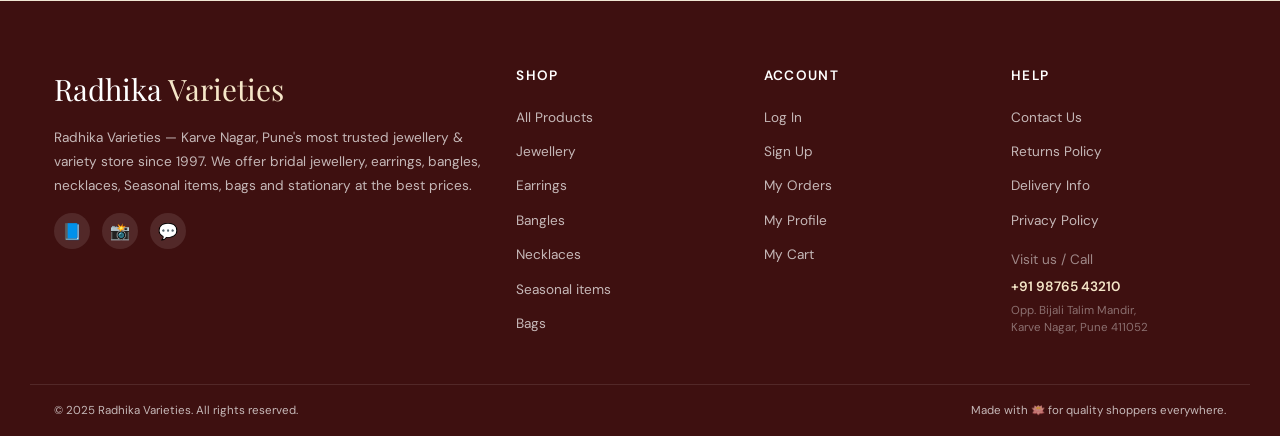
==== commit 4b89bf52: "Update index.html" ====
--- a/index.html
+++ b/index.html
@@ -637,7 +637,7 @@
             <label class="fopt"><input type="radio" name="cat" value="Nosepin"> 💫 Nose Pins</label>
             <label class="fopt"><input type="radio" name="cat" value="Bangles"> 🔮 Bangles</label>
             <label class="fopt"><input type="radio" name="cat" value="Necklace"> 📿 Necklaces</label>
-            <label class="fopt"><input type="radio" name="cat" value="Rakhi"> 🧡 Seasonable</label>
+            <label class="fopt"><input type="radio" name="cat" value="Rakhi"> 🧡 Seasonal items</label>
             <label class="fopt"><input type="radio" name="cat" value="Bags"> 👜 Bags</label>
             <label class="fopt"><input type="radio" name="cat" value="Stationary"> ✏️ Stationary</label>
           </div>
@@ -956,7 +956,7 @@
     <div class="f2">
       <div class="fg" style="grid-column:1/-1"><label class="fl">Product Name *</label><input class="fi" id="fNm"></div>
       <div class="fg" style="grid-column:1/-1"><label class="fl">Description</label><textarea class="ft" id="fDs"></textarea></div>
-      <div class="fg"><label class="fl">Category *</label><select class="fs" id="fCt"><option value="">Select…</option><option>Jewellery</option><option>Earrings</option><option>Nosepin</option><option>Bangles</option><option>Necklace</option><option>Rakhi</option><option>Bags</option><option>Stationary</option></select></div>
+      <div class="fg"><label class="fl">Category *</label><select class="fs" id="fCt"><option value="">Select…</option><option>Jewellery</option><option>Earrings</option><option>Nosepin</option><option>Bangles</option><option>Necklace</option><option>Seasonal items</option><option>Bags</option><option>Stationary</option></select></div>
       <div class="fg"><label class="fl">Status</label><select class="fs" id="fSt"><option value="Active">Active</option><option value="Inactive">Inactive</option></select></div>
       <div class="fg"><label class="fl">Price (₹) *</label><input class="fi" id="fPr" type="number"></div>
       <div class="fg"><label class="fl">Sale Price (₹)</label><input class="fi" id="fSp" type="number"></div>
@@ -1001,7 +1001,7 @@
   <div class="fgrid">
     <div>
       <p class="fbname">Radhika <span>Varieties</span></p>
-      <p class="fabout">Radhika Varieties — Karve Nagar, Pune's most trusted jewellery & variety store since 1997. We offer bridal jewellery, earrings, bangles, necklaces, Rakhi, bags and stationary at the best prices.</p>
+      <p class="fabout">Radhika Varieties — Karve Nagar, Pune's most trusted jewellery & variety store since 1997. We offer bridal jewellery, earrings, bangles, necklaces, Seasonal items, bags and stationary at the best prices.</p>
       <div class="fsoc">
         <button class="fsocbtn" aria-label="Facebook">📘</button>
         <button class="fsocbtn" aria-label="Instagram">📸</button>
@@ -1016,7 +1016,7 @@
         <li><button onclick="go('products','Earrings')">Earrings</button></li>
         <li><button onclick="go('products','Bangles')">Bangles</button></li>
         <li><button onclick="go('products','Necklace')">Necklaces</button></li>
-        <li><button onclick="go('products','Rakhi')">Rakhi</button></li>
+        <li><button onclick="go('products','Rakhi')">Seasonal items</button></li>
         <li><button onclick="go('products','Bags')">Bags</button></li>
       </ul>
     </div>
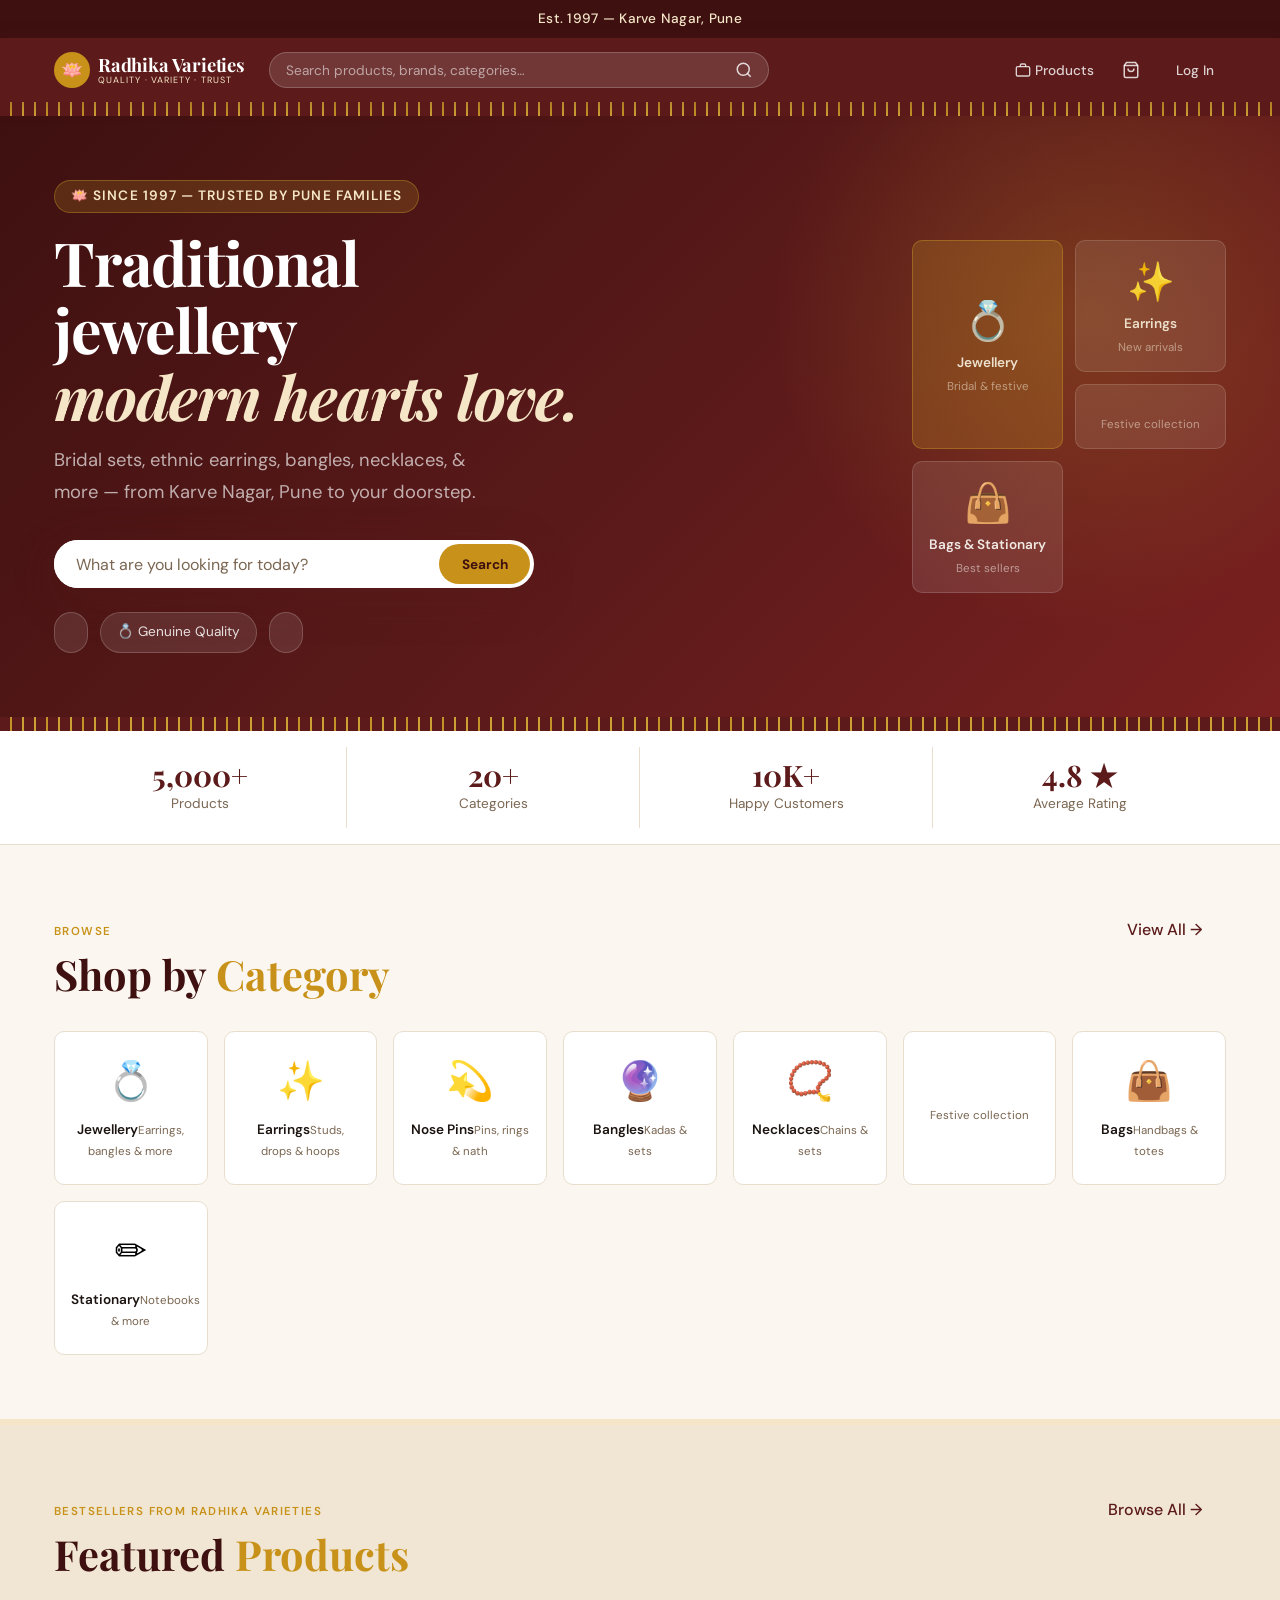
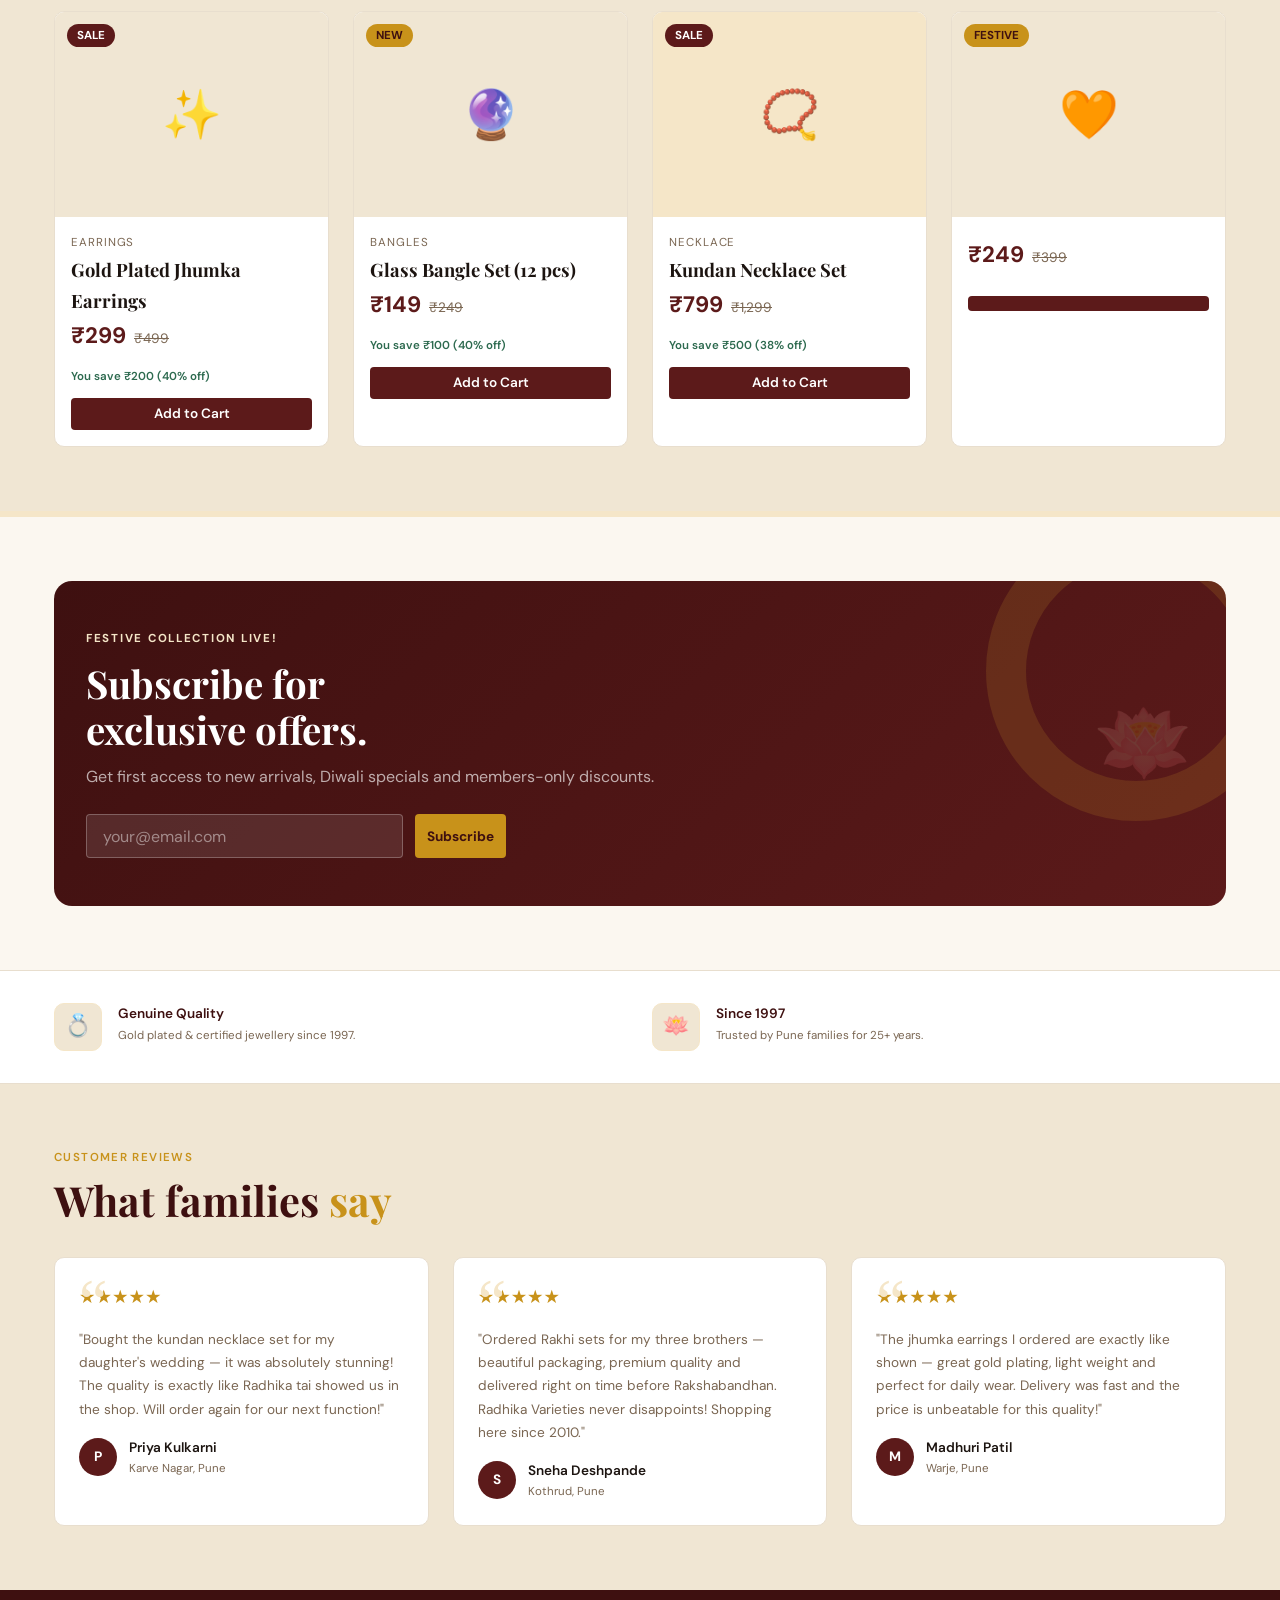
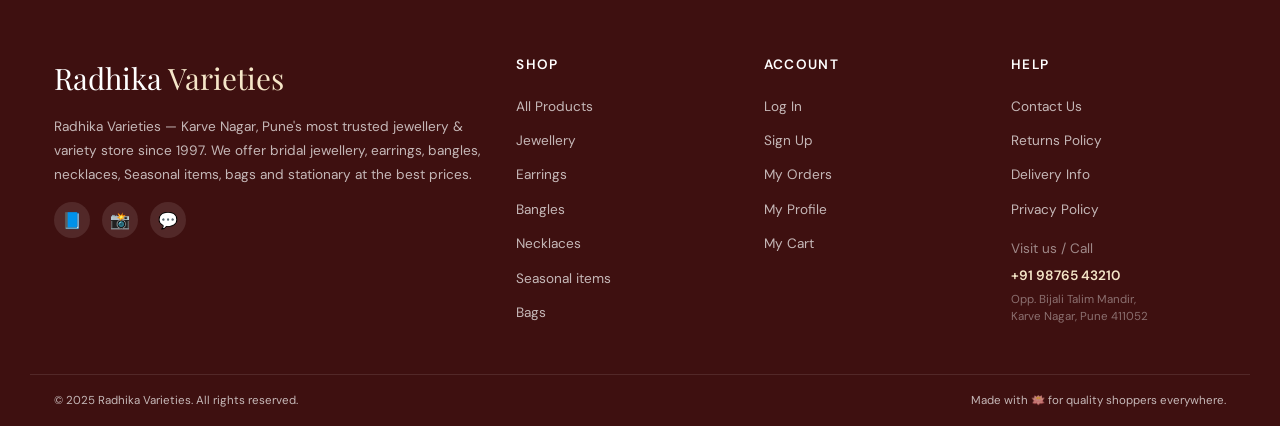
==== commit df93074e: "Update index.html" ====
--- a/index.html
+++ b/index.html
@@ -605,9 +605,9 @@
   </div></section>
 
   <div class="tbar"><div class="tgrid">
-    <div class="ti"><div class="tico">🚚</div><div><p class="tit">Free Delivery</p><p class="tis">On orders above ₹499 across Pune & India.</p></div></div>
+   <!-- <div class="ti"><div class="tico">🚚</div><div><p class="tit">Free Delivery</p><p class="tis">On orders above ₹499 across Pune & India.</p></div></div> -->
     <div class="ti"><div class="tico">💍</div><div><p class="tit">Genuine Quality</p><p class="tis">Gold plated & certified jewellery since 1997.</p></div></div>
-    <div class="ti"><div class="tico">🔒</div><div><p class="tit">Secure Payments</p><p class="tis">UPI, cards, net banking — 100% safe.</p></div></div>
+<!--    <div class="ti"><div class="tico">🔒</div><div><p class="tit">Secure Payments</p><p class="tis">UPI, cards, net banking — 100% safe.</p></div></div> -->
     <div class="ti"><div class="tico">🪷</div><div><p class="tit">Since 1997</p><p class="tis">Trusted by Pune families for 25+ years.</p></div></div>
   </div></div>
 
@@ -637,7 +637,7 @@
             <label class="fopt"><input type="radio" name="cat" value="Nosepin"> 💫 Nose Pins</label>
             <label class="fopt"><input type="radio" name="cat" value="Bangles"> 🔮 Bangles</label>
             <label class="fopt"><input type="radio" name="cat" value="Necklace"> 📿 Necklaces</label>
-            <label class="fopt"><input type="radio" name="cat" value="Rakhi"> 🧡 Seasonal items</label>
+            <label class="fopt"><input type="radio" name="cat" value=""> 🧡 Seasonal items</label>
             <label class="fopt"><input type="radio" name="cat" value="Bags"> 👜 Bags</label>
             <label class="fopt"><input type="radio" name="cat" value="Stationary"> ✏️ Stationary</label>
           </div>
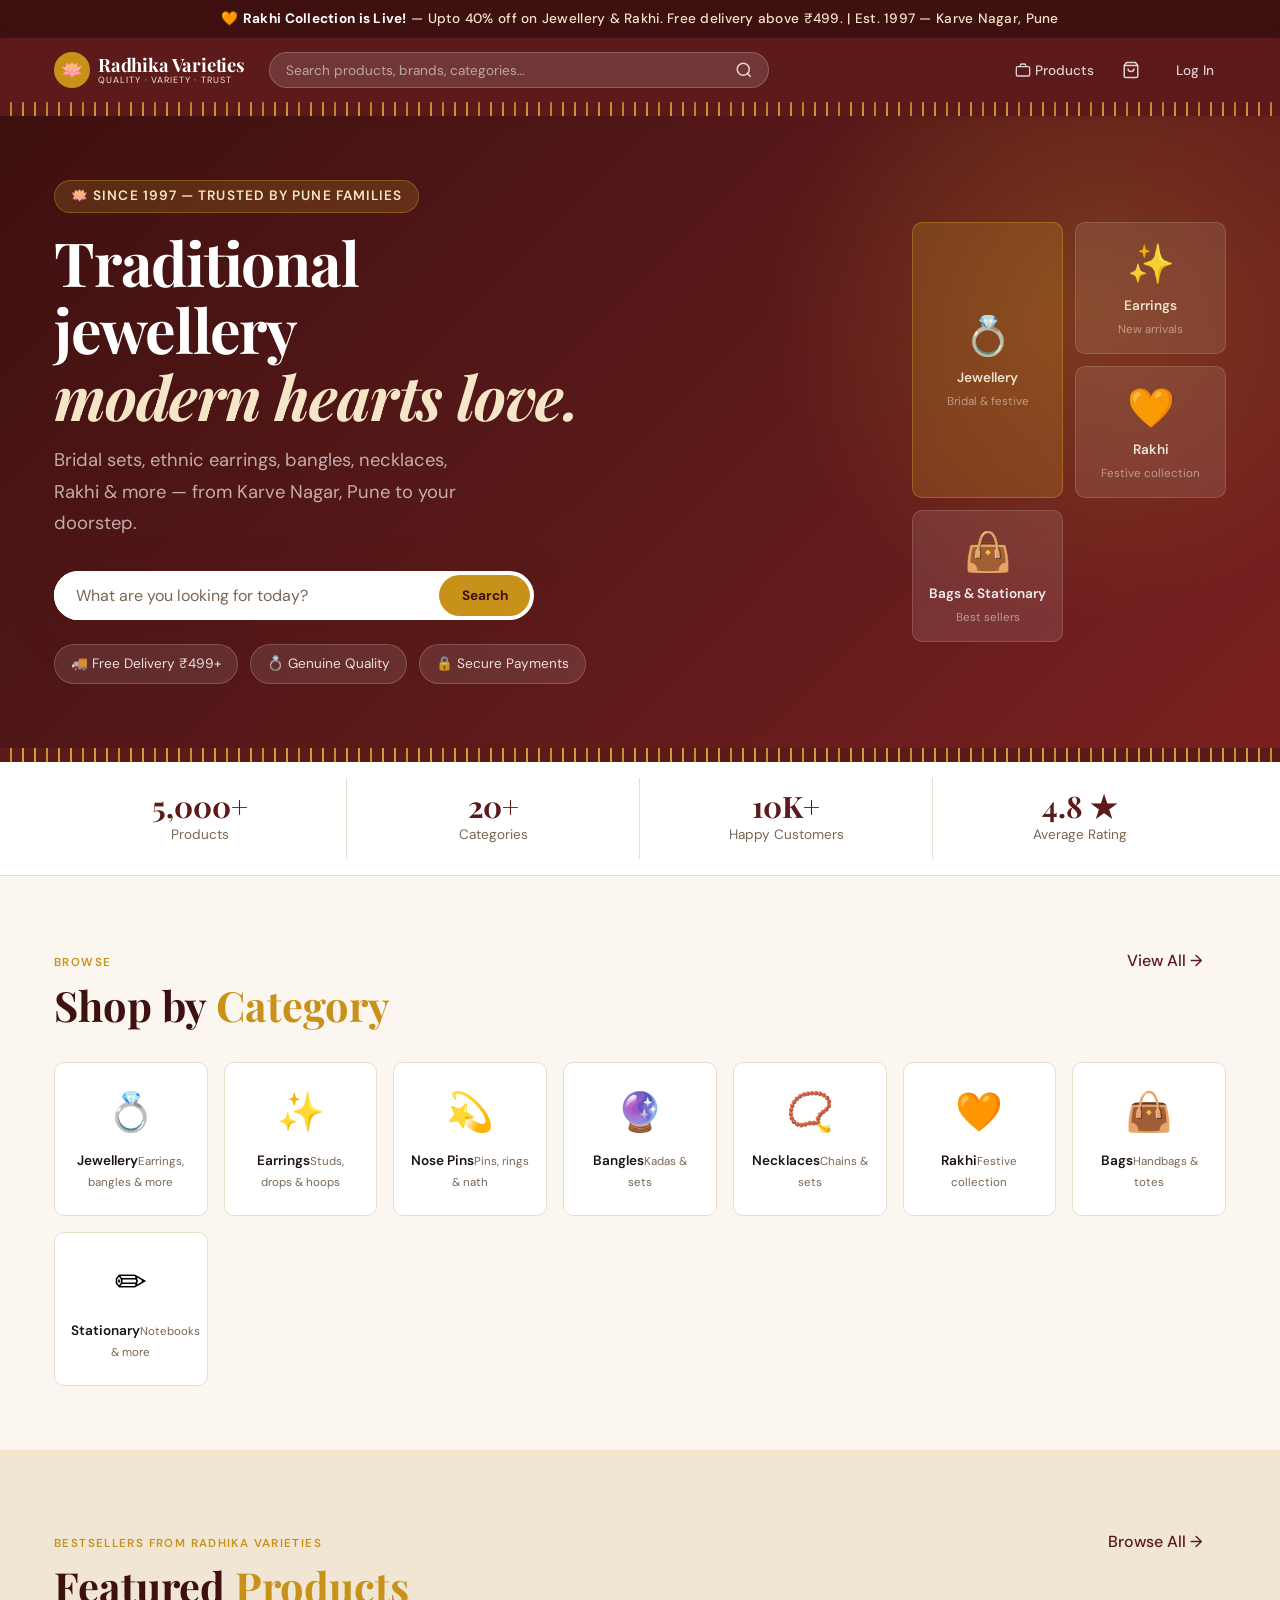
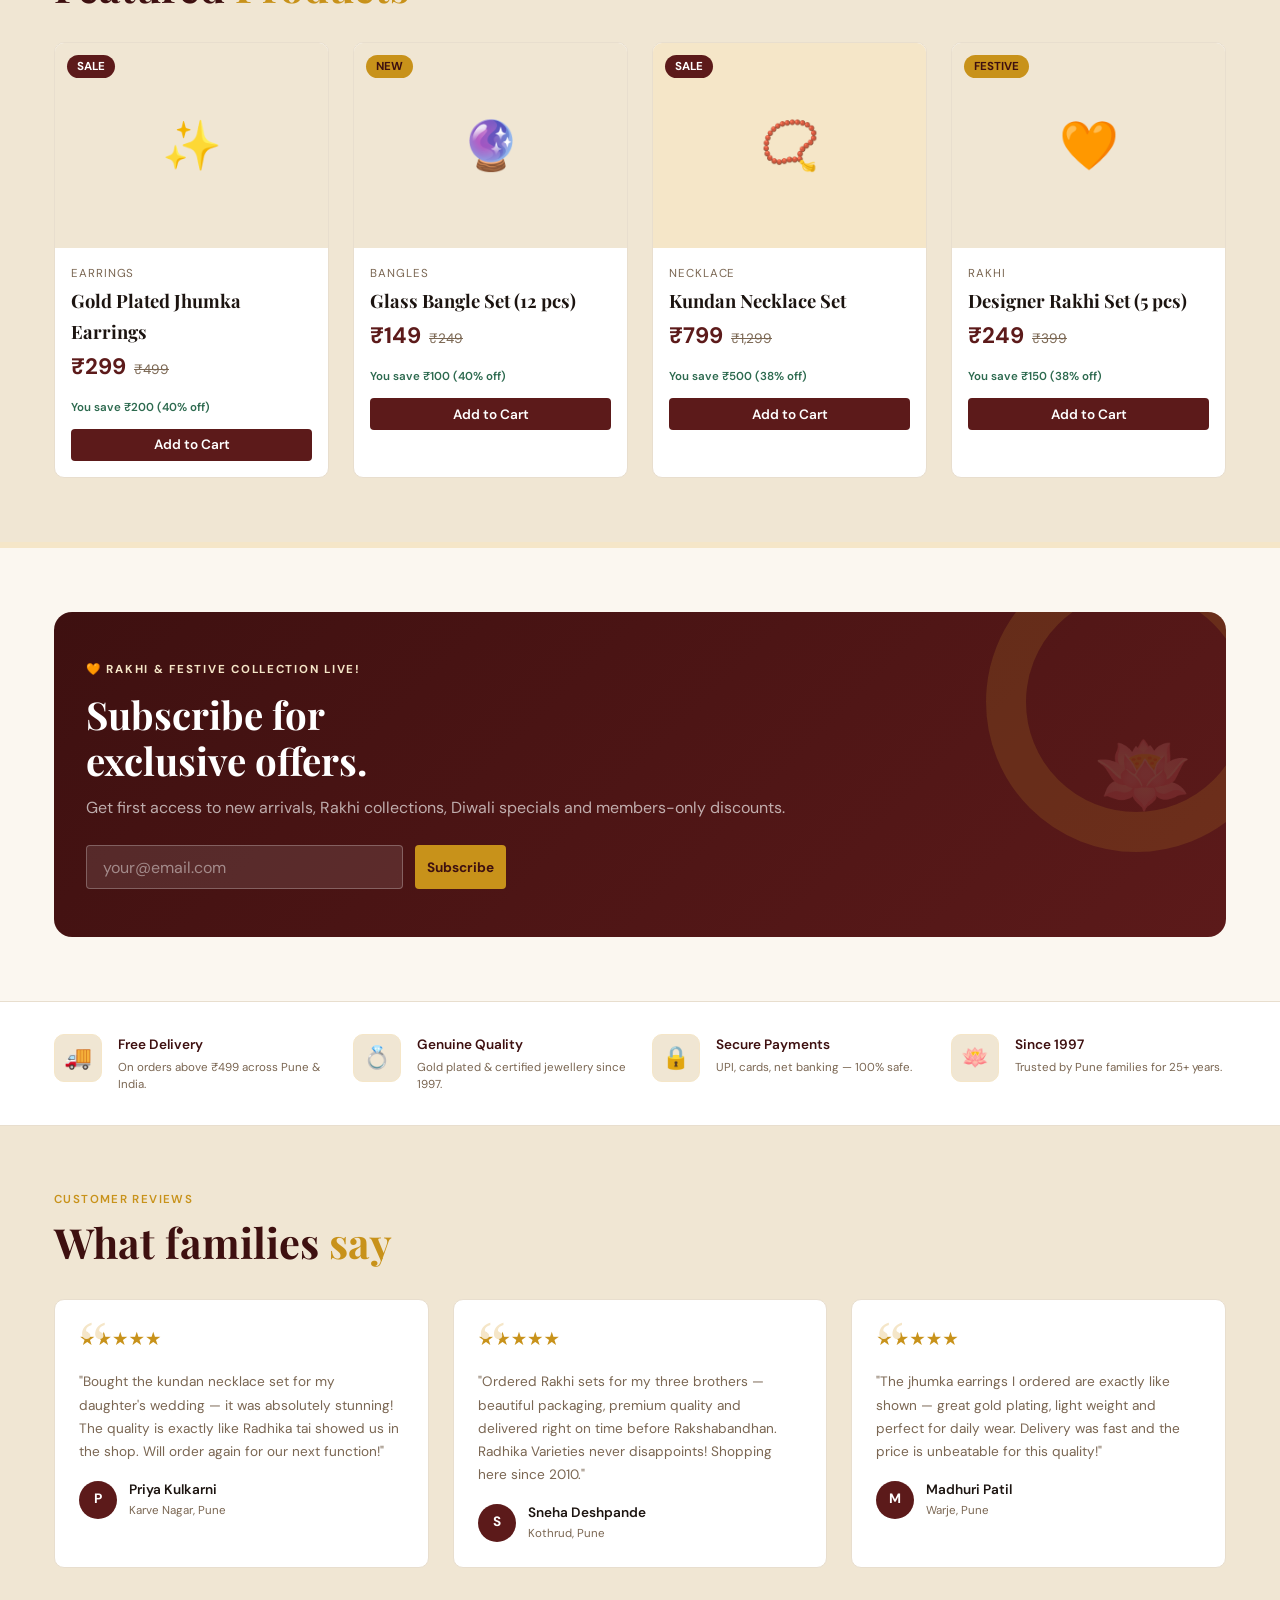
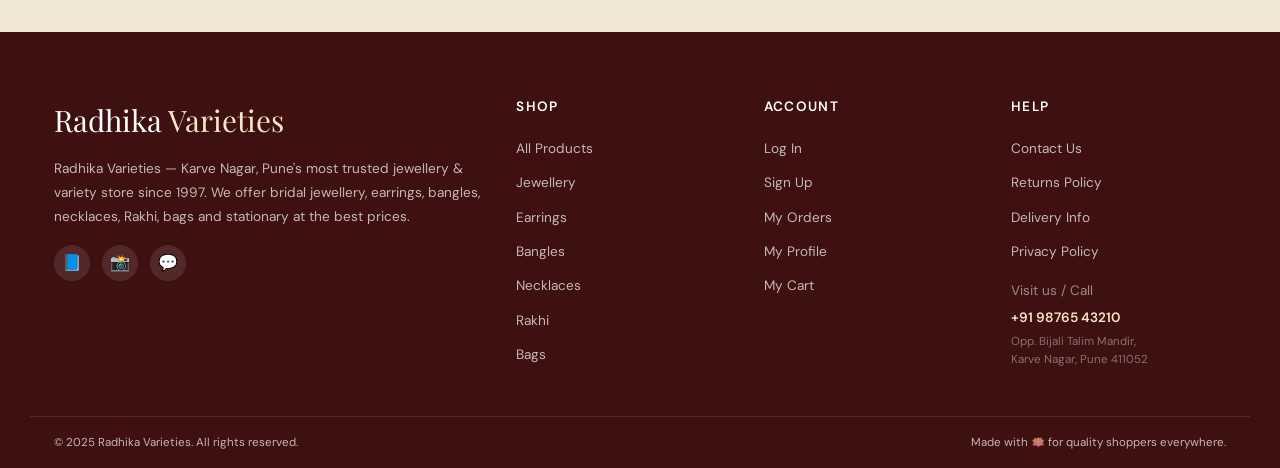
==== commit 15aa2845: "Update index.html" ====
--- a/index.html
+++ b/index.html
@@ -468,6 +468,16 @@
       .ci{grid-template-columns:64px 1fr;}.csub{grid-column:2;}
     }
     @media(prefers-reduced-motion:reduce){*,*::before,*::after{animation-duration:.01ms!important;transition-duration:.01ms!important;}}
+    /* Billing / POS responsive */
+    @media(max-width:768px){
+      #pg-billing .w > div > div:first-child { grid-column: 1; }
+      #pg-billing [style*="grid-template-columns:1fr 380px"]{ grid-template-columns:1fr!important; }
+    }
+    @media print{
+      .nav,.ann,.sari,.sari-sm,.footer,#tw,#ldr,.page:not(#pg-billing){ display:none!important; }
+      #pg-billing .w > div > div:last-child{ display:none!important; }
+      body{ background:#fff; }
+    }
 
     /* ── Image upload zone ───────────────────────────────── */
     #imgDropZone:hover{border-color:var(--g)!important;background:var(--sf);}
@@ -480,7 +490,7 @@
 <div id="tw" aria-live="polite"></div>
 
 <!-- ANNOUNCEMENT -->
-<div class="ann"> <strong></strong>Est. 1997 — Karve Nagar, Pune</div>
+<div class="ann">🧡 <strong>Rakhi Collection is Live!</strong> — Upto 40% off on Jewellery & Rakhi. Free delivery above ₹499. | Est. 1997 — Karve Nagar, Pune</div>
 
 <!-- NAVBAR -->
 <nav class="nav" id="nav" aria-label="Main navigation">
@@ -516,6 +526,7 @@
           <button onclick="go('profile');cdrop()">👤 My Profile</button>
           <button onclick="go('orders');cdrop()">📦 My Orders</button>
           <button id="adminNavBtn" onclick="go('admin');cdrop()" style="display:none">🔧 Admin Panel</button>
+          <button id="billingNavBtn" onclick="go('billing');cdrop()" style="display:none">🧾 In-Store Billing</button>
           <hr><button onclick="doLogout()">🚪 Log Out</button>
         </div>
       </span>
@@ -533,18 +544,18 @@
       <div>
         <span class="heye">🪷 Since 1997 — Trusted by Pune families</span>
         <h1 class="htitle" id="ht">Traditional jewellery<br><em>modern hearts love.</em></h1>
-        <p class="hsub">Bridal sets, ethnic earrings, bangles, necklaces, & more — from Karve Nagar, Pune to your doorstep.</p>
+        <p class="hsub">Bridal sets, ethnic earrings, bangles, necklaces, Rakhi & more — from Karve Nagar, Pune to your doorstep.</p>
         <div class="hsearch"><label for="hs" class="sr">Search</label><input id="hs" type="search" placeholder="What are you looking for today?" autocomplete="off"><button onclick="doSearch()">Search</button></div>
         <div class="hpills">
-          <span class="hpill"> </span>
+          <span class="hpill">🚚 Free Delivery ₹499+</span>
           <span class="hpill">💍 Genuine Quality</span>
-          <span class="hpill"> </span>
+          <span class="hpill">🔒 Secure Payments</span>
         </div>
       </div>
       <div class="hvis" aria-hidden="true">
         <button class="hcard" onclick="go('products','Jewellery')"><span class="hci">💍</span><span class="hcl">Jewellery</span><span class="hcs">Bridal & festive</span></button>
         <button class="hcard" onclick="go('products','Earrings')"><span class="hci">✨</span><span class="hcl">Earrings</span><span class="hcs">New arrivals</span></button>
-        <button class="hcard" onclick="go('products','Rakhi')"><span class="hci"></span><span class="hcl"></span><span class="hcs">Festive collection</span></button>
+        <button class="hcard" onclick="go('products','Rakhi')"><span class="hci">🧡</span><span class="hcl">Rakhi</span><span class="hcs">Festive collection</span></button>
         <button class="hcard" onclick="go('products','Bags')"><span class="hci">👜</span><span class="hcl">Bags & Stationary</span><span class="hcs">Best sellers</span></button>
       </div>
     </div>
@@ -569,7 +580,7 @@
       <button class="ccard" onclick="go('products','Nosepin')"><span class="cci">💫</span><span class="ccn">Nose Pins</span><span class="ccs">Pins, rings & nath</span></button>
       <button class="ccard" onclick="go('products','Bangles')"><span class="cci">🔮</span><span class="ccn">Bangles</span><span class="ccs">Kadas & sets</span></button>
       <button class="ccard" onclick="go('products','Necklace')"><span class="cci">📿</span><span class="ccn">Necklaces</span><span class="ccs">Chains & sets</span></button>
-      <button class="ccard" onclick="go('products','Rakhi')"><span class="cci"></span><span class="ccn"></span><span class="ccs">Festive collection</span></button>
+      <button class="ccard" onclick="go('products','Rakhi')"><span class="cci">🧡</span><span class="ccn">Rakhi</span><span class="ccs">Festive collection</span></button>
       <button class="ccard" onclick="go('products','Bags')"><span class="cci">👜</span><span class="ccn">Bags</span><span class="ccs">Handbags & totes</span></button>
       <button class="ccard" onclick="go('products','Stationary')"><span class="cci">✏️</span><span class="ccn">Stationary</span><span class="ccs">Notebooks & more</span></button>
     </div>
@@ -586,7 +597,7 @@
       <article class="pc"><div class="piw">✨<span class="pbadge pbsale">Sale</span><button class="pwish" onclick="toggleWish(this)">♡</button></div><div class="pb"><p class="pcat">Earrings</p><h3><span class="pname" onclick="go('product','P001')">Gold Plated Jhumka Earrings</span></h3><div class="ppricing"><span class="pprice">₹299</span><span class="pori">₹499</span></div><p class="psave">You save ₹200 (40% off)</p><button class="btn bp pcta" onclick="addToCart(this,'P001')">Add to Cart</button></div></article>
       <article class="pc"><div class="piw" style="background:var(--sf)">🔮<span class="pbadge pbnew">New</span><button class="pwish" onclick="toggleWish(this)">♡</button></div><div class="pb"><p class="pcat">Bangles</p><h3><span class="pname" onclick="go('product','P003')">Glass Bangle Set (12 pcs)</span></h3><div class="ppricing"><span class="pprice">₹149</span><span class="pori">₹249</span></div><p class="psave">You save ₹100 (40% off)</p><button class="btn bp pcta" onclick="addToCart(this,'P003')">Add to Cart</button></div></article>
       <article class="pc"><div class="piw" style="background:var(--gp)">📿<span class="pbadge pbsale">Sale</span><button class="pwish" onclick="toggleWish(this)">♡</button></div><div class="pb"><p class="pcat">Necklace</p><h3><span class="pname" onclick="go('product','P004')">Kundan Necklace Set</span></h3><div class="ppricing"><span class="pprice">₹799</span><span class="pori">₹1,299</span></div><p class="psave">You save ₹500 (38% off)</p><button class="btn bp pcta" onclick="addToCart(this,'P004')">Add to Cart</button></div></article>
-      <article class="pc"><div class="piw" style="background:var(--sf)">🧡<span class="pbadge pbnew">Festive</span><button class="pwish" onclick="toggleWish(this)">♡</button></div><div class="pb"><p class="pcat"></p><h3><span class="pname" onclick="go('product','P005')"></span></h3><div class="ppricing"><span class="pprice">₹249</span><span class="pori">₹399</span></div><p class="psave"></p><button class="btn bp pcta" onclick="addToCart(this,'P005')"></button></div></article>
+      <article class="pc"><div class="piw" style="background:var(--sf)">🧡<span class="pbadge pbnew">Festive</span><button class="pwish" onclick="toggleWish(this)">♡</button></div><div class="pb"><p class="pcat">Rakhi</p><h3><span class="pname" onclick="go('product','P005')">Designer Rakhi Set (5 pcs)</span></h3><div class="ppricing"><span class="pprice">₹249</span><span class="pori">₹399</span></div><p class="psave">You save ₹150 (38% off)</p><button class="btn bp pcta" onclick="addToCart(this,'P005')">Add to Cart</button></div></article>
     </div>
   </div></section>
 
@@ -595,9 +606,9 @@
   <section class="sec"><div class="w">
     <div class="deal">
       <div>
-        <p class="deye">Festive Collection Live!</p>
+        <p class="deye">🧡 Rakhi & Festive Collection Live!</p>
         <h2 class="dtitle">Subscribe for<br>exclusive offers.</h2>
-        <p class="dsub">Get first access to new arrivals, Diwali specials and members-only discounts.</p>
+        <p class="dsub">Get first access to new arrivals, Rakhi collections, Diwali specials and members-only discounts.</p>
         <div class="dinp"><label for="nle" class="sr">Email</label><input id="nle" type="email" placeholder="your@email.com"><button class="btn bg bsm" onclick="subscribe()">Subscribe</button></div>
       </div>
       <div class="ddeco" aria-hidden="true">🪷</div>
@@ -605,9 +616,9 @@
   </div></section>
 
   <div class="tbar"><div class="tgrid">
-   <!-- <div class="ti"><div class="tico">🚚</div><div><p class="tit">Free Delivery</p><p class="tis">On orders above ₹499 across Pune & India.</p></div></div> -->
+    <div class="ti"><div class="tico">🚚</div><div><p class="tit">Free Delivery</p><p class="tis">On orders above ₹499 across Pune & India.</p></div></div>
     <div class="ti"><div class="tico">💍</div><div><p class="tit">Genuine Quality</p><p class="tis">Gold plated & certified jewellery since 1997.</p></div></div>
-<!--    <div class="ti"><div class="tico">🔒</div><div><p class="tit">Secure Payments</p><p class="tis">UPI, cards, net banking — 100% safe.</p></div></div> -->
+    <div class="ti"><div class="tico">🔒</div><div><p class="tit">Secure Payments</p><p class="tis">UPI, cards, net banking — 100% safe.</p></div></div>
     <div class="ti"><div class="tico">🪷</div><div><p class="tit">Since 1997</p><p class="tis">Trusted by Pune families for 25+ years.</p></div></div>
   </div></div>
 
@@ -637,7 +648,7 @@
             <label class="fopt"><input type="radio" name="cat" value="Nosepin"> 💫 Nose Pins</label>
             <label class="fopt"><input type="radio" name="cat" value="Bangles"> 🔮 Bangles</label>
             <label class="fopt"><input type="radio" name="cat" value="Necklace"> 📿 Necklaces</label>
-            <label class="fopt"><input type="radio" name="cat" value=""> 🧡 Seasonal items</label>
+            <label class="fopt"><input type="radio" name="cat" value="Rakhi"> 🧡 Rakhi</label>
             <label class="fopt"><input type="radio" name="cat" value="Bags"> 👜 Bags</label>
             <label class="fopt"><input type="radio" name="cat" value="Stationary"> ✏️ Stationary</label>
           </div>
@@ -886,6 +897,7 @@
         <button class="adnl" onclick="showAP('cu',this)">👥 Customers</button>
         <button class="adnl" onclick="showAP('se',this)">⚙️ Settings</button>
         <hr style="border-color:rgba(255,255,255,.1);margin:var(--s4) 0">
+        <button class="adnl" onclick="go('billing')">🧾 In-Store Billing</button>
         <button class="adnl" onclick="go('home')">← Back to Store</button>
         <button class="adnl" onclick="doLogout()">🚪 Logout</button>
       </nav>
@@ -956,7 +968,7 @@
     <div class="f2">
       <div class="fg" style="grid-column:1/-1"><label class="fl">Product Name *</label><input class="fi" id="fNm"></div>
       <div class="fg" style="grid-column:1/-1"><label class="fl">Description</label><textarea class="ft" id="fDs"></textarea></div>
-      <div class="fg"><label class="fl">Category *</label><select class="fs" id="fCt"><option value="">Select…</option><option>Jewellery</option><option>Earrings</option><option>Nosepin</option><option>Bangles</option><option>Necklace</option><option>Seasonal items</option><option>Bags</option><option>Stationary</option></select></div>
+      <div class="fg"><label class="fl">Category *</label><select class="fs" id="fCt"><option value="">Select…</option><option>Jewellery</option><option>Earrings</option><option>Nosepin</option><option>Bangles</option><option>Necklace</option><option>Rakhi</option><option>Bags</option><option>Stationary</option></select></div>
       <div class="fg"><label class="fl">Status</label><select class="fs" id="fSt"><option value="Active">Active</option><option value="Inactive">Inactive</option></select></div>
       <div class="fg"><label class="fl">Price (₹) *</label><input class="fi" id="fPr" type="number"></div>
       <div class="fg"><label class="fl">Sale Price (₹)</label><input class="fi" id="fSp" type="number"></div>
@@ -989,6 +1001,134 @@
 <!-- ═══════════════════════════════════════════════════════════
      FOOTER
 ════════════════════════════════════════════════════════════ -->
+
+<!-- ═══════════════════════════════════════════════════════════
+     BILLING / POS PAGE
+════════════════════════════════════════════════════════════ -->
+<div class="page" id="pg-billing">
+  <div class="w" style="padding-top:var(--s8);padding-bottom:var(--s16)">
+
+    <!-- Page header -->
+    <div style="display:flex;align-items:center;justify-content:space-between;margin-bottom:var(--s6);flex-wrap:wrap;gap:var(--s4)">
+      <div>
+        <h1 class="stitle">In-Store <span>Billing</span></h1>
+        <p style="color:var(--tm);font-size:var(--sm);margin-top:4px">Invoice No: <strong id="posInvNo" style="color:var(--c1);font-family:var(--fd)">Generating…</strong></p>
+      </div>
+      <div style="display:flex;gap:var(--s3);flex-wrap:wrap">
+        <button class="btn bo bsm" onclick="posClear()">🗑 Clear Bill</button>
+        <button class="btn bp bsm" onclick="posPrint()">🖨 Print</button>
+        <button class="btn bg bsm" onclick="posFinalize()">✅ Finalize &amp; Send</button>
+      </div>
+    </div>
+
+    <div style="display:grid;grid-template-columns:1fr 380px;gap:var(--s6);align-items:start">
+
+      <!-- LEFT: Product search + bill items -->
+      <div>
+        <!-- Product search bar -->
+        <div style="background:var(--su);border:1.5px solid var(--br);border-radius:var(--rmd);padding:var(--s4);margin-bottom:var(--s4)">
+          <p style="font-size:var(--sm);font-weight:600;margin-bottom:var(--s3)">Search &amp; Add Products</p>
+          <div style="display:flex;gap:var(--s3)">
+            <input class="fi" id="posSearch" placeholder="Type product name or scan barcode…"
+              oninput="posSearchProds(this.value)" autocomplete="off" style="flex:1">
+            <select class="fs" id="posCatFilter" onchange="posSearchProds(document.getElementById('posSearch').value)" style="width:160px">
+              <option value="">All Categories</option>
+              <option>Jewellery</option><option>Earrings</option><option>Nosepin</option>
+              <option>Bangles</option><option>Necklace</option><option>Rakhi</option>
+              <option>Bags</option><option>Stationary</option>
+            </select>
+          </div>
+          <!-- Search results dropdown -->
+          <div id="posResults" style="margin-top:var(--s3);max-height:220px;overflow-y:auto;display:none;border:1px solid var(--br);border-radius:var(--rm)"></div>
+        </div>
+
+        <!-- Bill items table -->
+        <div style="background:var(--su);border:1.5px solid var(--br);border-radius:var(--rmd);overflow:hidden">
+          <div style="padding:var(--s3) var(--s4);background:var(--sf);font-size:var(--sm);font-weight:600;color:var(--tm);display:grid;grid-template-columns:1fr 90px 80px 90px 36px;gap:var(--s2)">
+            <span>Item</span><span style="text-align:center">Qty</span>
+            <span style="text-align:right">Rate</span><span style="text-align:right">Amount</span><span></span>
+          </div>
+          <div id="posBillItems" style="min-height:120px">
+            <div style="text-align:center;color:var(--tm);padding:var(--s8);font-size:var(--sm)">
+              No items added yet. Search and add products above.
+            </div>
+          </div>
+        </div>
+      </div>
+
+      <!-- RIGHT: Customer + summary + payment -->
+      <div>
+
+        <!-- Customer details -->
+        <div style="background:var(--su);border:1.5px solid var(--br);border-radius:var(--rmd);padding:var(--s5);margin-bottom:var(--s4)">
+          <p style="font-size:var(--sm);font-weight:600;margin-bottom:var(--s3)">Customer Details <span style="color:var(--tm);font-weight:400">(optional)</span></p>
+          <div class="fg" style="margin-bottom:var(--s3)">
+            <label class="fl">Customer Name</label>
+            <input class="fi" id="posCustName" placeholder="Walk-in Customer">
+          </div>
+          <div class="fg" style="margin-bottom:var(--s3)">
+            <label class="fl">Mobile</label>
+            <input class="fi" id="posCustMobile" type="tel" placeholder="10-digit number">
+          </div>
+          <div class="fg" style="margin-bottom:0">
+            <label class="fl">Email <span style="color:var(--g);font-weight:600">← Invoice will be sent here</span></label>
+            <input class="fi" id="posCustEmail" type="email" placeholder="customer@email.com">
+          </div>
+        </div>
+
+        <!-- Bill summary -->
+        <div style="background:var(--su);border:1.5px solid var(--br);border-radius:var(--rmd);padding:var(--s5);margin-bottom:var(--s4)">
+          <p style="font-size:var(--sm);font-weight:600;margin-bottom:var(--s4)">Bill Summary</p>
+          <div style="display:flex;justify-content:space-between;font-size:var(--sm);margin-bottom:var(--s2)"><span style="color:var(--tm)">Subtotal</span><span id="posSub">₹0</span></div>
+          <div style="display:flex;justify-content:space-between;font-size:var(--sm);margin-bottom:var(--s2)">
+            <span style="color:var(--tm)">Discount (<input id="posDiscPct" type="number" value="0" min="0" max="100"
+              style="width:44px;border:1px solid var(--br);border-radius:3px;padding:1px 4px;font-size:var(--xs);text-align:center" oninput="posCalc()">%)</span>
+            <span id="posDiscAmt" style="color:var(--ok)">-₹0</span>
+          </div>
+          <div style="display:flex;justify-content:space-between;font-size:var(--sm);margin-bottom:var(--s2)">
+            <span style="color:var(--tm)">GST (<input id="posGstPct" type="number" value="0" min="0" max="28"
+              style="width:36px;border:1px solid var(--br);border-radius:3px;padding:1px 4px;font-size:var(--xs);text-align:center" oninput="posCalc()">%)</span>
+            <span id="posGstAmt">₹0</span>
+          </div>
+          <div style="border-top:2px solid var(--br);margin:var(--s3) 0;padding-top:var(--s3);display:flex;justify-content:space-between;align-items:baseline">
+            <span style="font-family:var(--fd);font-size:var(--lg);font-weight:700">TOTAL</span>
+            <span id="posTotal" style="font-family:var(--fd);font-size:var(--x2);font-weight:700;color:var(--c1)">₹0</span>
+          </div>
+        </div>
+
+        <!-- Payment method -->
+        <div style="background:var(--su);border:1.5px solid var(--br);border-radius:var(--rmd);padding:var(--s5);margin-bottom:var(--s4)">
+          <p style="font-size:var(--sm);font-weight:600;margin-bottom:var(--s3)">Payment Method</p>
+          <div style="display:grid;grid-template-columns:1fr 1fr;gap:var(--s2)">
+            <label style="display:flex;align-items:center;gap:var(--s2);padding:var(--s3);border:1.5px solid var(--br);border-radius:var(--rm);cursor:pointer;font-size:var(--sm);transition:border-color var(--ease)">
+              <input type="radio" name="posPay" value="Cash" checked style="accent-color:var(--g)"> 💵 Cash
+            </label>
+            <label style="display:flex;align-items:center;gap:var(--s2);padding:var(--s3);border:1.5px solid var(--br);border-radius:var(--rm);cursor:pointer;font-size:var(--sm);transition:border-color var(--ease)">
+              <input type="radio" name="posPay" value="UPI" style="accent-color:var(--g)"> 📱 UPI
+            </label>
+            <label style="display:flex;align-items:center;gap:var(--s2);padding:var(--s3);border:1.5px solid var(--br);border-radius:var(--rm);cursor:pointer;font-size:var(--sm);transition:border-color var(--ease)">
+              <input type="radio" name="posPay" value="Card" style="accent-color:var(--g)"> 💳 Card
+            </label>
+            <label style="display:flex;align-items:center;gap:var(--s2);padding:var(--s3);border:1.5px solid var(--br);border-radius:var(--rm);cursor:pointer;font-size:var(--sm);transition:border-color var(--ease)">
+              <input type="radio" name="posPay" value="Credit" style="accent-color:var(--g)"> 📒 Credit
+            </label>
+          </div>
+        </div>
+
+        <button class="btn bg bfl blg" onclick="posFinalize()" style="margin-bottom:var(--s3)">
+          ✅ Finalize &amp; Send Invoice
+        </button>
+        <button class="btn bo bfl bsm" onclick="posPrint()">🖨 Print Bill</button>
+      </div>
+    </div>
+  </div>
+</div>
+
+<!-- PRINT INVOICE TEMPLATE (hidden, used for print/PDF) -->
+<div id="printInvoice" style="display:none">
+  <div id="printContent"></div>
+</div>
+
 <!-- LIGHTBOX -->
 <div id="lightbox" role="dialog" aria-label="Image viewer" onclick="closeLightbox(event)">
   <button id="lightbox-close" onclick="closeLightbox()" aria-label="Close">✕</button>
@@ -1001,7 +1141,7 @@
   <div class="fgrid">
     <div>
       <p class="fbname">Radhika <span>Varieties</span></p>
-      <p class="fabout">Radhika Varieties — Karve Nagar, Pune's most trusted jewellery & variety store since 1997. We offer bridal jewellery, earrings, bangles, necklaces, Seasonal items, bags and stationary at the best prices.</p>
+      <p class="fabout">Radhika Varieties — Karve Nagar, Pune's most trusted jewellery & variety store since 1997. We offer bridal jewellery, earrings, bangles, necklaces, Rakhi, bags and stationary at the best prices.</p>
       <div class="fsoc">
         <button class="fsocbtn" aria-label="Facebook">📘</button>
         <button class="fsocbtn" aria-label="Instagram">📸</button>
@@ -1016,7 +1156,7 @@
         <li><button onclick="go('products','Earrings')">Earrings</button></li>
         <li><button onclick="go('products','Bangles')">Bangles</button></li>
         <li><button onclick="go('products','Necklace')">Necklaces</button></li>
-        <li><button onclick="go('products','Rakhi')">Seasonal items</button></li>
+        <li><button onclick="go('products','Rakhi')">Rakhi</button></li>
         <li><button onclick="go('products','Bags')">Bags</button></li>
       </ul>
     </div>
@@ -1220,7 +1360,7 @@
    ROUTER
 ───────────────────────────────────────────────────────── */
 const authPages = ['cart','checkout','orders','profile'];
-const adminPages = ['admin'];
+const adminPages = ['admin', 'billing'];
 
 function go(page, param) {
   if (authPages.includes(page) && !logd()) {
@@ -1251,6 +1391,7 @@
   if (page==='orders')   loadOrders();
   if (page==='profile')  loadProfile();
   if (page==='admin')    { loadAdminDB(); }
+  if (page==='billing')  { loadBilling(); }
 }
 
 window.addEventListener('popstate', e => { if (e.state) go(e.state.page, e.state.param); });
@@ -1269,12 +1410,12 @@
   if (u) {
     const n = document.getElementById('nun');
     if (n) n.textContent = (u.name || 'Account').split(' ')[0];
-    // Show Admin Panel ONLY for Admin role (case-insensitive)
-    const adminBtn = document.getElementById('adminNavBtn');
-    if (adminBtn) {
-      const role = (u.role || u.Role || '').toLowerCase();
-      adminBtn.style.display = (role === 'admin') ? '' : 'none';
-    }
+    // Show Admin Panel + Billing ONLY for Admin role (case-insensitive)
+    const role = (u.role || u.Role || '').toLowerCase();
+    const adminBtn   = document.getElementById('adminNavBtn');
+    const billingBtn = document.getElementById('billingNavBtn');
+    if (adminBtn)   adminBtn.style.display   = (role === 'admin') ? '' : 'none';
+    if (billingBtn) billingBtn.style.display = (role === 'admin') ? '' : 'none';
   }
   updBadge();
 }
@@ -2247,6 +2388,338 @@
   });
 });
 
+
+/* ════════════════════════════════════════════════════════════
+   BILLING / POS SYSTEM — Radhika Varieties In-Store
+════════════════════════════════════════════════════════════ */
+let posBill      = [];   // [{id, name, category, price, qty, total}]
+let posAllProds  = [];   // cached from API
+
+// ── Generate invoice number: RV-YYYYMMDD-XXXX ─────────────────
+function genInvNo() {
+  const now  = new Date();
+  const date = now.getFullYear().toString() +
+    String(now.getMonth()+1).padStart(2,'0') +
+    String(now.getDate()).padStart(2,'0');
+  const seq  = String(Math.floor(Math.random()*9000)+1000);
+  return 'RV-' + date + '-' + seq;
+}
+
+// ── Load billing page ─────────────────────────────────────────
+async function loadBilling() {
+  // Set invoice number
+  document.getElementById('posInvNo').textContent = genInvNo();
+  // Load products for search
+  const r = await apiG({ action: 'filterProducts', limit: 500 });
+  if (r.success && r.products) {
+    posAllProds = r.products;
+  } else {
+    // Use sample data if API not connected
+    posAllProds = typeof SAMPLE_PRODS !== 'undefined' ? SAMPLE_PRODS : [];
+  }
+  posBill = [];
+  posRenderBill();
+  posCalc();
+}
+
+// ── Search products ───────────────────────────────────────────
+function posSearchProds(q) {
+  const cat = document.getElementById('posCatFilter').value;
+  const res = document.getElementById('posResults');
+  q = (q || '').trim().toLowerCase();
+  if (!q && !cat) { res.style.display = 'none'; return; }
+
+  let filtered = posAllProds.filter(p => {
+    const matchQ   = !q || p.Name.toLowerCase().includes(q);
+    const matchCat = !cat || p.Category === cat;
+    return matchQ && matchCat && (p.Status === 'Active' || !p.Status);
+  }).slice(0, 12);
+
+  if (!filtered.length) {
+    res.style.display = 'block';
+    res.innerHTML = '<div style="padding:var(--s3) var(--s4);color:var(--tm);font-size:var(--sm)">No products found.</div>';
+    return;
+  }
+
+  res.style.display = 'block';
+  res.innerHTML = filtered.map(p => {
+    const price = p.SalePrice ? Number(p.SalePrice) : Number(p.Price);
+    const img   = (p.images && p.images[0])
+      ? `<img src="${p.images[0]}" style="width:36px;height:36px;object-fit:cover;border-radius:4px;flex-shrink:0" onerror="this.style.display='none'">`
+      : `<span style="font-size:1.4rem;flex-shrink:0">${p.emoji||'📦'}</span>`;
+    return `<div onclick="posAddItem('${p.ProductID}')"
+      style="display:flex;align-items:center;gap:var(--s3);padding:var(--s3) var(--s4);cursor:pointer;border-bottom:1px solid var(--br);transition:background var(--ease)"
+      onmouseover="this.style.background='var(--sf)'" onmouseout="this.style.background=''">
+      ${img}
+      <div style="flex:1;min-width:0">
+        <div style="font-size:var(--sm);font-weight:600;white-space:nowrap;overflow:hidden;text-overflow:ellipsis">${p.Name}</div>
+        <div style="font-size:var(--xs);color:var(--tm)">${p.Category} · Stock: ${p.Stock||'?'}</div>
+      </div>
+      <div style="font-size:var(--sm);font-weight:700;color:var(--c1);flex-shrink:0">${fmt(price)}</div>
+    </div>`;
+  }).join('');
+}
+
+// ── Add item to bill ──────────────────────────────────────────
+function posAddItem(productId) {
+  const p = posAllProds.find(x => x.ProductID === productId);
+  if (!p) return;
+
+  const existing = posBill.find(i => i.id === productId);
+  if (existing) {
+    existing.qty++;
+    existing.total = existing.price * existing.qty;
+  } else {
+    const price = p.SalePrice ? Number(p.SalePrice) : Number(p.Price);
+    posBill.push({ id: p.ProductID, name: p.Name, category: p.Category, price, qty: 1, total: price });
+  }
+
+  // Clear search
+  document.getElementById('posSearch').value    = '';
+  document.getElementById('posResults').style.display = 'none';
+
+  posRenderBill();
+  posCalc();
+  toast(p.Name + ' added', 'ok');
+}
+
+// ── Render bill items ─────────────────────────────────────────
+function posRenderBill() {
+  const el = document.getElementById('posBillItems');
+  if (!posBill.length) {
+    el.innerHTML = '<div style="text-align:center;color:var(--tm);padding:var(--s8);font-size:var(--sm)">No items added yet. Search and add products above.</div>';
+    return;
+  }
+  el.innerHTML = posBill.map((item, idx) => `
+    <div style="display:grid;grid-template-columns:1fr 90px 80px 90px 36px;gap:var(--s2);align-items:center;padding:var(--s3) var(--s4);border-bottom:1px solid var(--br)">
+      <div>
+        <div style="font-size:var(--sm);font-weight:600">${item.name}</div>
+        <div style="font-size:var(--xs);color:var(--tm)">${item.category} · ${fmt(item.price)} each</div>
+      </div>
+      <div style="display:flex;align-items:center;justify-content:center;gap:4px">
+        <button onclick="posQty(${idx},-1)" style="width:26px;height:26px;border:1px solid var(--br);border-radius:3px;font-size:var(--md);background:var(--su);cursor:pointer">−</button>
+        <span style="min-width:24px;text-align:center;font-weight:600;font-size:var(--sm)">${item.qty}</span>
+        <button onclick="posQty(${idx},1)"  style="width:26px;height:26px;border:1px solid var(--br);border-radius:3px;font-size:var(--md);background:var(--su);cursor:pointer">+</button>
+      </div>
+      <div style="text-align:right;font-size:var(--sm)">${fmt(item.price)}</div>
+      <div style="text-align:right;font-weight:700;font-size:var(--sm);color:var(--c1)">${fmt(item.total)}</div>
+      <button onclick="posRemove(${idx})" style="color:var(--er);background:none;border:none;cursor:pointer;font-size:1.1rem;display:flex;align-items:center;justify-content:center" title="Remove">✕</button>
+    </div>`).join('');
+}
+
+// ── Qty controls ──────────────────────────────────────────────
+function posQty(idx, delta) {
+  posBill[idx].qty  = Math.max(1, posBill[idx].qty + delta);
+  posBill[idx].total = posBill[idx].price * posBill[idx].qty;
+  posRenderBill();
+  posCalc();
+}
+
+function posRemove(idx) {
+  posBill.splice(idx, 1);
+  posRenderBill();
+  posCalc();
+}
+
+// ── Calculate totals ──────────────────────────────────────────
+function posCalc() {
+  const sub     = posBill.reduce((s, i) => s + i.total, 0);
+  const discPct = Number(document.getElementById('posDiscPct')?.value || 0);
+  const gstPct  = Number(document.getElementById('posGstPct')?.value  || 0);
+  const disc    = Math.round(sub * discPct / 100);
+  const gst     = Math.round((sub - disc) * gstPct / 100);
+  const total   = sub - disc + gst;
+
+  document.getElementById('posSub').textContent     = fmt(sub);
+  document.getElementById('posDiscAmt').textContent = '-' + fmt(disc);
+  document.getElementById('posGstAmt').textContent  = fmt(gst);
+  document.getElementById('posTotal').textContent   = fmt(total);
+}
+
+// ── Clear bill ─────────────────────────────────────────────────
+function posClear() {
+  if (posBill.length && !confirm('Clear the current bill?')) return;
+  posBill = [];
+  document.getElementById('posCustName').value  = '';
+  document.getElementById('posCustEmail').value = '';
+  document.getElementById('posCustMobile').value= '';
+  document.getElementById('posDiscPct').value   = '0';
+  document.getElementById('posGstPct').value    = '0';
+  document.getElementById('posInvNo').textContent = genInvNo();
+  posRenderBill();
+  posCalc();
+}
+
+// ── Build invoice HTML (used for print + email) ────────────────
+function buildInvoiceHTML(invNo, custName, custEmail, custMobile, payMethod, items, sub, disc, gst, total) {
+  const date = new Date().toLocaleDateString('en-IN',{day:'2-digit',month:'long',year:'numeric'});
+  const itemRows = items.map((item, i) => `
+    <tr>
+      <td style="padding:8px 10px;border-bottom:1px solid #f0ece4">${i+1}</td>
+      <td style="padding:8px 10px;border-bottom:1px solid #f0ece4">${item.name}</td>
+      <td style="padding:8px 10px;border-bottom:1px solid #f0ece4;color:#7A6652">${item.category}</td>
+      <td style="padding:8px 10px;border-bottom:1px solid #f0ece4;text-align:center">${item.qty}</td>
+      <td style="padding:8px 10px;border-bottom:1px solid #f0ece4;text-align:right">₹${item.price.toLocaleString('en-IN')}</td>
+      <td style="padding:8px 10px;border-bottom:1px solid #f0ece4;text-align:right;font-weight:700">₹${item.total.toLocaleString('en-IN')}</td>
+    </tr>`).join('');
+
+  return `<!DOCTYPE html>
+<html><head><meta charset="UTF-8">
+<title>Invoice ${invNo} — Radhika Varieties</title>
+<style>
+  *{margin:0;padding:0;box-sizing:border-box;}
+  body{font-family:'DM Sans',Arial,sans-serif;color:#1C1410;background:#fff;font-size:13px;}
+  .inv{max-width:720px;margin:0 auto;padding:32px;}
+  .hdr{display:flex;justify-content:space-between;align-items:flex-start;margin-bottom:28px;padding-bottom:18px;border-bottom:3px solid #5C1A1A;}
+  .brand{font-size:22px;font-weight:700;color:#5C1A1A;font-family:Georgia,serif;}
+  .brand small{display:block;font-size:11px;font-family:Arial;font-weight:400;color:#7A6652;letter-spacing:.08em;margin-top:2px;}
+  .inv-meta{text-align:right;}
+  .inv-no{font-size:16px;font-weight:700;color:#5C1A1A;font-family:Georgia,serif;}
+  .inv-date{font-size:12px;color:#7A6652;margin-top:4px;}
+  .cust{background:#FBF7F0;border-radius:8px;padding:14px 18px;margin-bottom:22px;}
+  .cust h4{font-size:11px;text-transform:uppercase;letter-spacing:.1em;color:#7A6652;margin-bottom:6px;}
+  .cust p{font-size:13px;color:#1C1410;}
+  table{width:100%;border-collapse:collapse;margin-bottom:20px;}
+  thead tr{background:#5C1A1A;color:#fff;}
+  thead th{padding:10px 10px;text-align:left;font-size:12px;font-weight:600;}
+  thead th:last-child,thead th:nth-child(4),thead th:nth-child(5){text-align:right;}
+  thead th:nth-child(4){text-align:center;}
+  .totals{margin-left:auto;width:260px;}
+  .tot-row{display:flex;justify-content:space-between;padding:5px 0;font-size:13px;border-bottom:1px solid #f0ece4;}
+  .tot-grand{display:flex;justify-content:space-between;padding:10px 0;font-size:16px;font-weight:700;color:#5C1A1A;border-top:2px solid #5C1A1A;margin-top:4px;}
+  .pay-badge{display:inline-block;background:#dcfce7;color:#2D6A4F;padding:3px 10px;border-radius:999px;font-size:11px;font-weight:600;margin-top:8px;}
+  .footer{margin-top:32px;padding-top:16px;border-top:1px solid #E8DECE;text-align:center;font-size:11px;color:#7A6652;line-height:1.8;}
+  .sari{height:6px;background:repeating-linear-gradient(90deg,transparent 0,transparent 8px,#F5E6C8 8px,#F5E6C8 10px);background-color:#F5E6C8;margin:20px 0;}
+  @media print{body{padding:0}.inv{padding:20px}}
+</style></head>
+<body><div class="inv">
+  <div class="hdr">
+    <div>
+      <div class="brand">🪷 Radhika Varieties<small>Quality · Variety · Trust</small></div>
+      <div style="font-size:11px;color:#7A6652;margin-top:8px;line-height:1.6">
+        Opp. Bijali Talim Mandir, Karve Nagar<br>Pune, Maharashtra 411052<br>Est. 1997
+      </div>
+    </div>
+    <div class="inv-meta">
+      <div class="inv-no">INVOICE</div>
+      <div style="font-family:Georgia;font-size:13px;color:#5C1A1A;margin-top:4px">${invNo}</div>
+      <div class="inv-date">${date}</div>
+      <div class="pay-badge">${payMethod}</div>
+    </div>
+  </div>
+  <div class="sari"></div>
+  <div class="cust">
+    <h4>Bill To</h4>
+    <p><strong>${custName || 'Walk-in Customer'}</strong>
+    ${custMobile ? '<br>' + custMobile : ''}
+    ${custEmail  ? '<br>' + custEmail  : ''}</p>
+  </div>
+  <table>
+    <thead><tr>
+      <th>#</th><th>Item</th><th>Category</th>
+      <th style="text-align:center">Qty</th>
+      <th style="text-align:right">Rate</th>
+      <th style="text-align:right">Amount</th>
+    </tr></thead>
+    <tbody>${itemRows}</tbody>
+  </table>
+  <div class="totals">
+    <div class="tot-row"><span>Subtotal</span><span>₹${sub.toLocaleString('en-IN')}</span></div>
+    ${disc ? `<div class="tot-row" style="color:#2D6A4F"><span>Discount</span><span>-₹${disc.toLocaleString('en-IN')}</span></div>` : ''}
+    ${gst  ? `<div class="tot-row"><span>GST</span><span>₹${gst.toLocaleString('en-IN')}</span></div>` : ''}
+    <div class="tot-grand"><span>TOTAL</span><span>₹${total.toLocaleString('en-IN')}</span></div>
+  </div>
+  <div class="sari"></div>
+  <div class="footer">
+    Thank you for shopping at Radhika Varieties!<br>
+    📍 Karve Nagar, Pune &nbsp;|&nbsp; Est. 1997 &nbsp;|&nbsp; Quality · Variety · Trust<br>
+    <small>This is a computer-generated invoice. No signature required.</small>
+  </div>
+</div></body></html>`;
+}
+
+// ── Print bill ─────────────────────────────────────────────────
+function posPrint() {
+  if (!posBill.length) { toast('Add items to the bill first.', 'er'); return; }
+  const invNo    = document.getElementById('posInvNo').textContent;
+  const name     = document.getElementById('posCustName').value.trim()  || 'Walk-in Customer';
+  const email    = document.getElementById('posCustEmail').value.trim();
+  const mobile   = document.getElementById('posCustMobile').value.trim();
+  const payMethod= document.querySelector('input[name="posPay"]:checked')?.value || 'Cash';
+  const sub      = posBill.reduce((s,i)=>s+i.total, 0);
+  const discPct  = Number(document.getElementById('posDiscPct').value || 0);
+  const gstPct   = Number(document.getElementById('posGstPct').value  || 0);
+  const disc     = Math.round(sub * discPct / 100);
+  const gst      = Math.round((sub-disc) * gstPct / 100);
+  const total    = sub - disc + gst;
+
+  const html = buildInvoiceHTML(invNo, name, email, mobile, payMethod, posBill, sub, disc, gst, total);
+  const win  = window.open('', '_blank', 'width=800,height:900');
+  win.document.write(html);
+  win.document.close();
+  win.focus();
+  setTimeout(() => win.print(), 600);
+}
+
+// ── Finalize: save to sheet + send email ───────────────────────
+async function posFinalize() {
+  if (!posBill.length) { toast('Add items to the bill first.', 'er'); return; }
+
+  const invNo    = document.getElementById('posInvNo').textContent;
+  const name     = document.getElementById('posCustName').value.trim()  || 'Walk-in Customer';
+  const email    = document.getElementById('posCustEmail').value.trim();
+  const mobile   = document.getElementById('posCustMobile').value.trim();
+  const payMethod= document.querySelector('input[name="posPay"]:checked')?.value || 'Cash';
+  const sub      = posBill.reduce((s,i)=>s+i.total, 0);
+  const discPct  = Number(document.getElementById('posDiscPct').value || 0);
+  const gstPct   = Number(document.getElementById('posGstPct').value  || 0);
+  const disc     = Math.round(sub * discPct / 100);
+  const gst      = Math.round((sub-disc) * gstPct / 100);
+  const total    = sub - disc + gst;
+
+  const btn = document.querySelector('[onclick="posFinalize()"]');
+  if (btn) { btn.disabled = true; btn.textContent = '⏳ Processing…'; }
+
+  const r = await apiP({
+    action      : 'createInStoreBill',
+    token       : tok(),
+    invoiceNo   : invNo,
+    customerName: name,
+    customerEmail: email,
+    customerMobile: mobile,
+    paymentMethod: payMethod,
+    items       : posBill,
+    subtotal    : sub,
+    discount    : disc,
+    gst,
+    total,
+    invoiceHtml : buildInvoiceHTML(invNo, name, email, mobile, payMethod, posBill, sub, disc, gst, total)
+  });
+
+  if (btn) { btn.disabled = false; btn.textContent = '✅ Finalize & Send Invoice'; }
+
+  if (r._mock) {
+    // API not connected — still print the bill
+    toast('API not connected — opening print view.', '');
+    posPrint();
+    return;
+  }
+
+  if (r.success) {
+    toast(email ? '✅ Bill saved & invoice sent to ' + email : '✅ Bill saved!', 'ok');
+    // Generate new invoice number for next bill
+    setTimeout(() => {
+      document.getElementById('posInvNo').textContent = genInvNo();
+      posBill = [];
+      posRenderBill();
+      posCalc();
+    }, 1500);
+  } else {
+    toast(r.message || 'Something went wrong.', 'er');
+    posPrint(); // fallback to print
+  }
+}
+
 /* ─────────────────────────────────────────────────────────
    KEYBOARD ACCESSIBILITY
 ───────────────────────────────────────────────────────── */
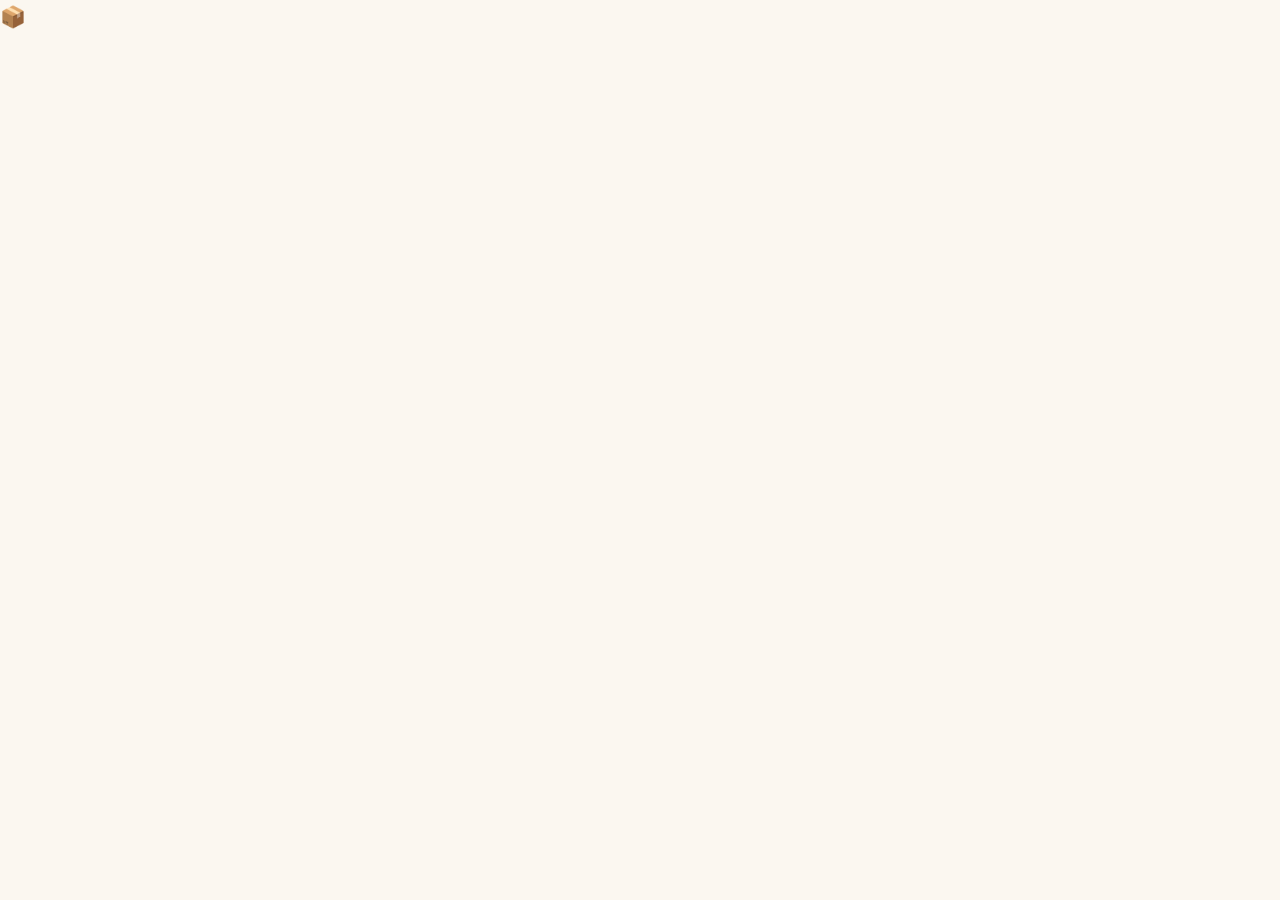
==== commit 3b5a0cbb: "Update index.html" ====
--- a/index.html
+++ b/index.html
@@ -967,7 +967,7 @@
     <h3 id="pmtitle">Add Product</h3>
     <div class="f2">
       <div class="fg" style="grid-column:1/-1"><label class="fl">Product Name *</label><input class="fi" id="fNm"></div>
-      <div class="fg" style="grid-column:1/-1"><label class="fl">Description</label><textarea class="ft" id="fDs"></textarea></div>
+      <div class="fg" style="grid-column:1/-1"><label class="fl">Deion</label><textarea class="ft" id="fDs"></textarea></div>
       <div class="fg"><label class="fl">Category *</label><select class="fs" id="fCt"><option value="">Select…</option><option>Jewellery</option><option>Earrings</option><option>Nosepin</option><option>Bangles</option><option>Necklace</option><option>Rakhi</option><option>Bags</option><option>Stationary</option></select></div>
       <div class="fg"><label class="fl">Status</label><select class="fs" id="fSt"><option value="Active">Active</option><option value="Inactive">Inactive</option></select></div>
       <div class="fg"><label class="fl">Price (₹) *</label><input class="fi" id="fPr" type="number"></div>
@@ -1192,17 +1192,17 @@
     </div>
   </div>
 </footer>
-<script>
+<>
 'use strict';
 /* ══════════════════════════════════════════════════════════
    API CONFIG — Radhika Varieties
-   ✏️  After deploying Apps Script, paste your /exec URL below
+   ✏️  After deploying Apps , paste your /exec URL below
    ══════════════════════════════════════════════════════════ */
-const API = "https://script.google.com/macros/s/AKfycbxgYENV2mUXlgC4lZNguvqs1ReaD-O_R4HQ4S8VJyQ/dev";
-//           ↑ Replace with: https://script.google.com/macros/s/.../exec
+const API = "https://script.google.com/macros/s/AKfycbwghd9_MIqdQzBtL8hFLBPIWOWBvUGXy4z9pNKFrrEx3lAvPBVMizymaoHjAlIdiT2I/exec";
+//           ↑ Replace with: https://.google.com/macros/s/.../exec
 
 /* ── Is API configured? ───────────────────────────────────── */
-const isMock = () => !API || API.includes("YOUR_APPS_SCRIPT");
+const isMock = () => !API || API.includes("YOUR_APPS_");
 
 /* ── GET — query string params, no CORS preflight ───────────── */
 async function apiG(params = {}) {
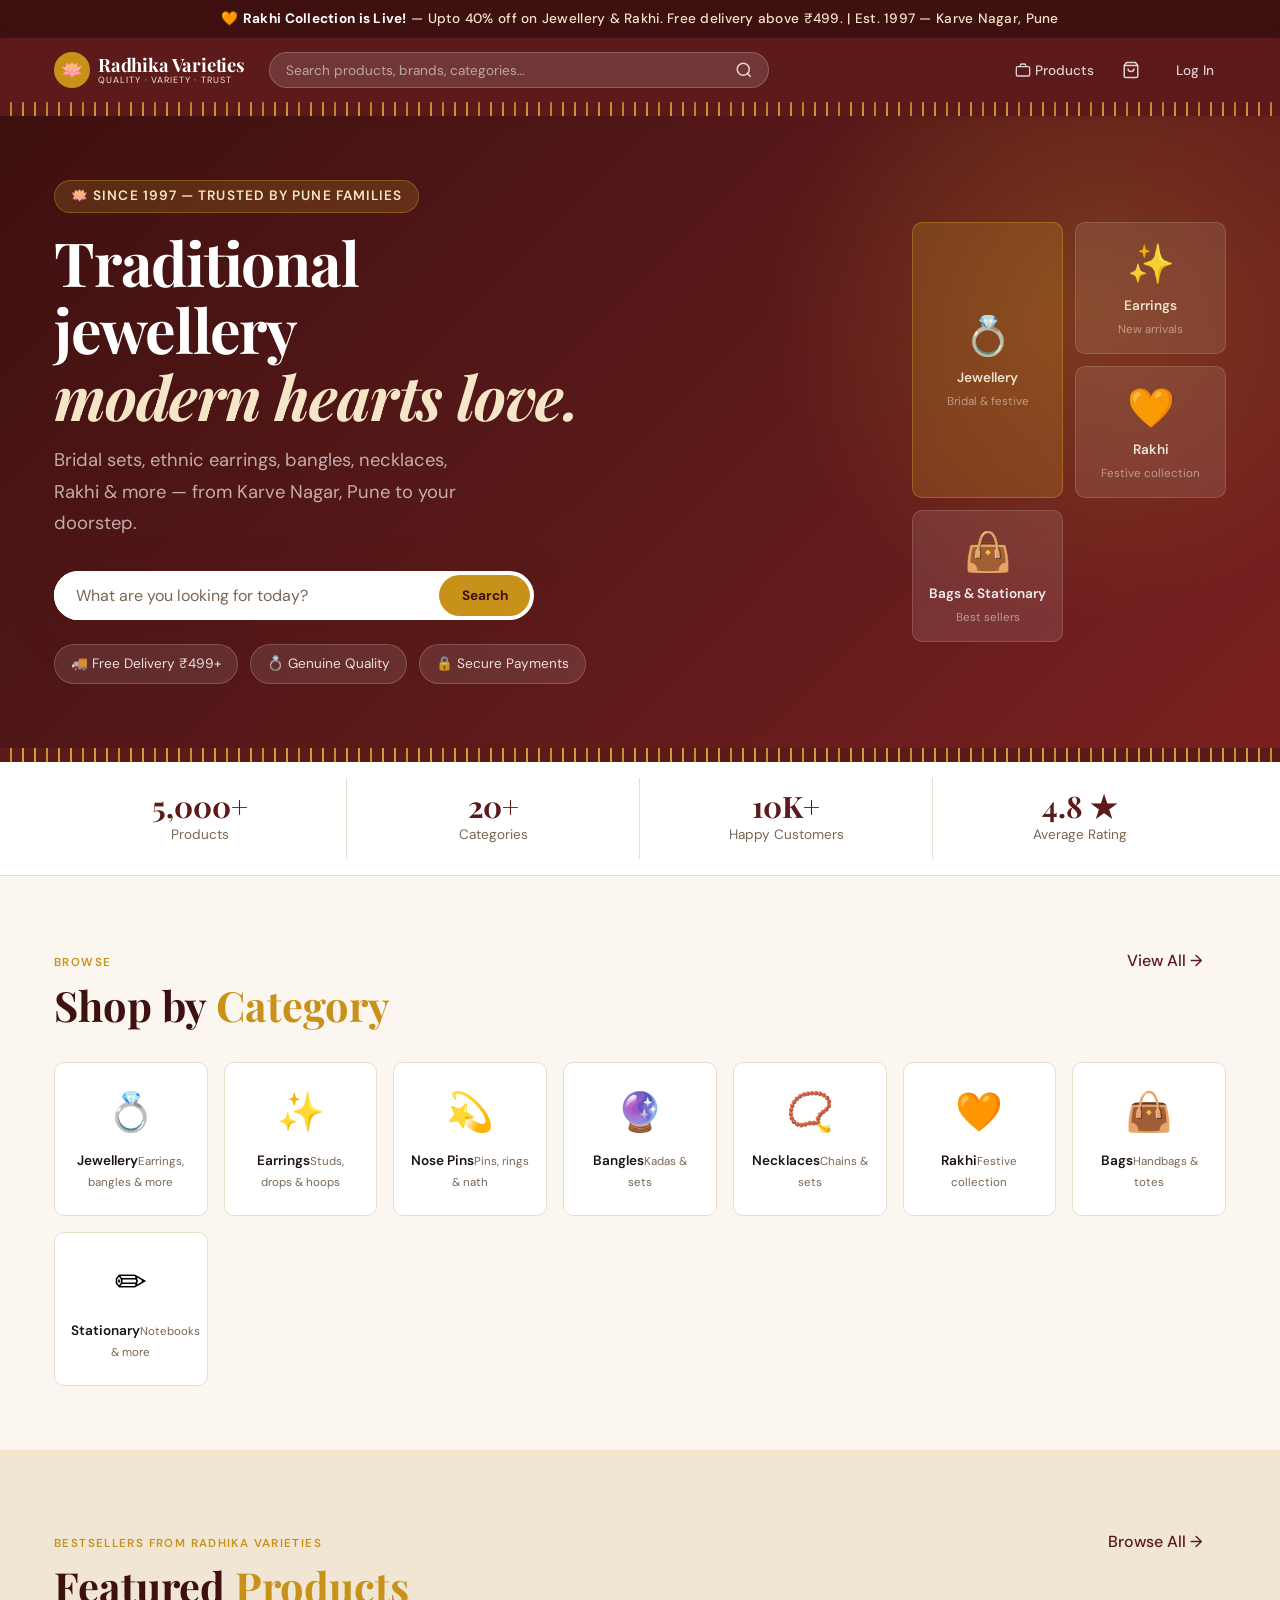
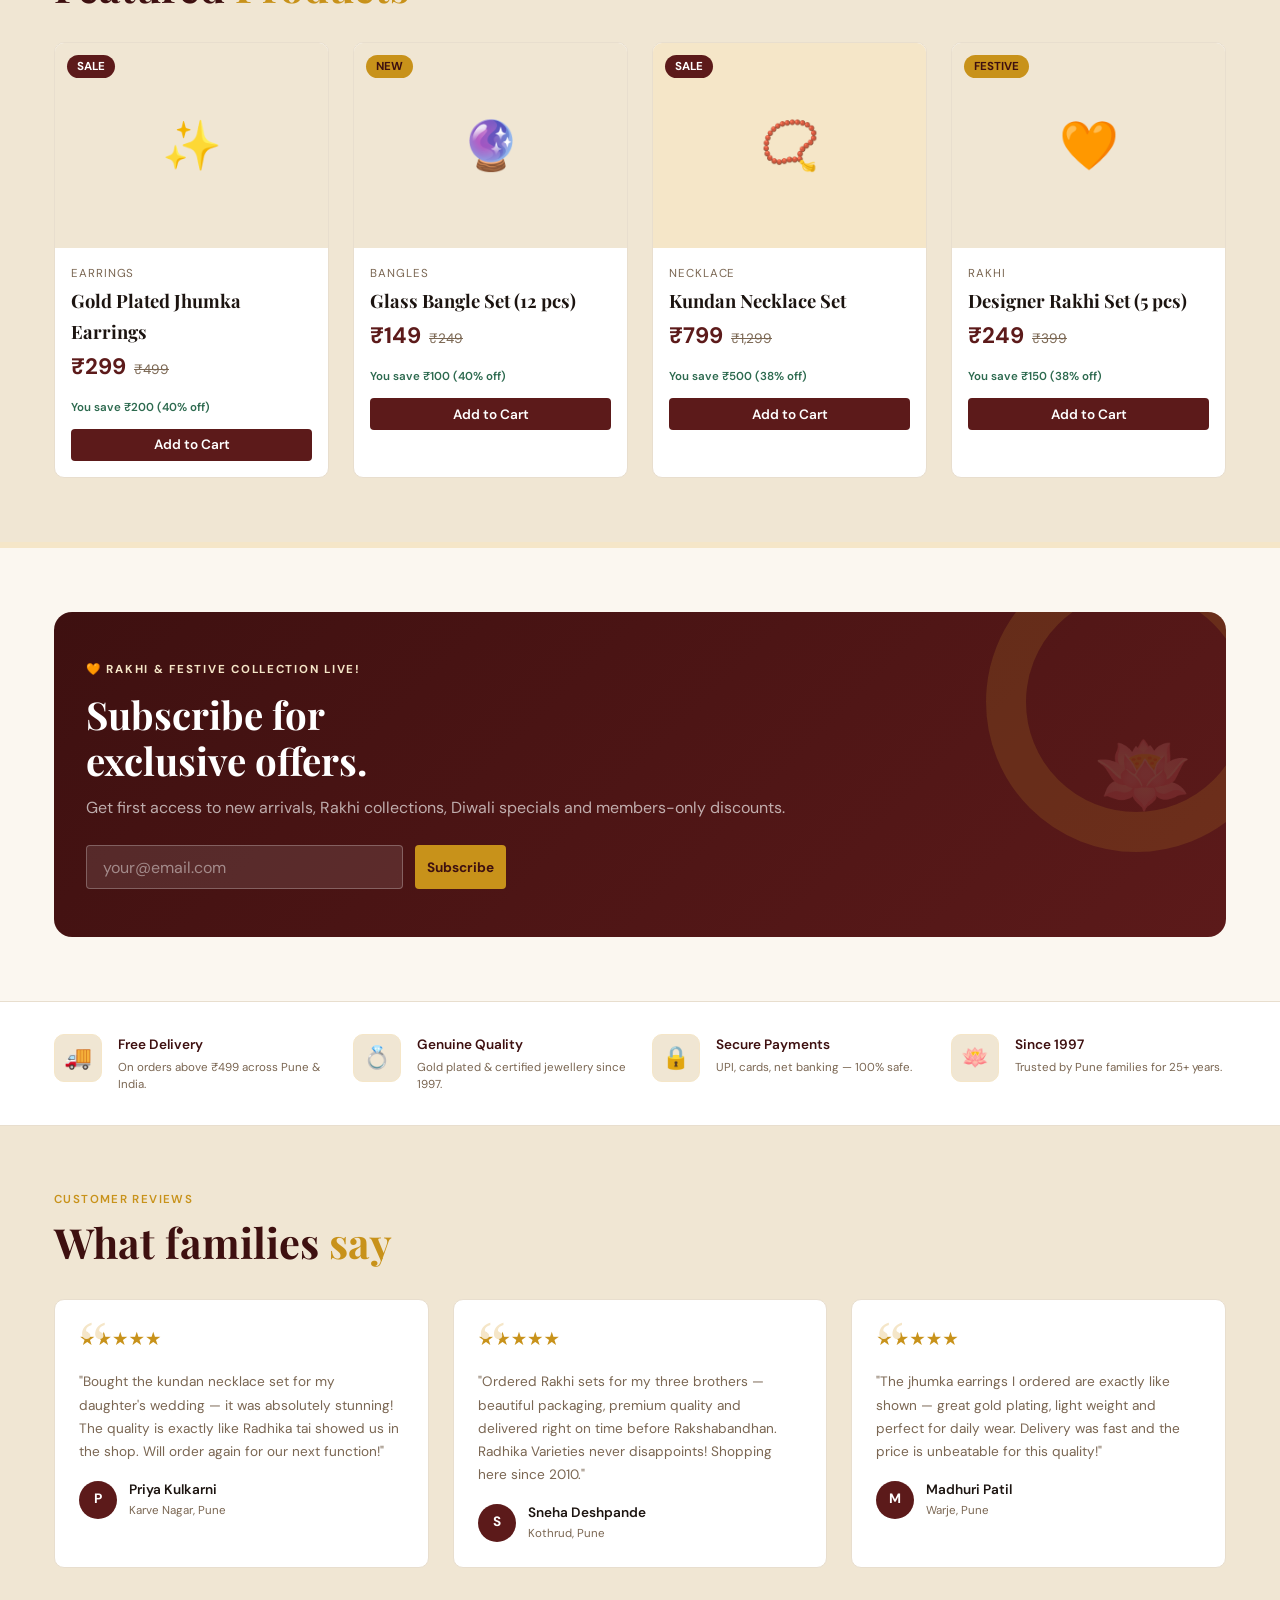
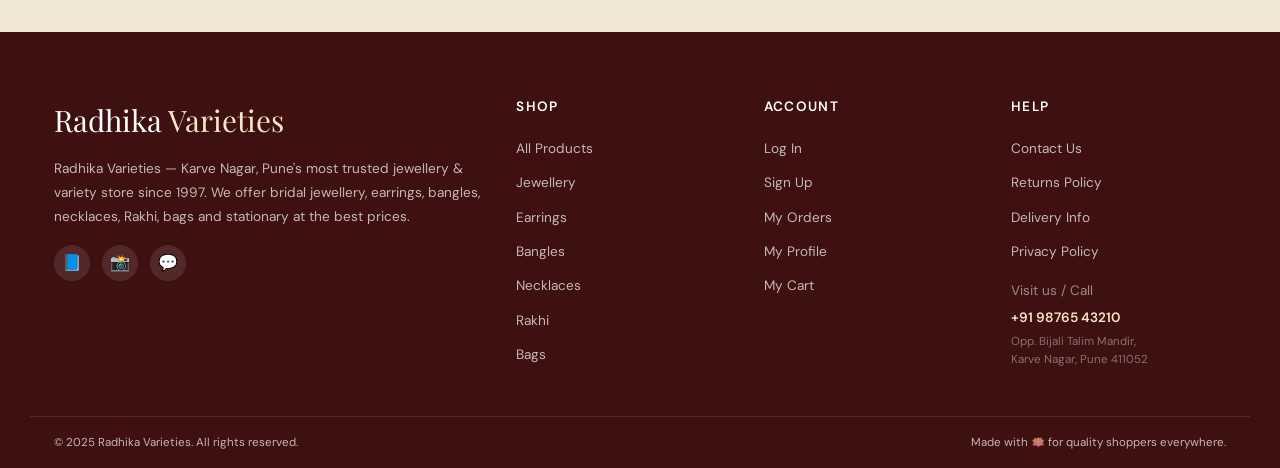
==== commit bedd983f: "Update index.html" ====
--- a/index.html
+++ b/index.html
@@ -967,7 +967,7 @@
     <h3 id="pmtitle">Add Product</h3>
     <div class="f2">
       <div class="fg" style="grid-column:1/-1"><label class="fl">Product Name *</label><input class="fi" id="fNm"></div>
-      <div class="fg" style="grid-column:1/-1"><label class="fl">Deion</label><textarea class="ft" id="fDs"></textarea></div>
+      <div class="fg" style="grid-column:1/-1"><label class="fl">Description</label><textarea class="ft" id="fDs"></textarea></div>
       <div class="fg"><label class="fl">Category *</label><select class="fs" id="fCt"><option value="">Select…</option><option>Jewellery</option><option>Earrings</option><option>Nosepin</option><option>Bangles</option><option>Necklace</option><option>Rakhi</option><option>Bags</option><option>Stationary</option></select></div>
       <div class="fg"><label class="fl">Status</label><select class="fs" id="fSt"><option value="Active">Active</option><option value="Inactive">Inactive</option></select></div>
       <div class="fg"><label class="fl">Price (₹) *</label><input class="fi" id="fPr" type="number"></div>
@@ -1192,17 +1192,17 @@
     </div>
   </div>
 </footer>
-<>
+<script>
 'use strict';
 /* ══════════════════════════════════════════════════════════
    API CONFIG — Radhika Varieties
-   ✏️  After deploying Apps , paste your /exec URL below
+   ✏️  After deploying Apps Script, paste your /exec URL below
    ══════════════════════════════════════════════════════════ */
 const API = "https://script.google.com/macros/s/AKfycbwghd9_MIqdQzBtL8hFLBPIWOWBvUGXy4z9pNKFrrEx3lAvPBVMizymaoHjAlIdiT2I/exec";
-//           ↑ Replace with: https://.google.com/macros/s/.../exec
+//           ↑ Replace with: https://script.google.com/macros/s/.../exec
 
 /* ── Is API configured? ───────────────────────────────────── */
-const isMock = () => !API || API.includes("YOUR_APPS_");
+const isMock = () => !API || API.includes("YOUR_APPS_SCRIPT");
 
 /* ── GET — query string params, no CORS preflight ───────────── */
 async function apiG(params = {}) {
